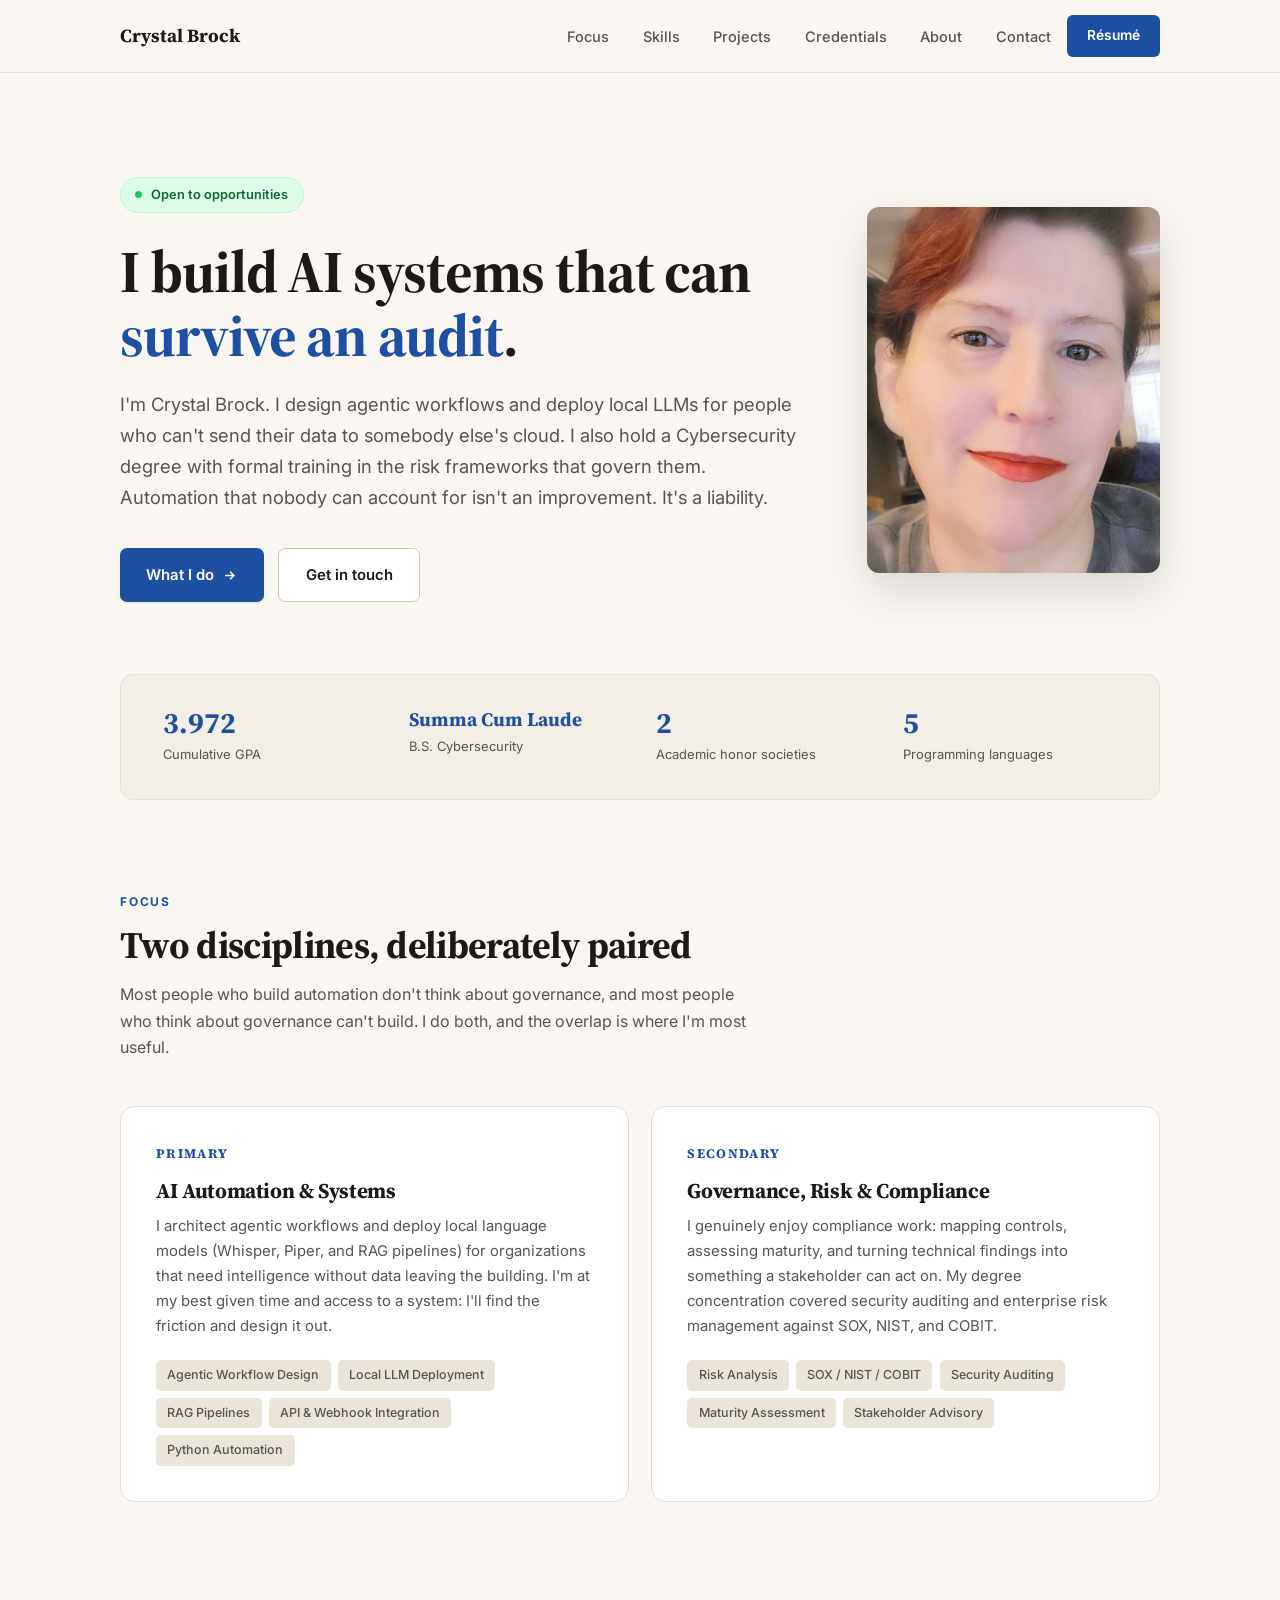
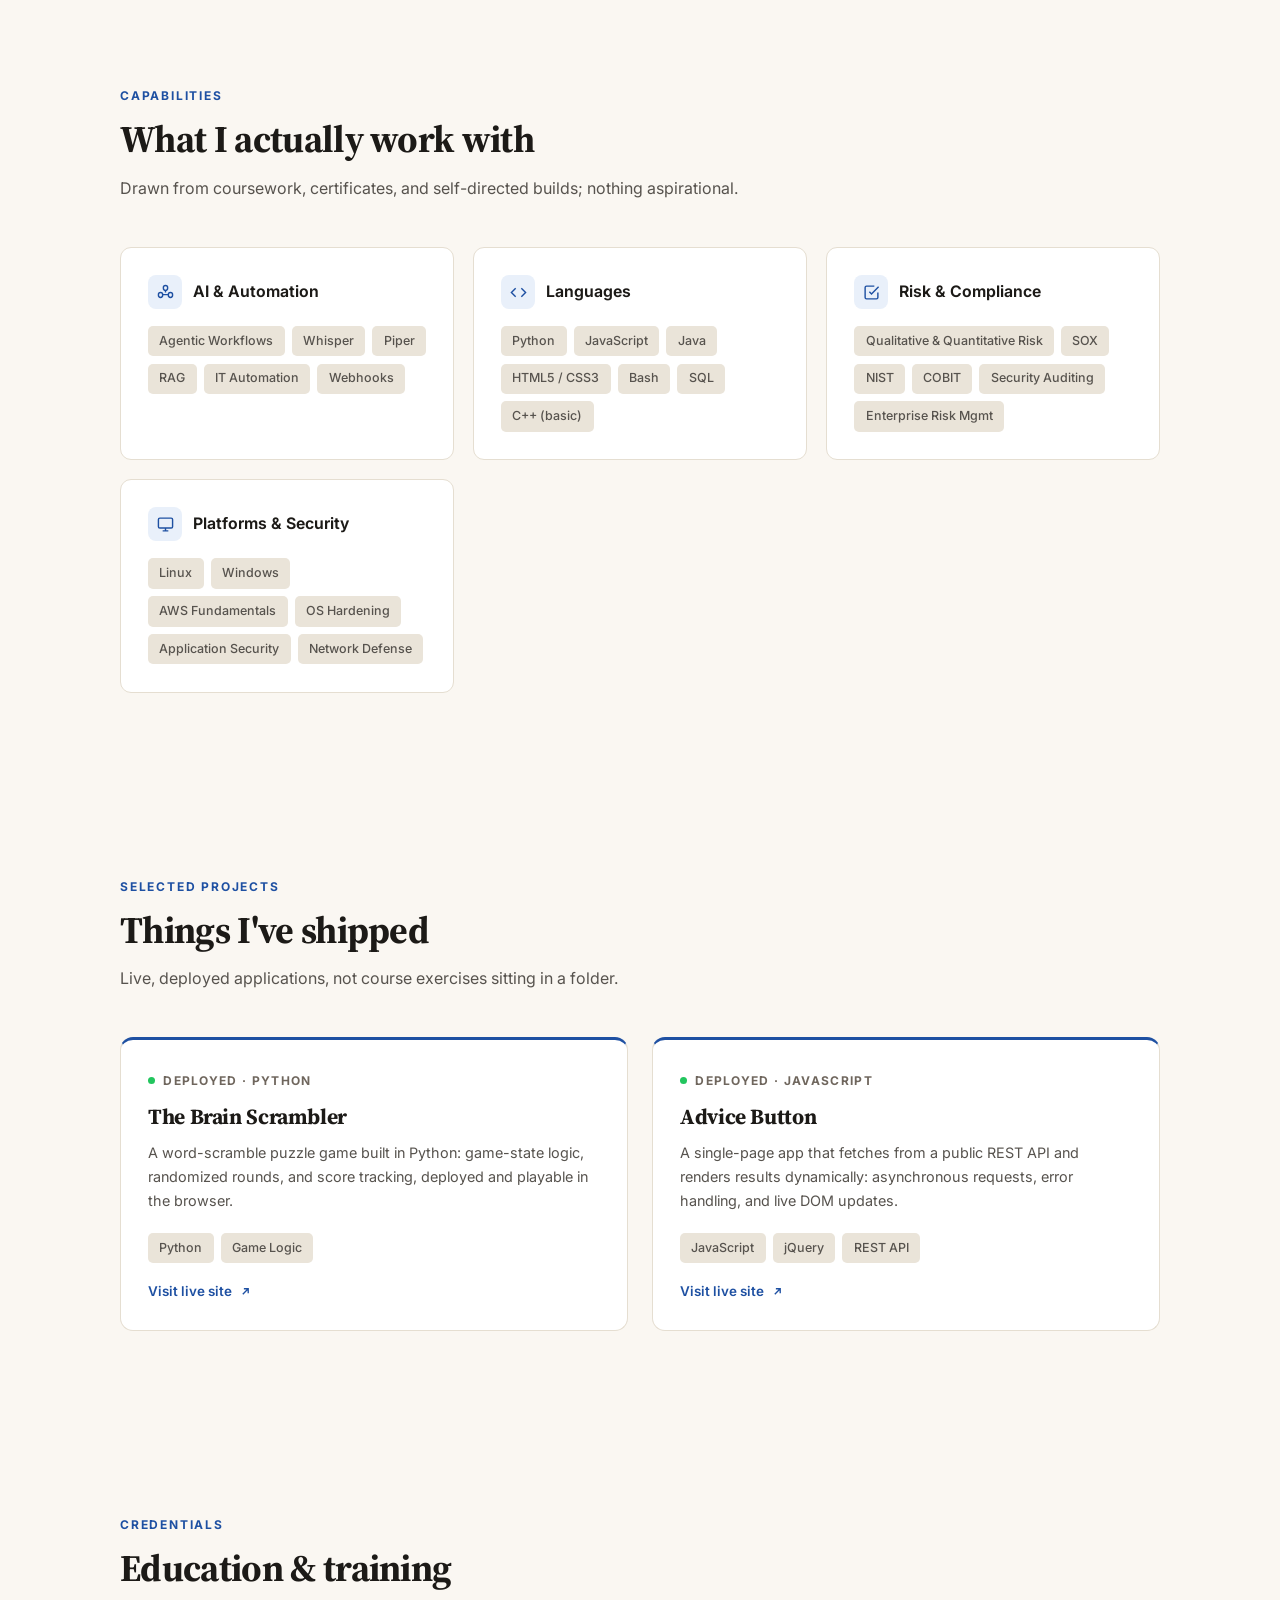
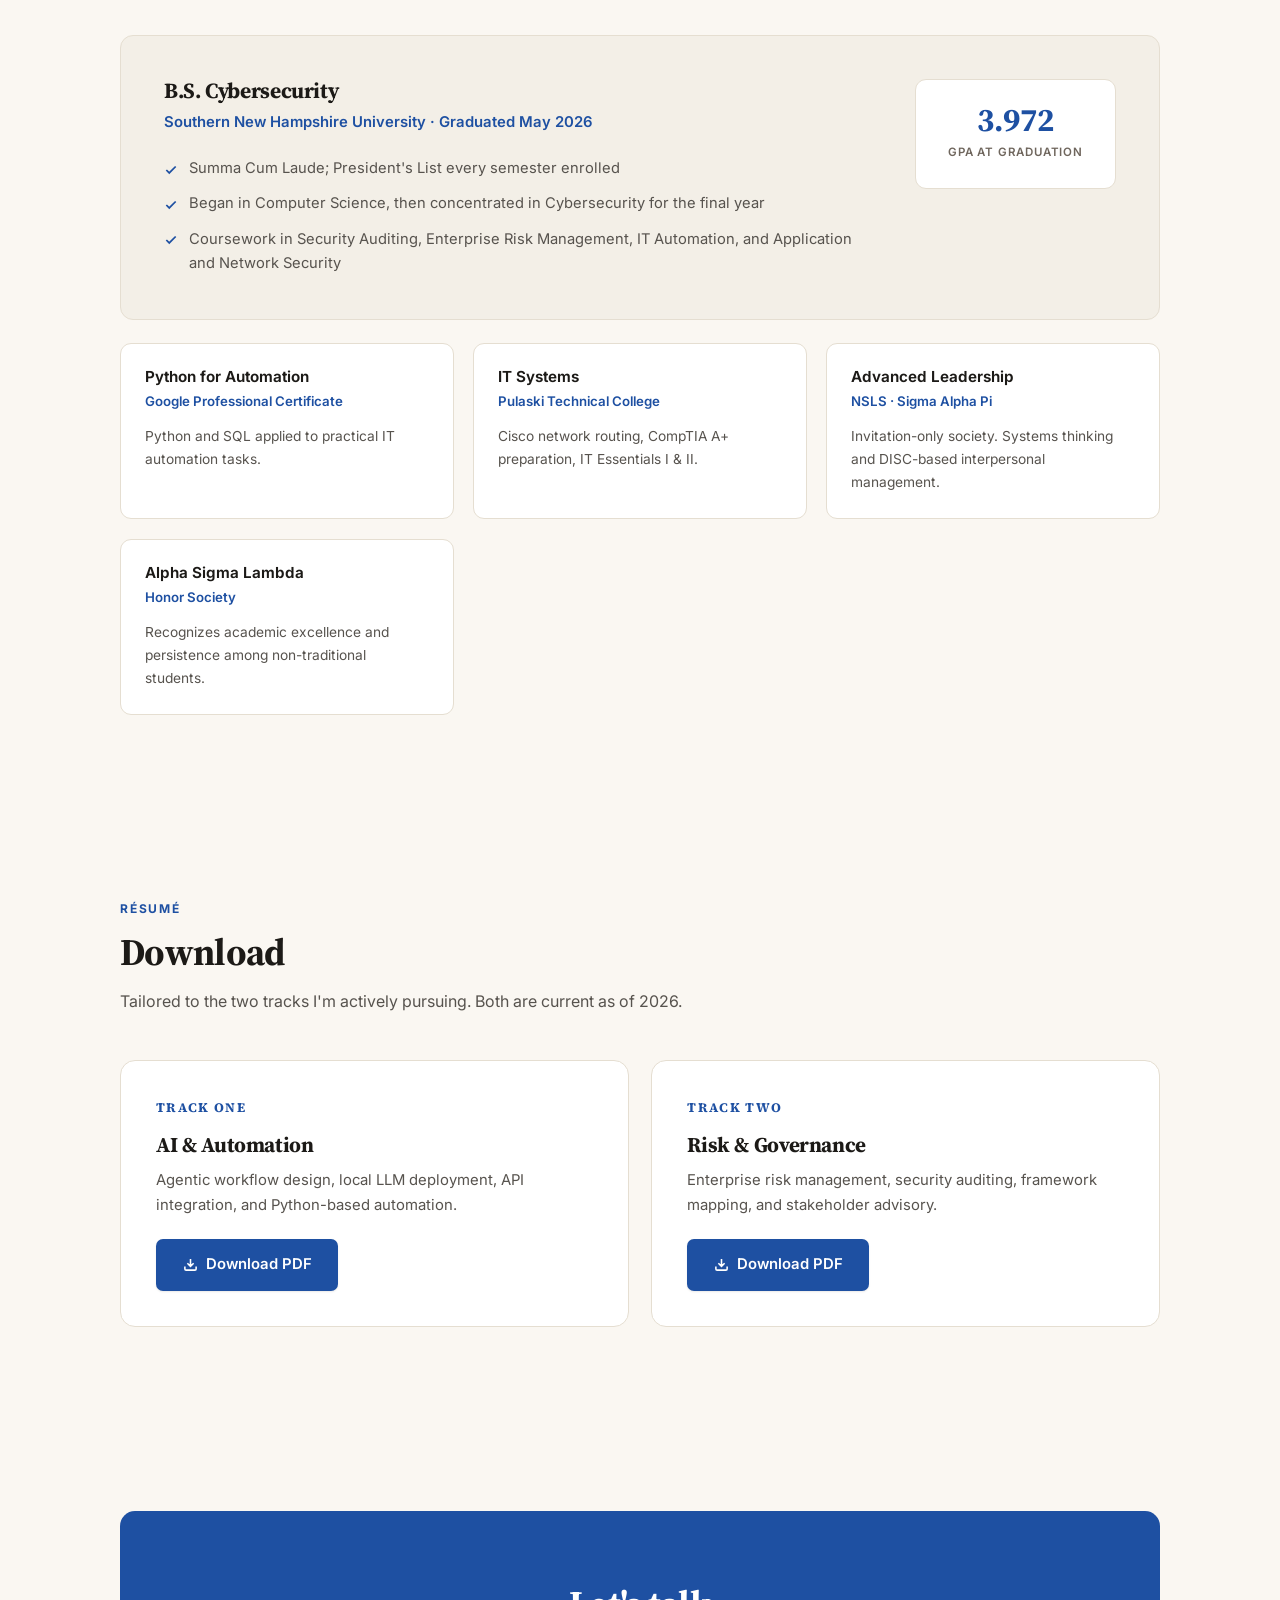
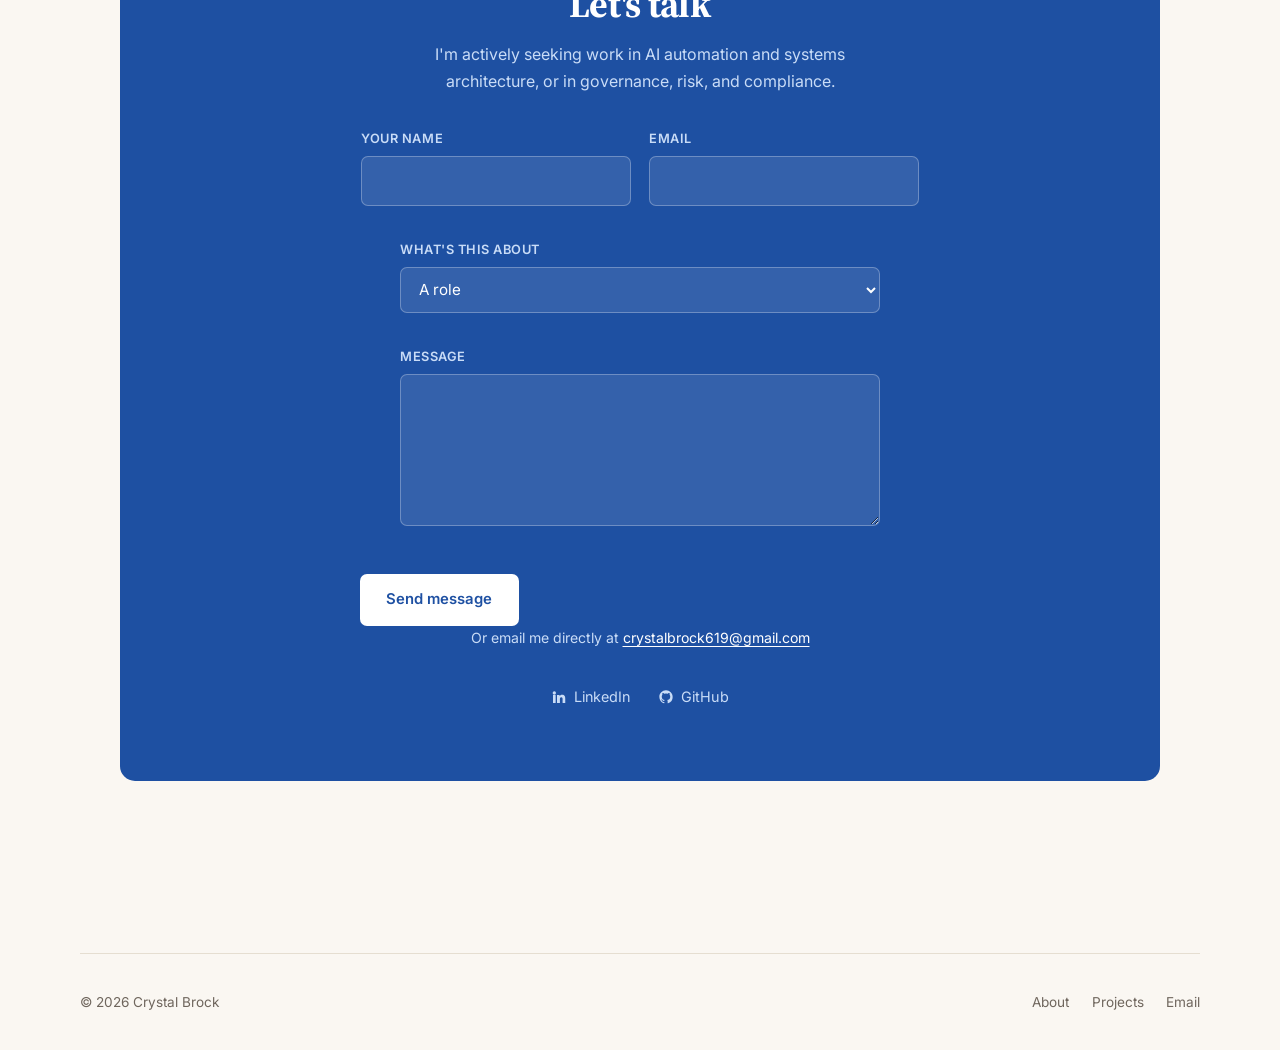
==== index.html @ 44d13ccb "Rename the topic field to avoid hijacking the email subject line Netlify treats a form field named '" ====
<!DOCTYPE html>
<html lang="en">
<head>
<meta charset="UTF-8">
<meta name="viewport" content="width=device-width, initial-scale=1.0">
<title>Crystal Brock: AI Automation and Cybersecurity Governance</title>
<meta name="description" content="Crystal Brock designs agentic AI workflows and deploys local LLMs, backed by a Cybersecurity degree and formal risk and compliance training. Summa Cum Laude, 3.972 GPA.">
<link rel="canonical" href="https://www.crystalbrock.org/">

<meta property="og:type" content="website">
<meta property="og:url" content="https://www.crystalbrock.org/">
<meta property="og:title" content="Crystal Brock: AI Automation and Cybersecurity Governance">
<meta property="og:description" content="I build AI systems that can survive an audit. Agentic workflows, local LLM deployment, and the risk frameworks to govern them.">
<meta property="og:image" content="https://www.crystalbrock.org/assets/crystal-brock.jpg">
<meta name="twitter:card" content="summary_large_image">

<link rel="icon" href="data:image/svg+xml,<svg xmlns='http://www.w3.org/2000/svg' viewBox='0 0 100 100'><rect width='100' height='100' rx='20' fill='%231e50a2'/><text y='72' x='50' text-anchor='middle' font-size='62' font-family='Georgia,serif' font-weight='bold' fill='white'>C</text></svg>">

<link rel="preconnect" href="https://fonts.googleapis.com">
<link rel="preconnect" href="https://fonts.gstatic.com" crossorigin>
<link href="https://fonts.googleapis.com/css2?family=Source+Serif+4:opsz,wght@8..60,600;8..60,700&family=Inter:wght@400;500;600;700&display=swap" rel="stylesheet">
<link rel="stylesheet" href="style.css">
</head>
<body>

<a href="#main" class="skip">Skip to content</a>

<header class="site-header">
  <div class="wrap nav">
    <a href="/" class="brand">Crystal Brock</a>
    <button class="nav-toggle" id="navToggle" aria-label="Toggle navigation" aria-expanded="false" aria-controls="navLinks">
      <svg width="20" height="20" viewBox="0 0 24 24" fill="none" stroke="currentColor" stroke-width="2"><path d="M3 6h18M3 12h18M3 18h18"/></svg>
    </button>
    <ul class="nav-links" id="navLinks">
      <li><a href="#focus">Focus</a></li>
      <li><a href="#skills">Skills</a></li>
      <li><a href="#work">Projects</a></li>
      <li><a href="#credentials">Credentials</a></li>
      <li><a href="/about">About</a></li>
      <li><a href="#contact">Contact</a></li>
    </ul>
    <a href="#resume" class="nav-cta">Résumé</a>
  </div>
</header>

<main id="main">

<!-- ============================== HERO ============================== -->
<div class="wrap">
  <section class="hero">
    <div class="hero-grid">
      <div>
        <span class="badge-avail"><span class="pulse"></span>Open to opportunities</span>
        <h1>I build AI systems that can <em>survive an audit</em>.</h1>
        <p class="lede">I'm Crystal Brock. I design agentic workflows and deploy local LLMs for people who can't send their data to somebody else's cloud. I also hold a Cybersecurity degree with formal training in the risk frameworks that govern them. Automation that nobody can account for isn't an improvement. It's a liability.</p>
        <div class="btn-row">
          <a href="#focus" class="btn btn-primary">What I do
            <svg width="15" height="15" viewBox="0 0 24 24" fill="none" stroke="currentColor" stroke-width="2.5"><path d="M5 12h14M13 6l6 6-6 6"/></svg>
          </a>
          <a href="#contact" class="btn btn-secondary">Get in touch</a>
        </div>
      </div>
      <div class="portrait"><img src="assets/crystal-brock.jpg" alt="Crystal Brock" width="682" height="852"></div>
    </div>
  </section>
</div>

<!-- ============================== STATS ============================== -->
<div class="wrap">
  <div class="stats">
    <div class="stat"><b>3.972</b><span>Cumulative GPA</span></div>
    <div class="stat"><b class="stat-text">Summa Cum Laude</b><span>B.S. Cybersecurity</span></div>
    <div class="stat"><b>2</b><span>Academic honor societies</span></div>
    <div class="stat"><b>5</b><span>Programming languages</span></div>
  </div>
</div>

<div class="wrap">

<!-- ============================== FOCUS ============================== -->
<section class="section" id="focus">
  <div class="section-head">
    <span class="section-tag">Focus</span>
    <h2>Two disciplines, deliberately paired</h2>
    <p>Most people who build automation don't think about governance, and most people who think about governance can't build. I do both, and the overlap is where I'm most useful.</p>
  </div>
  <div class="tracks">
    <article class="track">
      <span class="track-num">Primary</span>
      <h3>AI Automation &amp; Systems</h3>
      <p>I architect agentic workflows and deploy local language models (Whisper, Piper, and RAG pipelines) for organizations that need intelligence without data leaving the building. I'm at my best given time and access to a system: I'll find the friction and design it out.</p>
      <div class="tags">
        <span class="tag">Agentic Workflow Design</span><span class="tag">Local LLM Deployment</span><span class="tag">RAG Pipelines</span><span class="tag">API &amp; Webhook Integration</span><span class="tag">Python Automation</span>
      </div>
    </article>
    <article class="track">
      <span class="track-num">Secondary</span>
      <h3>Governance, Risk &amp; Compliance</h3>
      <p>I genuinely enjoy compliance work: mapping controls, assessing maturity, and turning technical findings into something a stakeholder can act on. My degree concentration covered security auditing and enterprise risk management against SOX, NIST, and COBIT.</p>
      <div class="tags">
        <span class="tag">Risk Analysis</span><span class="tag">SOX / NIST / COBIT</span><span class="tag">Security Auditing</span><span class="tag">Maturity Assessment</span><span class="tag">Stakeholder Advisory</span>
      </div>
    </article>
  </div>
</section>

<!-- ============================== SKILLS ============================== -->
<section class="section" id="skills">
  <div class="section-head">
    <span class="section-tag">Capabilities</span>
    <h2>What I actually work with</h2>
    <p>Drawn from coursework, certificates, and self-directed builds; nothing aspirational.</p>
  </div>
  <div class="skill-grid">

    <div class="skill">
      <h3><span class="icon"><svg width="17" height="17" viewBox="0 0 24 24" fill="none" stroke="currentColor" stroke-width="2"><path d="M12 2a3 3 0 013 3v1a3 3 0 01-3 3 3 3 0 01-3-3V5a3 3 0 013-3zM5 12a3 3 0 013 3v1a3 3 0 01-6 0v-1a3 3 0 013-3zM19 12a3 3 0 013 3v1a3 3 0 01-6 0v-1a3 3 0 013-3zM12 9v3M8 15h8"/></svg></span>AI &amp; Automation</h3>
      <div class="tags"><span class="tag">Agentic Workflows</span><span class="tag">Whisper</span><span class="tag">Piper</span><span class="tag">RAG</span><span class="tag">IT Automation</span><span class="tag">Webhooks</span></div>
    </div>

    <div class="skill">
      <h3><span class="icon"><svg width="17" height="17" viewBox="0 0 24 24" fill="none" stroke="currentColor" stroke-width="2"><path d="M16 18l6-6-6-6M8 6l-6 6 6 6"/></svg></span>Languages</h3>
      <div class="tags"><span class="tag">Python</span><span class="tag">JavaScript</span><span class="tag">Java</span><span class="tag">HTML5 / CSS3</span><span class="tag">Bash</span><span class="tag">SQL</span><span class="tag">C++ (basic)</span></div>
    </div>

    <div class="skill">
      <h3><span class="icon"><svg width="17" height="17" viewBox="0 0 24 24" fill="none" stroke="currentColor" stroke-width="2"><path d="M9 11l3 3L22 4M21 12v7a2 2 0 01-2 2H5a2 2 0 01-2-2V5a2 2 0 012-2h11"/></svg></span>Risk &amp; Compliance</h3>
      <div class="tags"><span class="tag">Qualitative &amp; Quantitative Risk</span><span class="tag">SOX</span><span class="tag">NIST</span><span class="tag">COBIT</span><span class="tag">Security Auditing</span><span class="tag">Enterprise Risk Mgmt</span></div>
    </div>

    <div class="skill">
      <h3><span class="icon"><svg width="17" height="17" viewBox="0 0 24 24" fill="none" stroke="currentColor" stroke-width="2"><rect x="2" y="3" width="20" height="14" rx="2"/><path d="M8 21h8M12 17v4"/></svg></span>Platforms &amp; Security</h3>
      <div class="tags"><span class="tag">Linux</span><span class="tag">Windows</span><span class="tag">AWS Fundamentals</span><span class="tag">OS Hardening</span><span class="tag">Application Security</span><span class="tag">Network Defense</span></div>
    </div>

  </div>
</section>

<!-- ============================== PROJECTS ============================== -->
<section class="section" id="work">
  <div class="section-head">
    <span class="section-tag">Selected Projects</span>
    <h2>Things I've shipped</h2>
    <p>Live, deployed applications, not course exercises sitting in a folder.</p>
  </div>
  <div class="project-grid">

    <a class="card card-text" href="https://thebrainscrambler.netlify.app/" target="_blank" rel="noopener">
      <div class="card-body">
        <span class="card-kicker"><span class="pulse"></span>Deployed &middot; Python</span>
        <h3>The Brain Scrambler</h3>
        <p>A word-scramble puzzle game built in Python: game-state logic, randomized rounds, and score tracking, deployed and playable in the browser.</p>
        <div class="tags"><span class="tag">Python</span><span class="tag">Game Logic</span></div>
        <span class="card-link">Visit live site
          <svg width="13" height="13" viewBox="0 0 24 24" fill="none" stroke="currentColor" stroke-width="2.5"><path d="M7 17L17 7M9 7h8v8"/></svg>
        </span>
      </div>
    </a>

    <a class="card card-text" href="https://advicebutton.netlify.app/" target="_blank" rel="noopener">
      <div class="card-body">
        <span class="card-kicker"><span class="pulse"></span>Deployed &middot; JavaScript</span>
        <h3>Advice Button</h3>
        <p>A single-page app that fetches from a public REST API and renders results dynamically: asynchronous requests, error handling, and live DOM updates.</p>
        <div class="tags"><span class="tag">JavaScript</span><span class="tag">jQuery</span><span class="tag">REST API</span></div>
        <span class="card-link">Visit live site
          <svg width="13" height="13" viewBox="0 0 24 24" fill="none" stroke="currentColor" stroke-width="2.5"><path d="M7 17L17 7M9 7h8v8"/></svg>
        </span>
      </div>
    </a>

  </div>
</section>

<!-- ============================== CREDENTIALS ============================== -->
<section class="section" id="credentials">
  <div class="section-head">
    <span class="section-tag">Credentials</span>
    <h2>Education &amp; training</h2>
  </div>

  <div class="edu">
    <div>
      <h3>B.S. Cybersecurity</h3>
      <div class="edu-school">Southern New Hampshire University &middot; Graduated May 2026</div>
      <ul class="checklist">
        <li><svg width="14" height="14" viewBox="0 0 24 24" fill="none" stroke="currentColor" stroke-width="3"><path d="M20 6L9 17l-5-5"/></svg>Summa Cum Laude; President's List every semester enrolled</li>
        <li><svg width="14" height="14" viewBox="0 0 24 24" fill="none" stroke="currentColor" stroke-width="3"><path d="M20 6L9 17l-5-5"/></svg>Began in Computer Science, then concentrated in Cybersecurity for the final year</li>
        <li><svg width="14" height="14" viewBox="0 0 24 24" fill="none" stroke="currentColor" stroke-width="3"><path d="M20 6L9 17l-5-5"/></svg>Coursework in Security Auditing, Enterprise Risk Management, IT Automation, and Application and Network Security</li>
      </ul>
    </div>
    <div class="gpa"><b>3.972</b><span>GPA at graduation</span></div>
  </div>

  <div class="cred-grid">
    <div class="cred">
      <h4>Python for Automation</h4>
      <div class="where">Google Professional Certificate</div>
      <p>Python and SQL applied to practical IT automation tasks.</p>
    </div>
    <div class="cred">
      <h4>IT Systems</h4>
      <div class="where">Pulaski Technical College</div>
      <p>Cisco network routing, CompTIA A+ preparation, IT Essentials I &amp; II.</p>
    </div>
    <div class="cred">
      <h4>Advanced Leadership</h4>
      <div class="where">NSLS &middot; Sigma Alpha Pi</div>
      <p>Invitation-only society. Systems thinking and DISC-based interpersonal management.</p>
    </div>
    <div class="cred">
      <h4>Alpha Sigma Lambda</h4>
      <div class="where">Honor Society</div>
      <p>Recognizes academic excellence and persistence among non-traditional students.</p>
    </div>
  </div>
</section>

<!-- ============================== RESUME ============================== -->
<section class="section" id="resume">
  <div class="section-head">
    <span class="section-tag">Résumé</span>
    <h2>Download</h2>
    <p>Tailored to the two tracks I'm actively pursuing. Both are current as of 2026.</p>
  </div>
  <div class="tracks">
    <article class="track">
      <span class="track-num">Track One</span>
      <h3>AI &amp; Automation</h3>
      <p>Agentic workflow design, local LLM deployment, API integration, and Python-based automation.</p>
      <a href="assets/CBrock-AI-Automation-Resume.pdf" class="btn btn-primary" download>
        <svg width="15" height="15" viewBox="0 0 24 24" fill="none" stroke="currentColor" stroke-width="2.5"><path d="M21 15v4a2 2 0 01-2 2H5a2 2 0 01-2-2v-4M7 10l5 5 5-5M12 15V3"/></svg>
        Download PDF
      </a>
    </article>
    <article class="track">
      <span class="track-num">Track Two</span>
      <h3>Risk &amp; Governance</h3>
      <p>Enterprise risk management, security auditing, framework mapping, and stakeholder advisory.</p>
      <a href="assets/CBrock-RMP-Resume.pdf" class="btn btn-primary" download>
        <svg width="15" height="15" viewBox="0 0 24 24" fill="none" stroke="currentColor" stroke-width="2.5"><path d="M21 15v4a2 2 0 01-2 2H5a2 2 0 01-2-2v-4M7 10l5 5 5-5M12 15V3"/></svg>
        Download PDF
      </a>
    </article>
  </div>
</section>

<!-- ============================== CONTACT ============================== -->
<section class="section" id="contact">
  <div class="contact">
    <h2>Let's talk</h2>
    <p>I'm actively seeking work in AI automation and systems architecture, or in governance, risk, and compliance.</p>

    <!-- Netlify Forms: data-netlify builds the handler at deploy time.
         netlify-honeypot names a decoy field bots fill in and humans never see. -->
    <form name="contact" method="POST" action="/thanks"
          data-netlify="true" netlify-honeypot="bot-field" class="contact-form">
      <input type="hidden" name="form-name" value="contact">
      <p class="hp"><label>Leave this empty <input name="bot-field" tabindex="-1" autocomplete="off"></label></p>

      <div class="field-row">
        <p class="field">
          <label for="cf-name">Your name</label>
          <input id="cf-name" name="name" type="text" required autocomplete="name">
        </p>
        <p class="field">
          <label for="cf-email">Email</label>
          <input id="cf-email" name="email" type="email" required autocomplete="email">
        </p>
      </div>

      <p class="field">
        <label for="cf-topic">What's this about</label>
        <select id="cf-topic" name="topic">
          <option>A role</option>
          <option>Contract or freelance work</option>
          <option>Something else</option>
        </select>
      </p>

      <p class="field">
        <label for="cf-message">Message</label>
        <textarea id="cf-message" name="message" rows="5" required></textarea>
      </p>

      <button type="submit" class="btn btn-white">Send message</button>
    </form>

    <p class="contact-alt">Or email me directly at
      <a href="mailto:crystalbrock619@gmail.com">crystalbrock619@gmail.com</a></p>

    <div class="social">
      <a href="https://www.linkedin.com/in/crystalbrock619/" target="_blank" rel="noopener">
        <svg width="16" height="16" viewBox="0 0 24 24" fill="currentColor"><path d="M4.98 3.5a2.5 2.5 0 11-.02 5 2.5 2.5 0 01.02-5zM3 8.98h4v12H3v-12zM9 8.98h3.8v1.64h.06c.53-1 1.83-2.06 3.76-2.06 4.02 0 4.76 2.65 4.76 6.09v6.33h-4v-5.61c0-1.34-.02-3.06-1.87-3.06-1.87 0-2.16 1.46-2.16 2.96v5.71H9v-12z"/></svg>
        LinkedIn</a>
      <a href="https://github.com/crystalbrock619" target="_blank" rel="noopener">
        <svg width="16" height="16" viewBox="0 0 24 24" fill="currentColor"><path d="M12 2C6.48 2 2 6.48 2 12c0 4.42 2.87 8.17 6.84 9.5.5.09.68-.22.68-.48v-1.7c-2.78.6-3.37-1.34-3.37-1.34-.45-1.16-1.11-1.47-1.11-1.47-.91-.62.07-.6.07-.6 1 .07 1.53 1.03 1.53 1.03.89 1.53 2.34 1.09 2.91.83.09-.65.35-1.09.63-1.34-2.22-.25-4.56-1.11-4.56-4.94 0-1.09.39-1.98 1.03-2.68-.1-.25-.45-1.27.1-2.65 0 0 .84-.27 2.75 1.02a9.6 9.6 0 015 0c1.91-1.29 2.75-1.02 2.75-1.02.55 1.38.2 2.4.1 2.65.64.7 1.03 1.59 1.03 2.68 0 3.84-2.34 4.69-4.57 4.94.36.31.68.92.68 1.85v2.74c0 .27.18.58.69.48A10 10 0 0022 12c0-5.52-4.48-10-10-10z"/></svg>
        GitHub</a>
    </div>
  </div>
</section>

</div>
</main>

<footer class="site-footer wrap">
  <span>&copy; 2026 Crystal Brock</span>
  <nav>
    <a href="/about">About</a>
    <a href="#work">Projects</a>
    <a href="mailto:crystalbrock619@gmail.com">Email</a>
  </nav>
</footer>

<script src="index.js"></script>
</body>
</html>
---- style.css ----
/* ==========================================================================
   Crystal Brock : crystalbrock.org
   Design system: light / professional
   ========================================================================== */

/* ---------- reset ---------- */
*,*::before,*::after{box-sizing:border-box;margin:0;padding:0}
img,svg,video{display:block;max-width:100%}
/* height:auto so a CSS width can never fight the HTML height attribute */
img{height:auto}
button{font:inherit;color:inherit;background:none;border:none;cursor:pointer}

/* ---------- tokens ---------- */
:root{
  /* warm cream page, white cards for contrast */
  --bg:#faf7f2;
  --bg-2:#f3efe7;
  --bg-3:#eae4d9;
  --card:#ffffff;

  --line:#e5ded1;
  --line-2:#cec4b2;

  --tx:#1c1a17;
  --tx-2:#57534e;
  --tx-3:#6f665d;   /* clears WCAG AA on both the cream page and the panel fill */

  --ac:#1e50a2;
  --ac-2:#17407f;
  --ac-soft:#e9f0fa;

  /* warm-toned shadow so depth reads against cream, not grey */
  --sh:rgba(61,52,40,.10);
  --sh-2:rgba(61,52,40,.16);

  --ok:#166534;
  --ok-bg:#dcfce7;
  --ok-line:#bbf7d0;

  --max:1120px;
  --pad:clamp(1.25rem,4vw,2.5rem);
  --r:11px;
  --r-lg:15px;

  --serif:'Source Serif 4',Georgia,'Times New Roman',serif;
  --sans:Inter,system-ui,-apple-system,'Segoe UI',sans-serif;
}

/* ---------- base ---------- */
html{scroll-behavior:smooth;scroll-padding-top:84px;-webkit-text-size-adjust:100%}
body{
  background:var(--bg);
  color:var(--tx);
  font-family:var(--sans);
  font-size:1rem;
  line-height:1.68;
  -webkit-font-smoothing:antialiased;
  text-rendering:optimizeLegibility;
}
a{color:inherit}
h1,h2,h3,h4{font-family:var(--serif);letter-spacing:-.018em;line-height:1.15}

.wrap{max-width:var(--max);margin-inline:auto;padding-inline:var(--pad)}

:focus-visible{outline:3px solid var(--ac);outline-offset:3px;border-radius:4px}

.skip{
  position:absolute;left:-9999px;top:0;z-index:200;
  background:var(--ac);color:#fff;padding:.8rem 1.3rem;border-radius:0 0 8px 0;
  font-weight:600;text-decoration:none;
}
.skip:focus{left:0}

.sr-only{
  position:absolute;width:1px;height:1px;padding:0;margin:-1px;
  overflow:hidden;clip:rect(0,0,0,0);white-space:nowrap;border:0;
}

/* ==========================================================================
   Header / navigation
   ========================================================================== */
.site-header{
  position:sticky;top:0;z-index:100;
  background:rgba(250,247,242,.9);
  backdrop-filter:blur(12px);
  border-bottom:1px solid var(--line);
}
.nav{display:flex;align-items:center;justify-content:space-between;height:72px;gap:1rem}
.brand{font-family:var(--serif);font-weight:700;font-size:1.16rem;text-decoration:none;white-space:nowrap}
.nav-links{display:flex;gap:2.1rem;list-style:none;margin-left:auto}
.nav-links a{
  text-decoration:none;color:var(--tx-2);font-size:.91rem;font-weight:500;
  transition:color .2s,border-color .2s;padding-bottom:2px;border-bottom:2px solid transparent;
}
.nav-links a:hover,.nav-links a[aria-current="page"]{color:var(--ac);border-color:var(--ac)}
.nav-cta{
  background:var(--ac);color:#fff;padding:.58rem 1.25rem;border-radius:6px;
  font-size:.86rem;font-weight:600;text-decoration:none;transition:background .2s;white-space:nowrap;
}
.nav-cta:hover{background:var(--ac-2)}

.nav-toggle{display:none;width:42px;height:42px;border-radius:8px;border:1px solid var(--line-2);place-items:center}
.nav-toggle:hover{border-color:var(--ac);color:var(--ac)}

@media(max-width:900px){
  .nav-toggle{display:grid}
  .nav-links{
    position:absolute;top:72px;left:0;right:0;
    flex-direction:column;gap:0;
    background:var(--bg);border-bottom:1px solid var(--line);
    padding:.5rem var(--pad) 1.25rem;
    box-shadow:0 14px 30px var(--sh);
    display:none;
  }
  .nav-links.open{display:flex}
  .nav-links a{padding:.85rem 0;border-bottom:1px solid var(--line);width:100%;font-size:1rem}
  .nav-links a:hover,.nav-links a[aria-current="page"]{border-color:var(--line)}
  .nav-cta{display:none}
}

/* ==========================================================================
   Buttons
   ========================================================================== */
.btn{
  padding:.85rem 1.65rem;border-radius:7px;font-weight:600;font-size:.93rem;
  text-decoration:none;transition:.2s;display:inline-flex;align-items:center;gap:.5rem;
}
.btn-primary{background:var(--ac);color:#fff;box-shadow:0 1px 2px var(--sh)}
.btn-primary:hover{background:var(--ac-2);transform:translateY(-1px);box-shadow:0 6px 18px rgba(30,80,162,.24)}
.btn-secondary{border:1px solid var(--line-2);color:var(--tx);background:var(--card)}
.btn-secondary:hover{border-color:var(--ac);color:var(--ac)}
.btn-white{background:var(--card);color:var(--ac)}
.btn-white:hover{background:var(--ac-soft);transform:translateY(-1px)}

/* ==========================================================================
   Hero
   ========================================================================== */
.hero{padding:clamp(3.5rem,9vw,6.5rem) 0 clamp(3rem,6vw,4.5rem)}
.hero-grid{display:grid;grid-template-columns:1.4fr .6fr;gap:clamp(2rem,5vw,4.5rem);align-items:center}
@media(max-width:880px){.hero-grid{grid-template-columns:1fr;gap:2.5rem}}

.badge-avail{
  display:inline-flex;align-items:center;gap:.55rem;
  font-size:.8rem;font-weight:600;color:var(--ok);
  background:var(--ok-bg);border:1px solid var(--ok-line);
  padding:.38rem .9rem;border-radius:100px;margin-bottom:1.7rem;
}
.pulse{width:7px;height:7px;border-radius:50%;background:#22c55e;flex-shrink:0}

.hero h1{font-size:clamp(2.2rem,5.4vw,3.7rem);line-height:1.08;font-weight:700;margin-bottom:1.35rem}
.hero h1 em{font-style:normal;color:var(--ac)}
.lede{font-size:clamp(1.02rem,1.55vw,1.15rem);color:var(--tx-2);max-width:58ch;margin-bottom:2.2rem}
.btn-row{display:flex;gap:.9rem;flex-wrap:wrap}

.portrait img{
  width:100%;aspect-ratio:4/5;object-fit:cover;object-position:50% 30%;border-radius:12px;
  box-shadow:0 18px 44px var(--sh-2);
}

/* ==========================================================================
   Stat band
   ========================================================================== */
.stats{
  display:grid;grid-template-columns:repeat(4,1fr);gap:2rem;
  background:var(--bg-2);border:1px solid var(--line);border-radius:13px;
  padding:2rem clamp(1.4rem,4vw,2.6rem);
}
@media(max-width:760px){.stats{grid-template-columns:repeat(2,1fr);gap:1.5rem}}
.stat b{display:block;font-family:var(--serif);font-size:1.85rem;font-weight:700;color:var(--ac);line-height:1.1}
.stat b.stat-text{font-size:1.2rem;line-height:1.3;text-wrap:balance}
.stat span{font-size:.81rem;color:var(--tx-2)}

/* ==========================================================================
   Section scaffolding
   ========================================================================== */
.section{padding:clamp(3.5rem,8vw,5.75rem) 0}
.section-head{margin-bottom:2.8rem;max-width:64ch}
.section-tag{
  font-size:.75rem;letter-spacing:.15em;text-transform:uppercase;
  color:var(--ac);font-weight:700;margin-bottom:.75rem;display:block;
}
.section h2{font-size:clamp(1.7rem,3.4vw,2.35rem);font-weight:700;margin-bottom:.85rem}
.section-head p{color:var(--tx-2)}

/* ==========================================================================
   Focus areas (two-track positioning)
   ========================================================================== */
.tracks{display:grid;grid-template-columns:1fr 1fr;gap:1.4rem}
@media(max-width:820px){.tracks{grid-template-columns:1fr}}
.track{
  border:1px solid var(--line);border-radius:var(--r-lg);
  padding:clamp(1.6rem,3.5vw,2.2rem);background:var(--card);transition:.25s;
}
.track:hover{box-shadow:0 14px 36px var(--sh);border-color:var(--line-2);transform:translateY(-3px)}
.track-num{
  font-family:var(--serif);font-size:.82rem;font-weight:700;color:var(--ac);
  letter-spacing:.1em;text-transform:uppercase;margin-bottom:.9rem;display:block;
}
.track h3{font-size:1.32rem;margin-bottom:.7rem}
.track p{font-size:.93rem;color:var(--tx-2);margin-bottom:1.3rem}

/* ==========================================================================
   Skills
   ========================================================================== */
.skill-grid{display:grid;grid-template-columns:repeat(auto-fit,minmax(250px,1fr));gap:1.2rem}
.skill{background:var(--card);border:1px solid var(--line);border-radius:var(--r);padding:1.7rem;transition:.25s}
.skill:hover{box-shadow:0 10px 30px var(--sh);border-color:var(--line-2);transform:translateY(-3px)}
.skill h3{
  font-family:var(--sans);font-size:.99rem;font-weight:650;letter-spacing:0;
  margin-bottom:1.05rem;display:flex;align-items:center;gap:.65rem;
}
.icon{
  width:34px;height:34px;border-radius:8px;background:var(--ac-soft);
  display:grid;place-items:center;color:var(--ac);flex-shrink:0;
}
.tags{display:flex;flex-wrap:wrap;gap:.45rem}
.tag{font-size:.78rem;padding:.3rem .7rem;border-radius:5px;background:var(--bg-3);color:var(--tx-2);font-weight:500}

/* ==========================================================================
   Projects
   ========================================================================== */
.project-grid{display:grid;grid-template-columns:repeat(auto-fit,minmax(320px,1fr));gap:1.5rem}
.card{
  background:var(--card);border:1px solid var(--line);border-radius:13px;overflow:hidden;
  display:flex;flex-direction:column;text-decoration:none;transition:.25s;
}
.card:hover{box-shadow:0 16px 40px var(--sh-2);transform:translateY(-4px);border-color:var(--line-2)}
.card-media{aspect-ratio:16/9;overflow:hidden;background:var(--bg-3);border-bottom:1px solid var(--line)}
.card-media img{width:100%;height:100%;object-fit:cover;transition:transform .4s}

/* Live site previews: the real page rendered at desktop width and scaled down.
   pointer-events:none keeps the entire card behaving as a single link.
   The ::before label shows through if a project is ever offline. */
.card-media.live{position:relative;background:var(--bg-2)}
.card-media.live::before{
  content:attr(data-label);
  position:absolute;inset:0;display:grid;place-items:center;
  font-size:.85rem;color:var(--tx-3);font-weight:600;
}
.live-frame{
  position:absolute;top:0;left:0;
  width:1280px;height:720px;border:0;
  transform-origin:0 0;transform:scale(.4);
  pointer-events:none;background:#fff;
}
.card:hover .card-media img{transform:scale(1.04)}
.card-body{padding:1.6rem;flex:1;display:flex;flex-direction:column}
.card h3{font-size:1.2rem;font-weight:700;margin-bottom:.55rem}
.card p{font-size:.9rem;color:var(--tx-2);margin-bottom:1.2rem;flex:1}
.card .tags{margin-bottom:1.05rem}
.card-link{font-size:.84rem;color:var(--ac);font-weight:600;display:flex;align-items:center;gap:.4rem}

/* Text-only project card, used while the linked projects are being redesigned.
   The accent rule and status kicker give the card a visual anchor so the
   missing image area reads as deliberate rather than absent. */
.card-text{border-top:3px solid var(--ac)}
.card-text .card-body{padding:1.9rem 1.7rem 1.7rem}
.card-text h3{font-size:1.35rem;margin-bottom:.7rem}
.card-kicker{
  display:inline-flex;align-items:center;gap:.5rem;
  font-size:.75rem;font-weight:700;letter-spacing:.11em;text-transform:uppercase;
  color:var(--tx-3);margin-bottom:.9rem;
}

/* ==========================================================================
   Education / credentials
   ========================================================================== */
.edu{
  background:var(--bg-2);border:1px solid var(--line);border-radius:13px;
  padding:clamp(1.7rem,4vw,2.7rem);
  display:grid;grid-template-columns:1fr auto;gap:2.2rem;align-items:start;
}
@media(max-width:720px){.edu{grid-template-columns:1fr}}
.edu h3{font-size:1.35rem;margin-bottom:.35rem}
.edu-school{color:var(--ac);font-size:.93rem;font-weight:600;margin-bottom:1.35rem}
.checklist{list-style:none;display:grid;gap:.65rem}
.checklist li{display:flex;gap:.7rem;font-size:.92rem;color:var(--tx-2);align-items:flex-start}
.checklist li svg{color:var(--ac);flex-shrink:0;margin-top:.4rem}
.gpa{
  text-align:center;background:var(--card);border:1px solid var(--line);
  border-radius:var(--r);padding:1.5rem 2rem;min-width:150px;
}
.gpa b{display:block;font-family:var(--serif);font-size:2.05rem;font-weight:700;color:var(--ac);line-height:1}
.gpa span{font-size:.72rem;color:var(--tx-3);letter-spacing:.07em;text-transform:uppercase;font-weight:600}

.cred-grid{display:grid;grid-template-columns:repeat(auto-fit,minmax(255px,1fr));gap:1.2rem;margin-top:1.4rem}
.cred{background:var(--card);border:1px solid var(--line);border-radius:var(--r);padding:1.5rem}
.cred h4{font-family:var(--sans);font-size:.95rem;font-weight:650;letter-spacing:0;margin-bottom:.3rem}
.cred .where{font-size:.83rem;color:var(--ac);font-weight:600;margin-bottom:.8rem}
.cred p{font-size:.86rem;color:var(--tx-2)}

/* ==========================================================================
   Contact
   ========================================================================== */
.contact{
  text-align:center;background:var(--ac);color:#fff;
  border-radius:var(--r-lg);padding:clamp(2.6rem,7vw,4.5rem) 1.5rem;
}
.contact h2{color:#fff;margin-bottom:.9rem}
.contact p{color:#c9dcf7;max-width:48ch;margin:0 auto 2.1rem}
/* ---------- confirmation page ---------- */
.thanks{text-align:center;max-width:52ch;margin-inline:auto;padding-block:clamp(4rem,12vw,8rem)}
.thanks-mark{
  display:grid;place-items:center;width:64px;height:64px;margin:0 auto 1.6rem;
  border-radius:50%;background:var(--ok-bg);border:1px solid var(--ok-line);color:var(--ok);
}
.thanks h1{font-size:clamp(1.9rem,4.5vw,2.7rem);font-weight:700;margin-bottom:.9rem}
.thanks p{color:var(--tx-2);margin-bottom:2rem}

/* ---------- contact form (sits on the navy panel) ---------- */
.contact-form{max-width:560px;margin:0 auto;text-align:left}
.field-row{display:grid;grid-template-columns:1fr 1fr;gap:1rem}
@media(max-width:560px){.field-row{grid-template-columns:1fr}}
.field{margin-bottom:1.05rem}
.field label{
  display:block;font-size:.8rem;font-weight:600;letter-spacing:.04em;
  text-transform:uppercase;color:#c9dcf7;margin-bottom:.4rem;
}
.field input,.field select,.field textarea{
  width:100%;font:inherit;font-size:.95rem;color:#fff;
  background:rgba(255,255,255,.10);
  border:1px solid rgba(255,255,255,.28);
  border-radius:7px;padding:.7rem .85rem;
  transition:border-color .2s,background .2s;
}
.field textarea{resize:vertical;min-height:120px}
.field select option{color:var(--tx);background:#fff}
.field input::placeholder,.field textarea::placeholder{color:rgba(255,255,255,.5)}
.field input:hover,.field select:hover,.field textarea:hover{border-color:rgba(255,255,255,.45)}
.field input:focus,.field select:focus,.field textarea:focus{
  outline:none;background:rgba(255,255,255,.16);border-color:#fff;
}
.field input:focus-visible,.field select:focus-visible,.field textarea:focus-visible{
  outline:2px solid #fff;outline-offset:2px;
}
.contact-form button{margin-top:.4rem;cursor:pointer;border:0}

/* honeypot: off-screen rather than display:none, which some bots detect */
.hp{position:absolute;left:-9999px;width:1px;height:1px;overflow:hidden}

.contact-alt{font-size:.88rem;color:#c9dcf7;margin-top:1.6rem}
.contact-alt a{color:#fff;text-underline-offset:3px}

.social{display:flex;gap:1.7rem;justify-content:center;flex-wrap:wrap;margin-top:2.2rem;font-size:.9rem}
.social a{color:#c9dcf7;text-decoration:none;transition:color .2s;display:flex;align-items:center;gap:.45rem}
.social a:hover{color:#fff}

/* ==========================================================================
   About page
   ========================================================================== */
.page-head{padding:clamp(3rem,7vw,4.5rem) 0 clamp(1.5rem,4vw,2.5rem);border-bottom:1px solid var(--line)}
.prose{max-width:68ch}
.prose p{margin-bottom:1.35rem;color:var(--tx-2)}
.prose p:last-child{margin-bottom:0}
.prose a{color:var(--ac);font-weight:500;text-underline-offset:3px}
.prose strong{color:var(--tx);font-weight:650}

.pullquote{
  border-left:3px solid var(--ac);padding:.4rem 0 .4rem 1.6rem;margin:2.2rem 0;
  font-family:var(--serif);font-size:clamp(1.15rem,2.2vw,1.42rem);
  line-height:1.4;color:var(--tx);font-weight:600;
}

.split{display:grid;grid-template-columns:1fr 1fr;gap:clamp(1.5rem,4vw,3rem)}
@media(max-width:820px){.split{grid-template-columns:1fr}}

.panel{background:var(--bg-2);border:1px solid var(--line);border-radius:var(--r);padding:clamp(1.5rem,3.5vw,2rem)}
.panel h3{font-size:1.15rem;margin-bottom:1rem}
.panel ul{list-style:none;display:grid;gap:.55rem}
.panel li{display:flex;gap:.65rem;font-size:.92rem;color:var(--tx-2);align-items:flex-start}
.panel li svg{color:var(--ac);flex-shrink:0;margin-top:.4rem}

/* Graduation story: prose beside the lead photo, strip below. */
.story{display:grid;grid-template-columns:1.15fr .85fr;gap:clamp(1.6rem,4vw,3rem);align-items:start}
@media(max-width:860px){.story{grid-template-columns:1fr}}
.story-figure{position:sticky;top:96px;margin:0}
@media(max-width:860px){.story-figure{position:static}}
.story-figure img{width:100%;border-radius:var(--r);border:1px solid var(--line);box-shadow:0 14px 34px var(--sh)}
.story-figure figcaption{font-size:.84rem;color:var(--tx-3);margin-top:.7rem;line-height:1.5}
.story-text{max-width:72ch}
.story-text p{margin-bottom:1.3rem;color:var(--tx-2)}
.story-text p:last-child{margin-bottom:0}
.story-text strong{color:var(--tx);font-weight:650}
.photo-strip figcaption{font-size:.79rem;color:var(--tx-3);line-height:1.5;padding:.75rem 1rem .75rem 0}

.photo-strip{
  display:grid;grid-template-columns:repeat(4,1fr);gap:0;
  margin-top:clamp(2rem,5vw,3rem);
}
@media(max-width:860px){.photo-strip{grid-template-columns:repeat(2,1fr)}}
.photo-strip figure{margin:0;min-width:0}
.photo-strip img{
  width:100%;height:auto;display:block;
  border-top:1px solid var(--line);border-bottom:1px solid var(--line);
}
.photo-strip figure:first-child img{border-left:1px solid var(--line);border-radius:var(--r) 0 0 0}
.photo-strip figure:last-child  img{border-right:1px solid var(--line);border-radius:0 var(--r) 0 0}
@media(max-width:860px){
  .photo-strip figure:first-child img{border-radius:var(--r) 0 0 0}
  .photo-strip figure:nth-child(2) img{border-right:1px solid var(--line);border-radius:0 var(--r) 0 0}
  .photo-strip figure:nth-child(3) img{border-left:1px solid var(--line);border-radius:0}
  .photo-strip figure:last-child img{border-radius:0}
}
.photo-strip figcaption{
  font-size:.79rem;color:var(--tx-3);line-height:1.5;
  padding:.75rem 1rem .75rem 0;
}

figure.media{margin-top:1.5rem}
figure.media video,figure.media img{width:100%;border-radius:var(--r);border:1px solid var(--line)}
figure.media figcaption{font-size:.85rem;color:var(--tx-3);margin-top:.7rem;text-align:center}

/* pet gallery */
.gallery{position:relative;border-radius:var(--r);overflow:hidden;border:1px solid var(--line);background:var(--bg-3)}
.gallery img{width:100%;aspect-ratio:4/3;object-fit:cover}
.gallery button{
  position:absolute;top:50%;transform:translateY(-50%);
  width:40px;height:40px;border-radius:50%;
  background:rgba(255,255,255,.94);border:1px solid var(--line-2);
  display:grid;place-items:center;color:var(--tx);
  transition:.2s;box-shadow:0 3px 10px var(--sh-2);
}
.gallery button:hover{background:#fff;color:var(--ac);border-color:var(--ac)}
.gallery .prev{left:12px}
.gallery .next{right:12px}
.gallery-count{
  position:absolute;bottom:12px;right:12px;
  background:rgba(15,23,42,.72);color:#fff;font-size:.76rem;font-weight:600;
  padding:.25rem .65rem;border-radius:100px;
}
.pet-name{font-size:1.15rem;margin-bottom:.2rem}
.pet-meta{font-size:.86rem;color:var(--tx-3);margin-bottom:1rem}

/* ==========================================================================
   Footer
   ========================================================================== */
.site-footer{
  border-top:1px solid var(--line);padding:2.3rem 0;
  margin-top:clamp(3rem,7vw,5rem);
  display:flex;justify-content:space-between;align-items:center;gap:1rem;flex-wrap:wrap;
  color:var(--tx-3);font-size:.85rem;
}
.site-footer nav{display:flex;gap:1.4rem}
.site-footer a{text-decoration:none;transition:color .2s}
.site-footer a:hover{color:var(--ac)}

/* ==========================================================================
   Motion preferences
   ========================================================================== */
@media(prefers-reduced-motion:reduce){
  html{scroll-behavior:auto}
  *,*::before,*::after{animation-duration:.01ms!important;transition-duration:.01ms!important}
  .card:hover,.skill:hover,.track:hover,.btn:hover{transform:none}
}

/* ==========================================================================
   Print
   ========================================================================== */
@media print{
  .site-header,.nav-toggle,.contact,.btn-row,.gallery button{display:none}
  body{color:#000}
  .card,.skill,.edu,.panel,.track,.cred{border:1px solid #999;box-shadow:none}
}
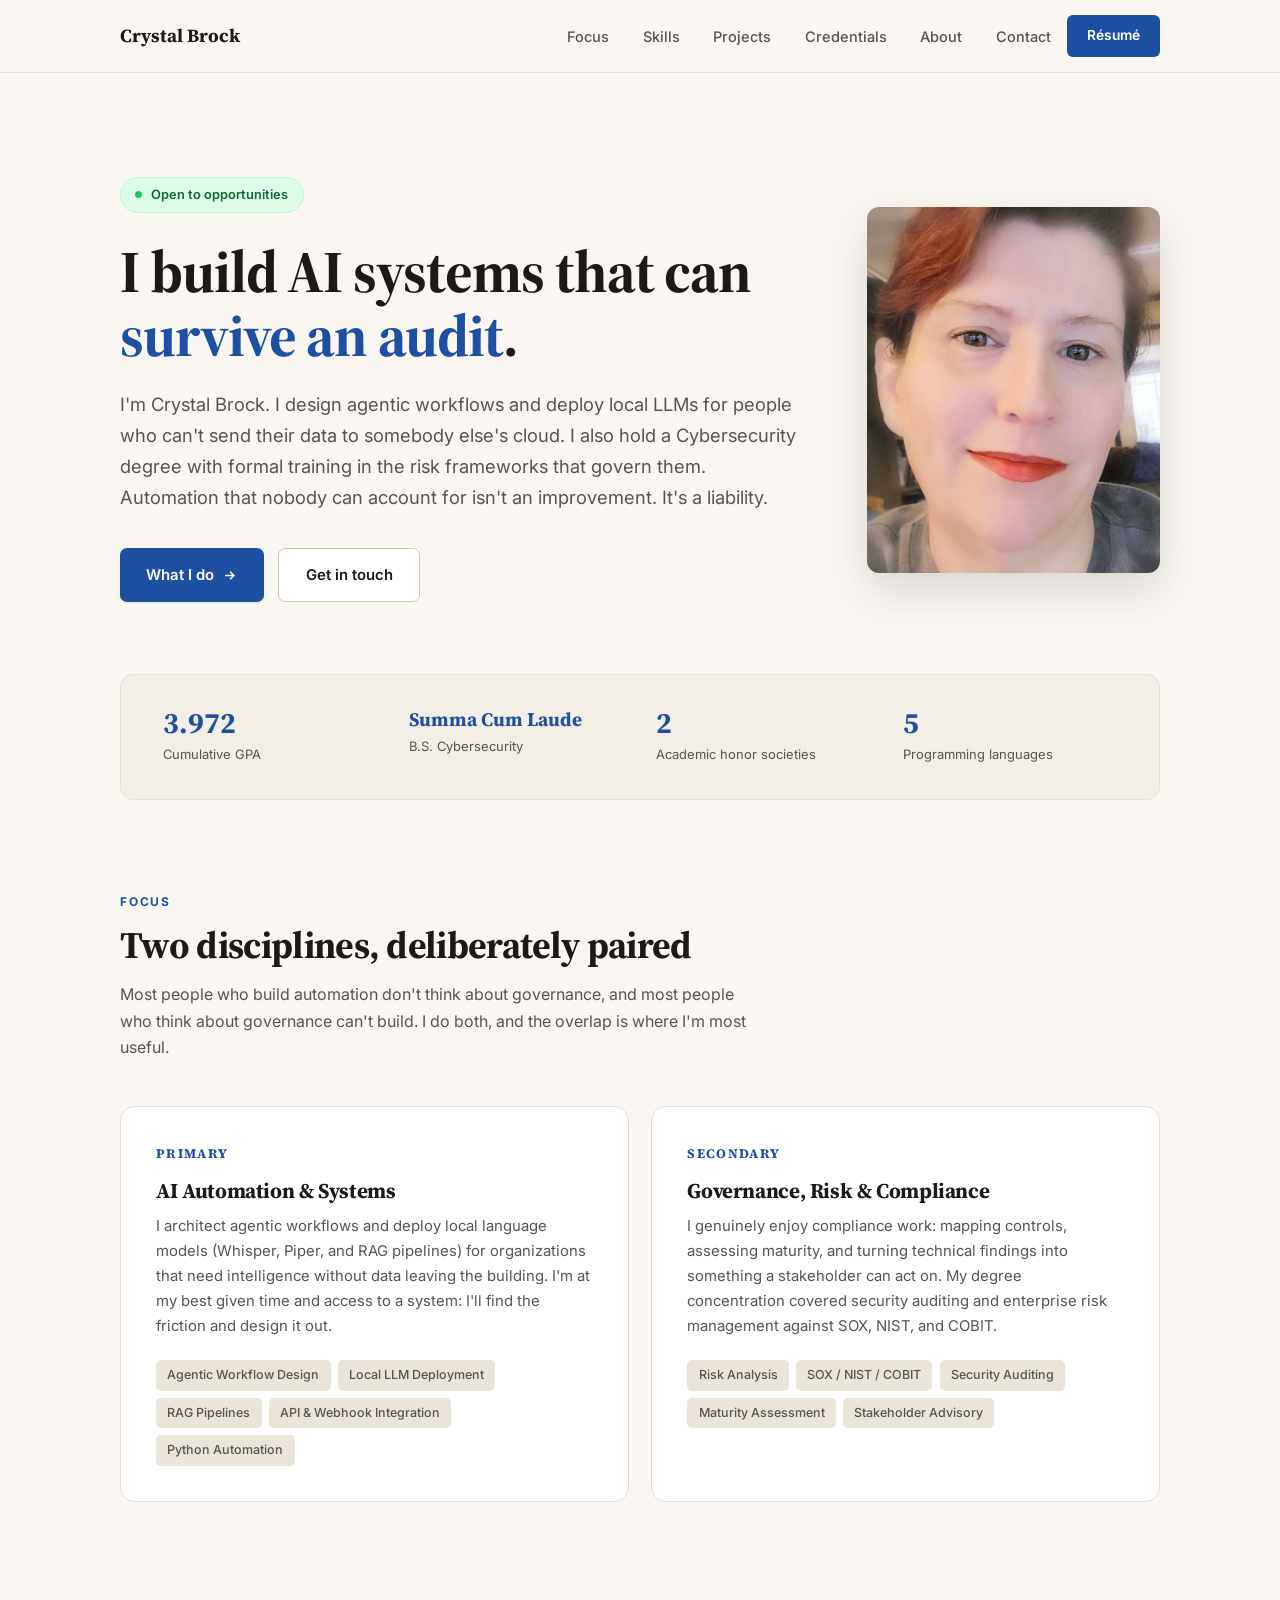
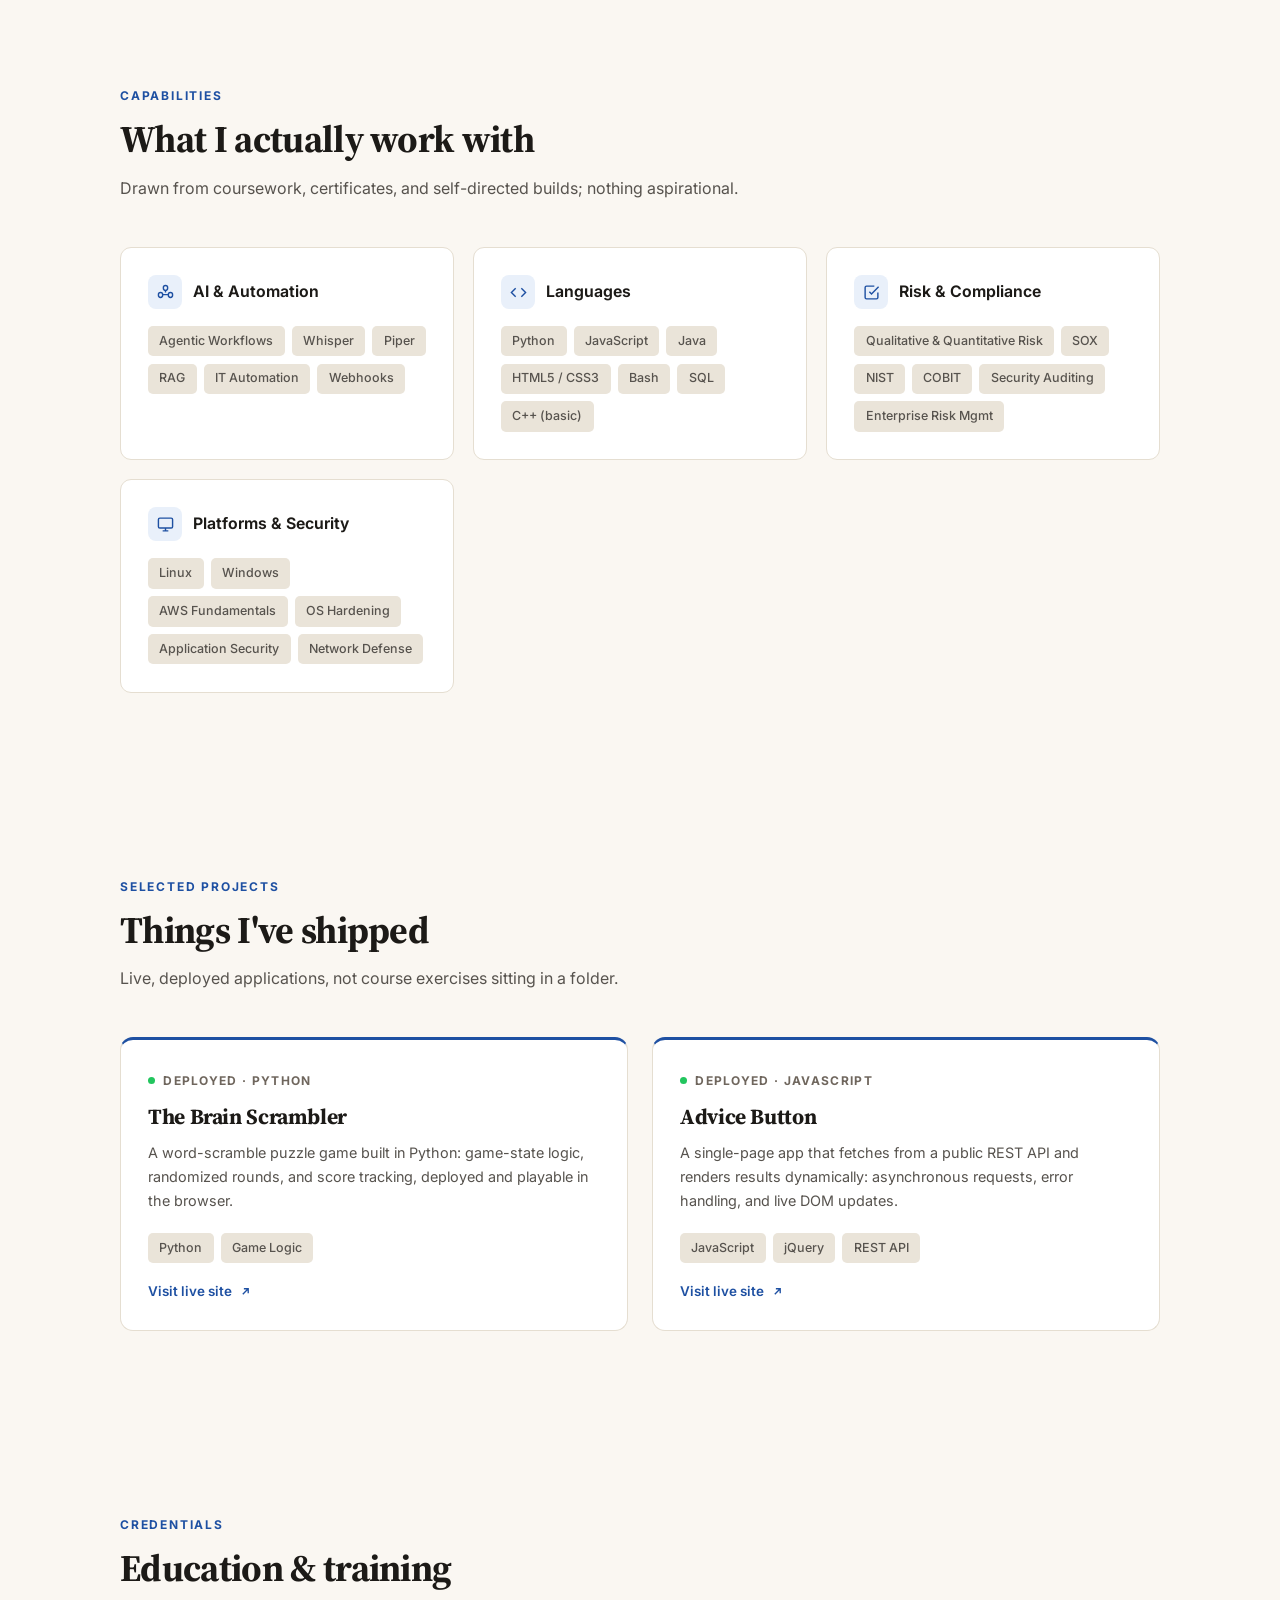
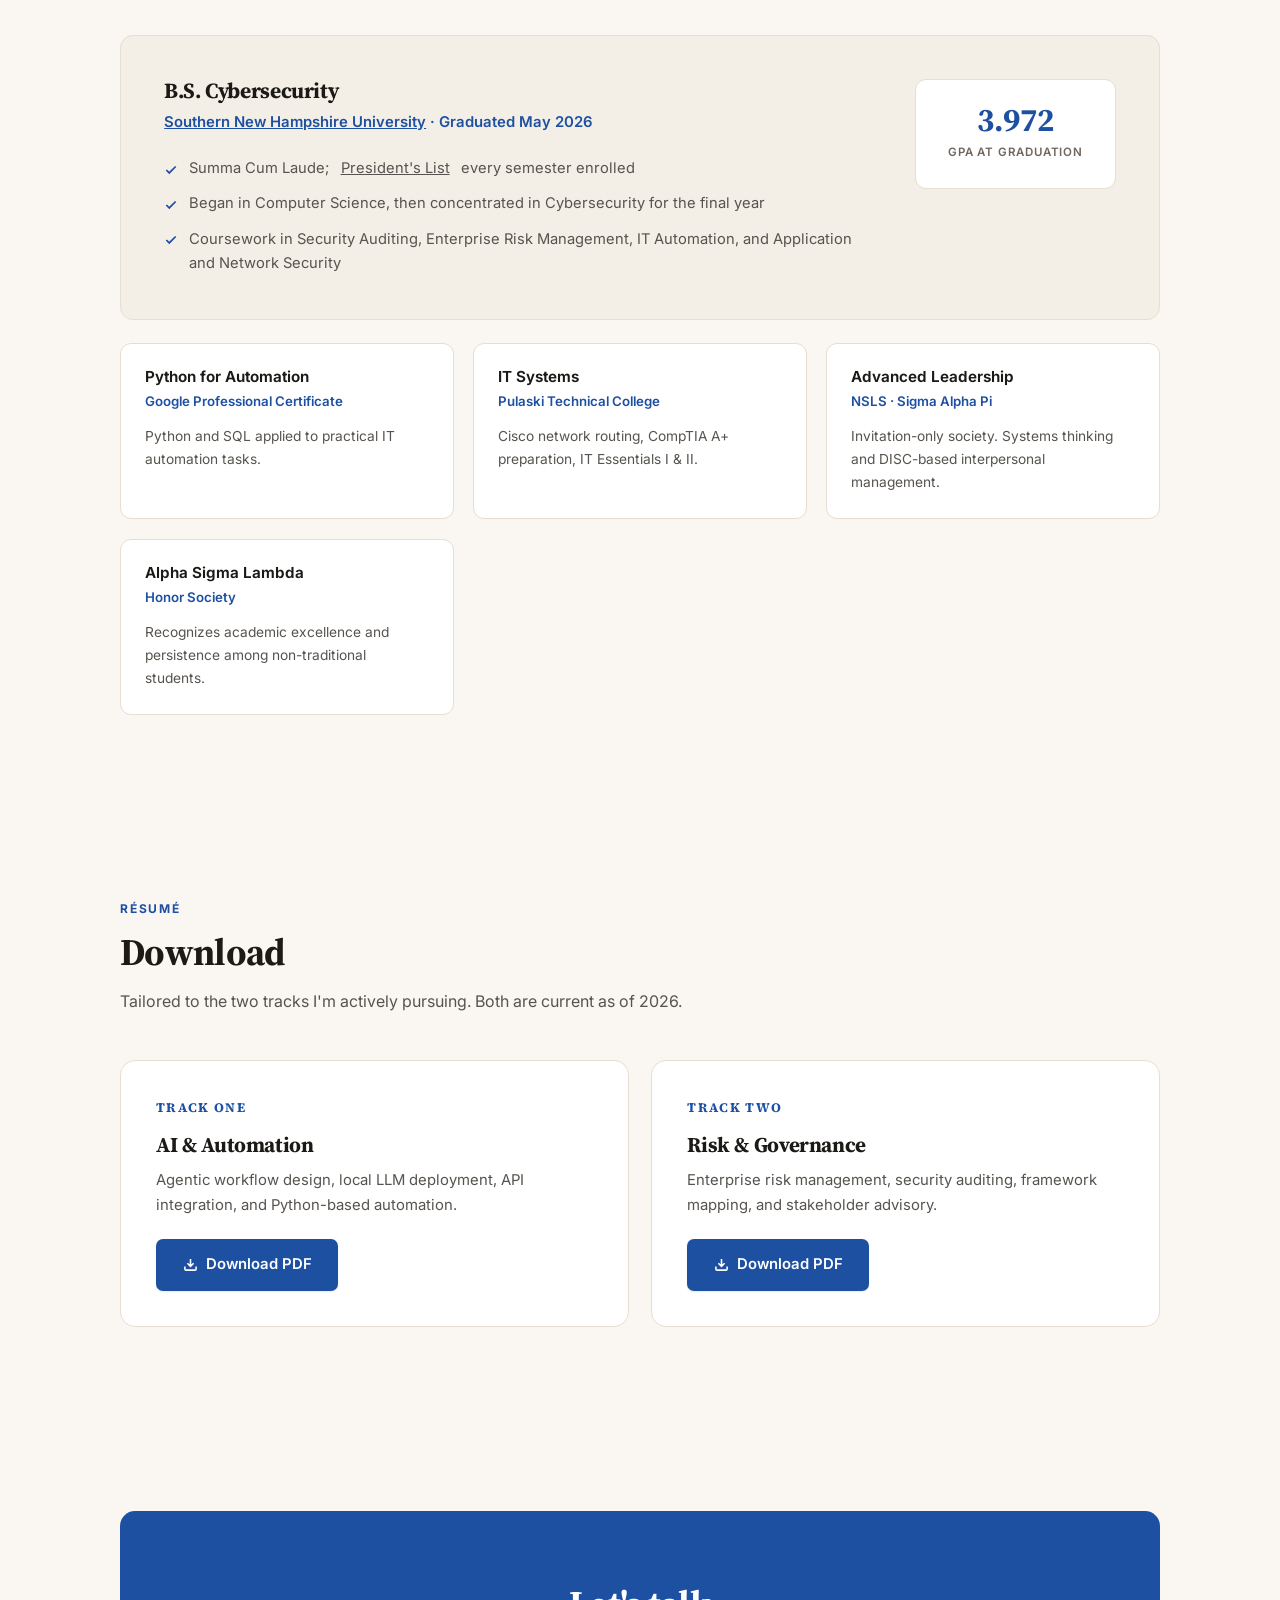
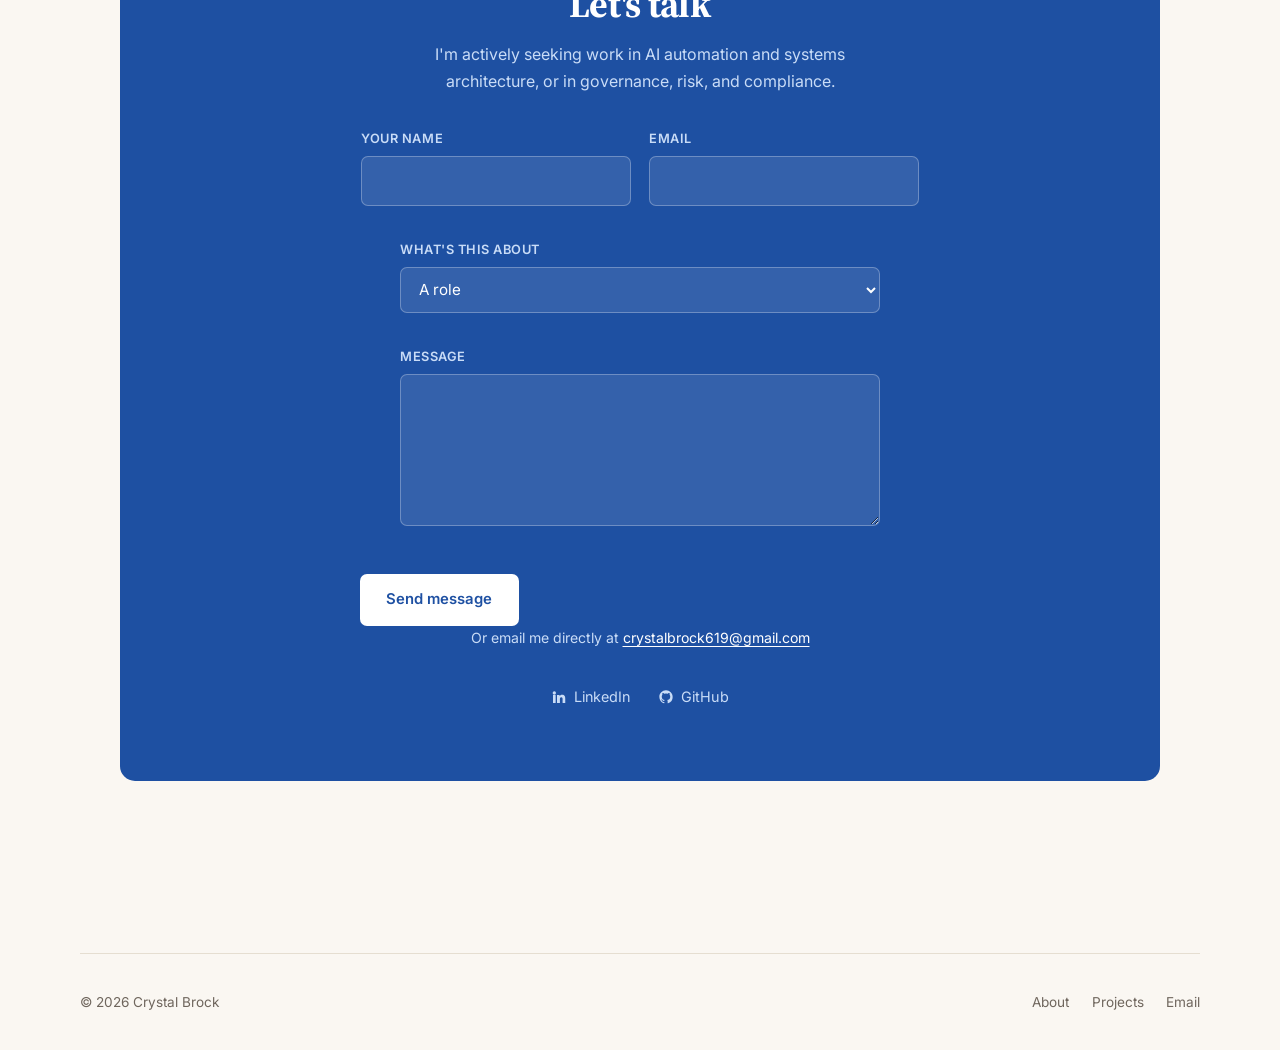
==== commit 02c6e305: "Tighten the About page and restore verification links The page told the same story twice. Summa Cum " ====
--- a/index.html
+++ b/index.html
@@ -182,9 +182,9 @@
   <div class="edu">
     <div>
       <h3>B.S. Cybersecurity</h3>
-      <div class="edu-school">Southern New Hampshire University &middot; Graduated May 2026</div>
+      <div class="edu-school"><a href="https://www.snhu.edu/" target="_blank" rel="noopener">Southern New Hampshire University</a> &middot; Graduated May 2026</div>
       <ul class="checklist">
-        <li><svg width="14" height="14" viewBox="0 0 24 24" fill="none" stroke="currentColor" stroke-width="3"><path d="M20 6L9 17l-5-5"/></svg>Summa Cum Laude; President's List every semester enrolled</li>
+        <li><svg width="14" height="14" viewBox="0 0 24 24" fill="none" stroke="currentColor" stroke-width="3"><path d="M20 6L9 17l-5-5"/></svg>Summa Cum Laude; <a href="https://meritpages.com/crystalbrock" target="_blank" rel="noopener">President's List</a> every semester enrolled</li>
         <li><svg width="14" height="14" viewBox="0 0 24 24" fill="none" stroke="currentColor" stroke-width="3"><path d="M20 6L9 17l-5-5"/></svg>Began in Computer Science, then concentrated in Cybersecurity for the final year</li>
         <li><svg width="14" height="14" viewBox="0 0 24 24" fill="none" stroke="currentColor" stroke-width="3"><path d="M20 6L9 17l-5-5"/></svg>Coursework in Security Auditing, Enterprise Risk Management, IT Automation, and Application and Network Security</li>
       </ul>
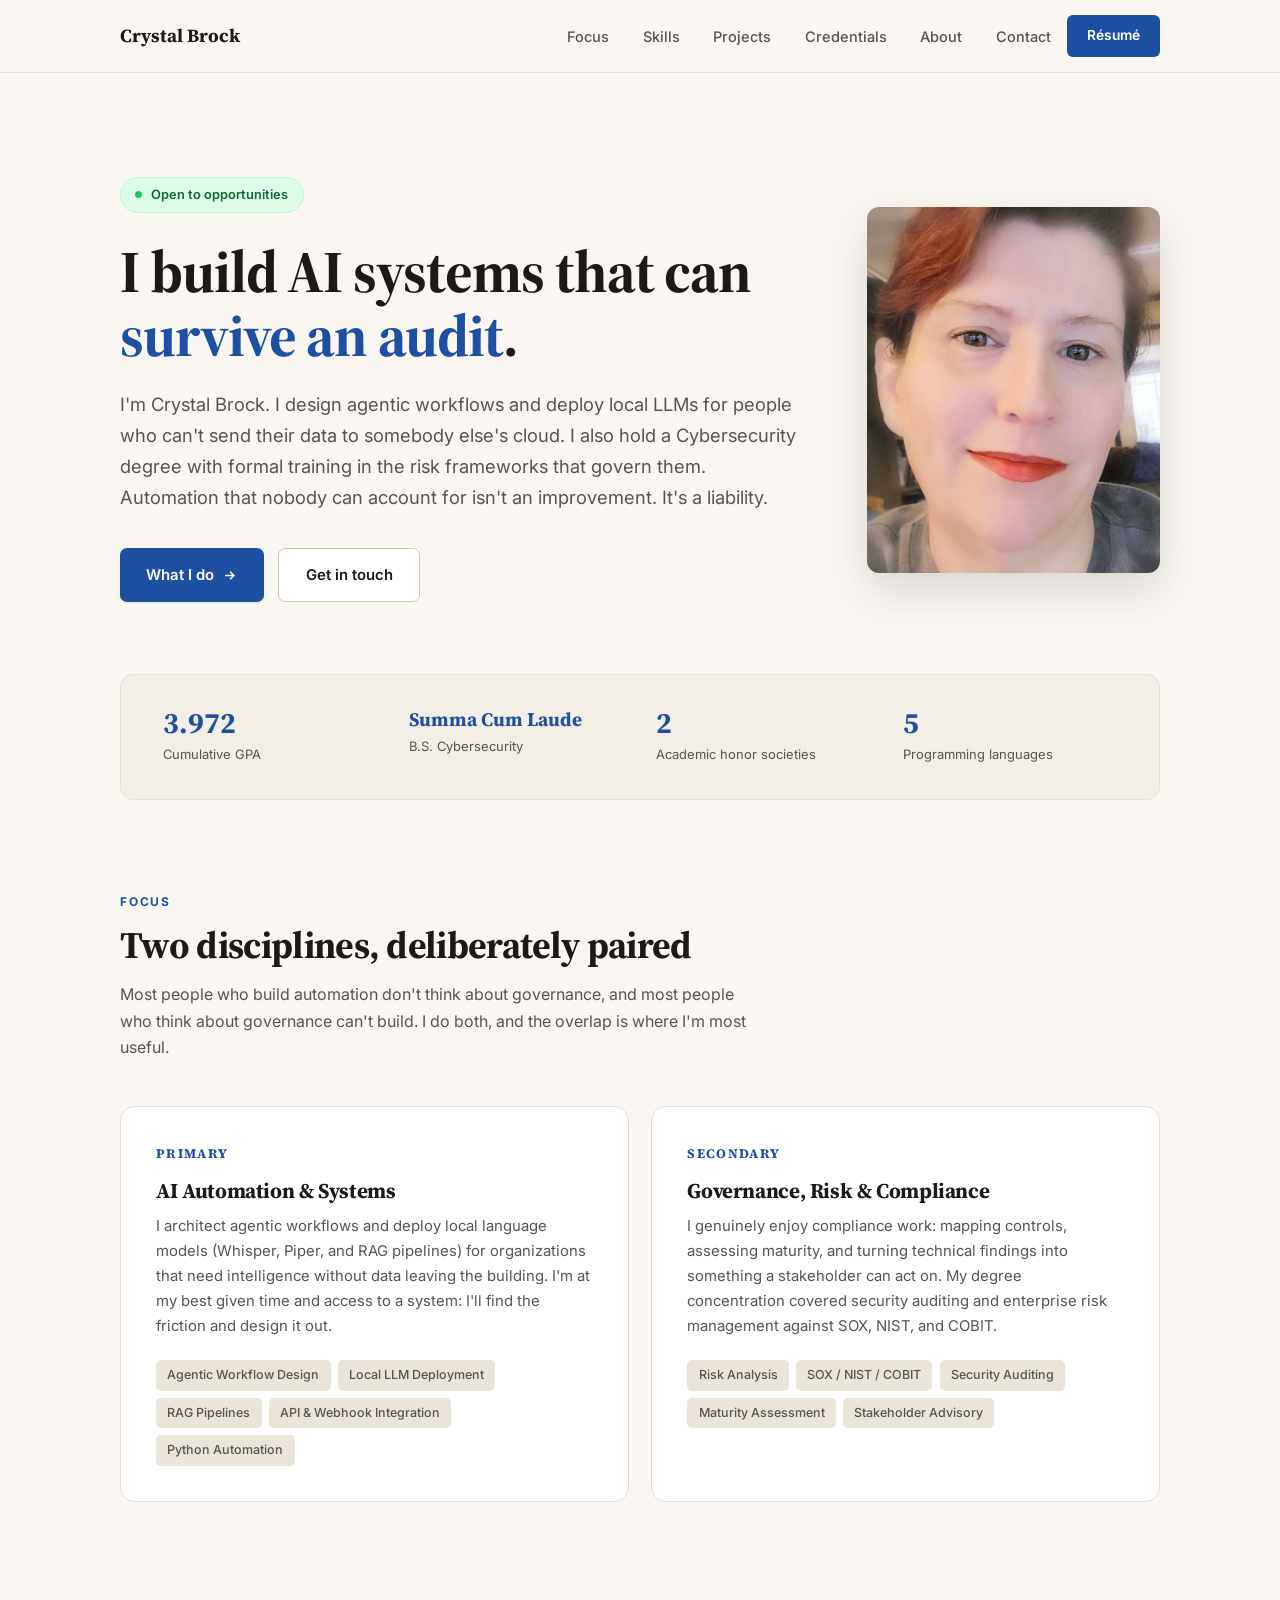
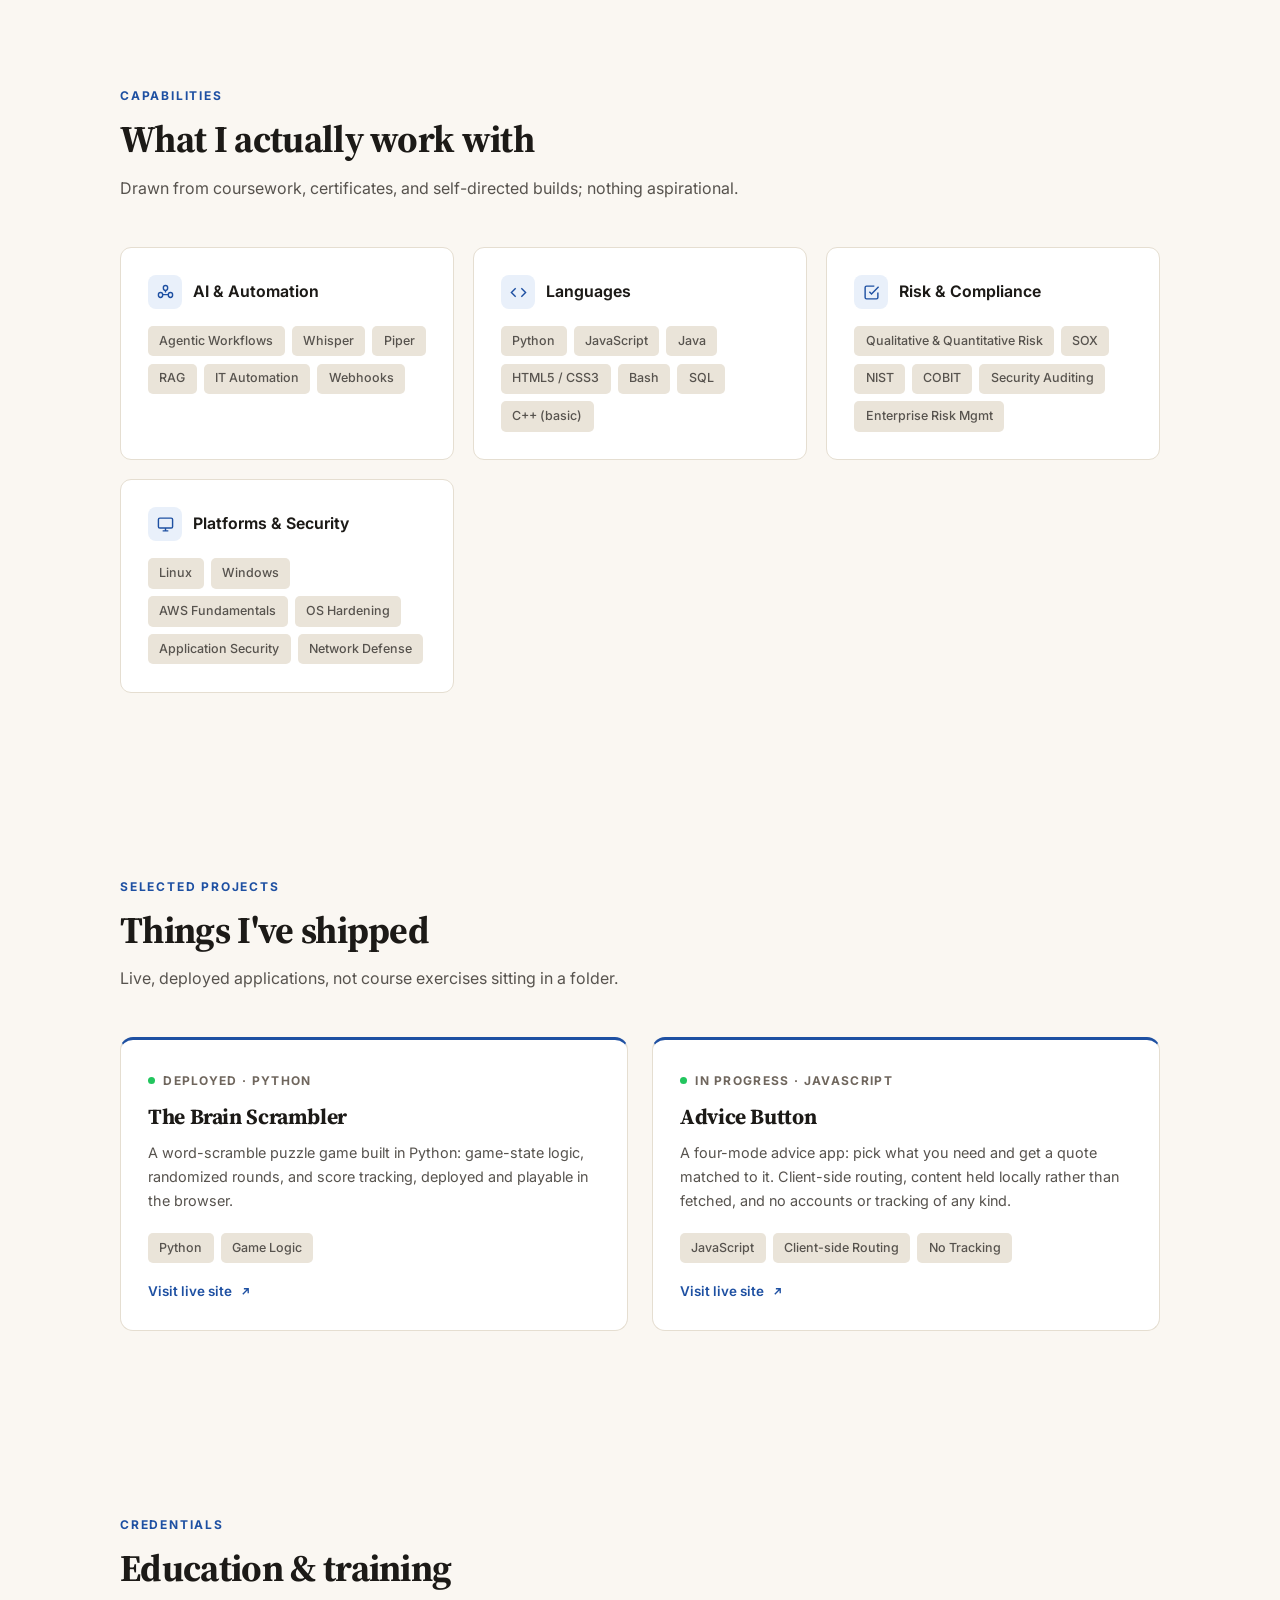
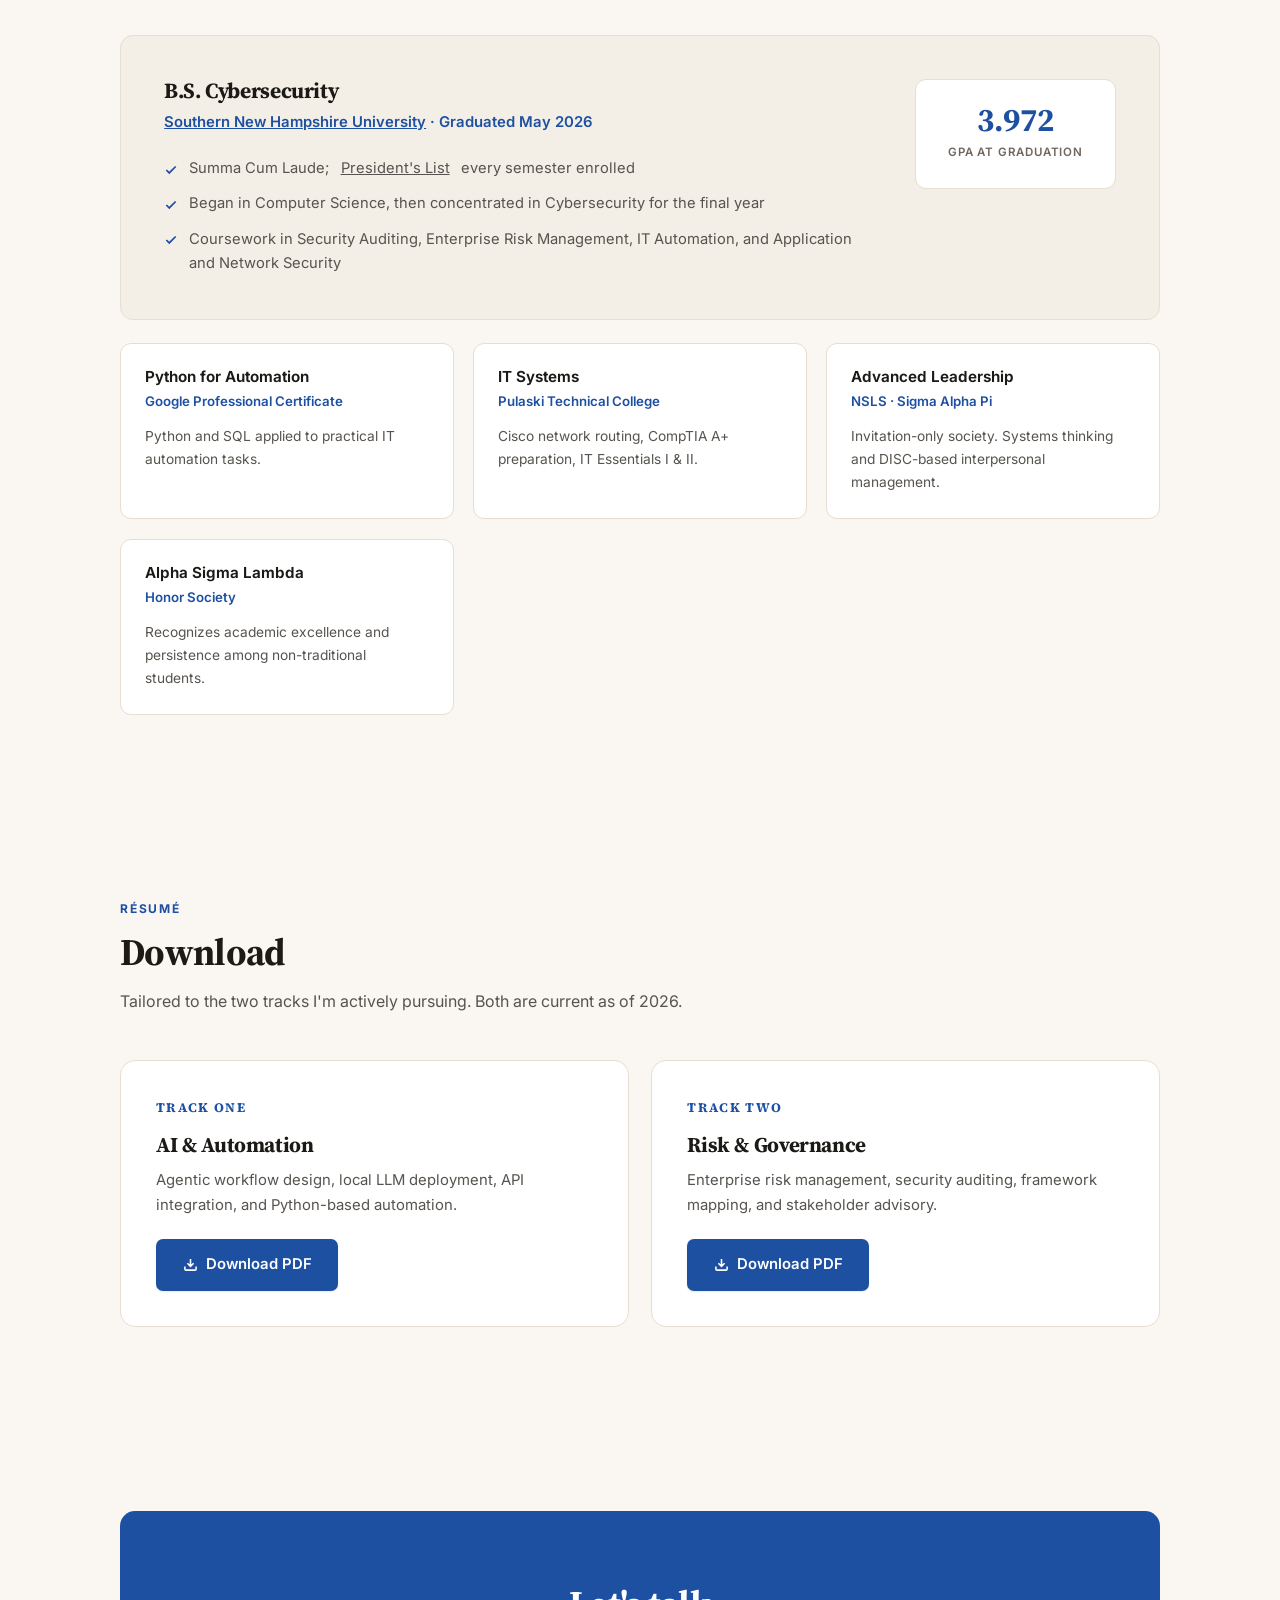
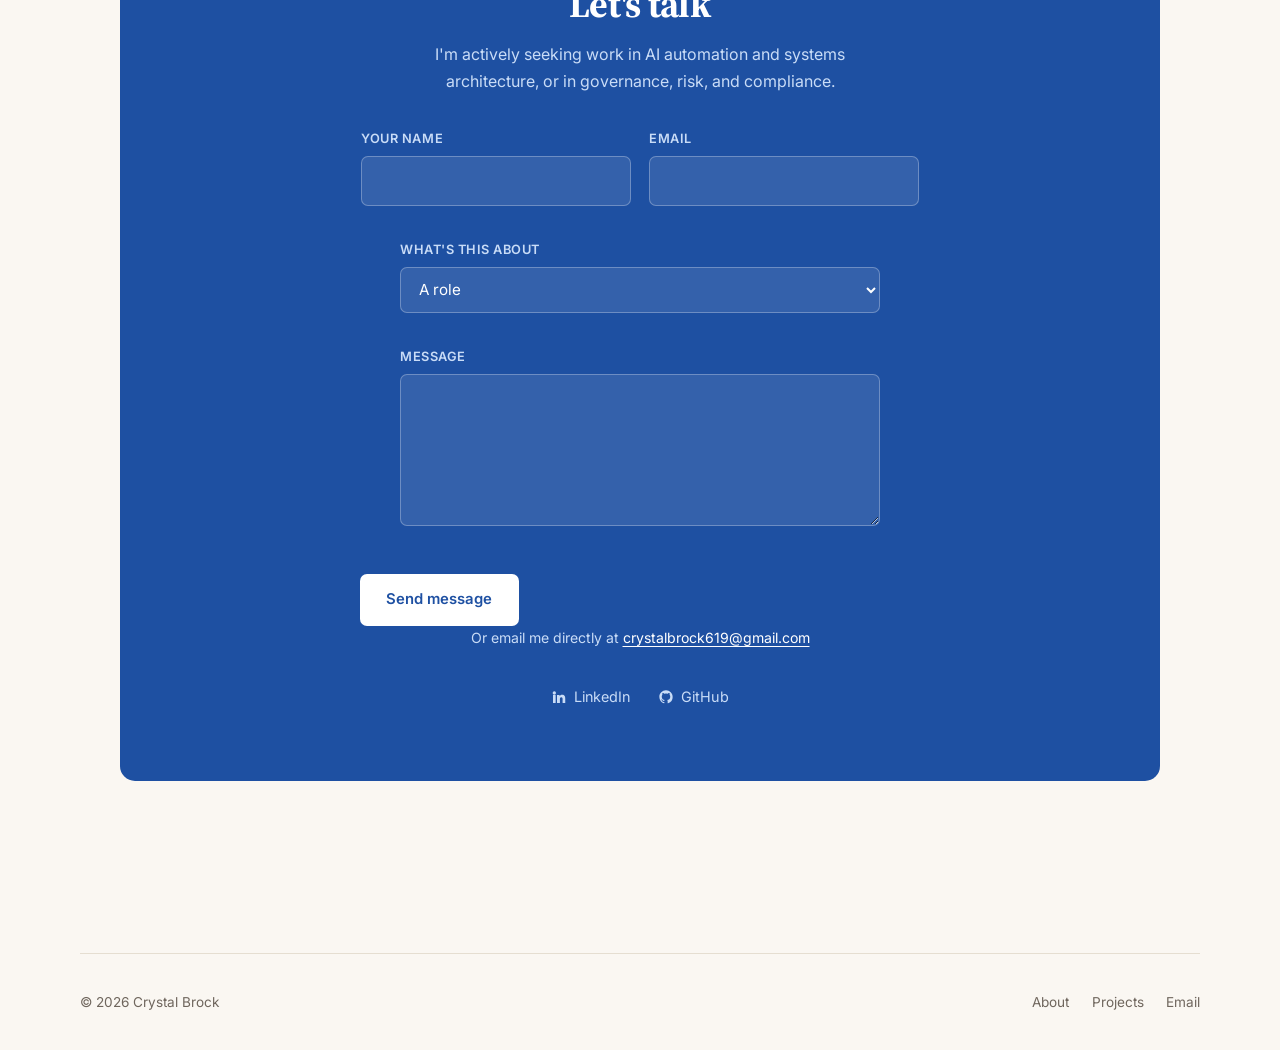
==== commit 25408a35: "Correct the Advice Button card after its redesign The card claimed the app fetches from a public RES" ====
--- a/index.html
+++ b/index.html
@@ -159,10 +159,10 @@
 
     <a class="card card-text" href="https://advicebutton.netlify.app/" target="_blank" rel="noopener">
       <div class="card-body">
-        <span class="card-kicker"><span class="pulse"></span>Deployed &middot; JavaScript</span>
+        <span class="card-kicker"><span class="pulse"></span>In progress &middot; JavaScript</span>
         <h3>Advice Button</h3>
-        <p>A single-page app that fetches from a public REST API and renders results dynamically: asynchronous requests, error handling, and live DOM updates.</p>
-        <div class="tags"><span class="tag">JavaScript</span><span class="tag">jQuery</span><span class="tag">REST API</span></div>
+        <p>A four-mode advice app: pick what you need and get a quote matched to it. Client-side routing, content held locally rather than fetched, and no accounts or tracking of any kind.</p>
+        <div class="tags"><span class="tag">JavaScript</span><span class="tag">Client-side Routing</span><span class="tag">No Tracking</span></div>
         <span class="card-link">Visit live site
           <svg width="13" height="13" viewBox="0 0 24 24" fill="none" stroke="currentColor" stroke-width="2.5"><path d="M7 17L17 7M9 7h8v8"/></svg>
         </span>
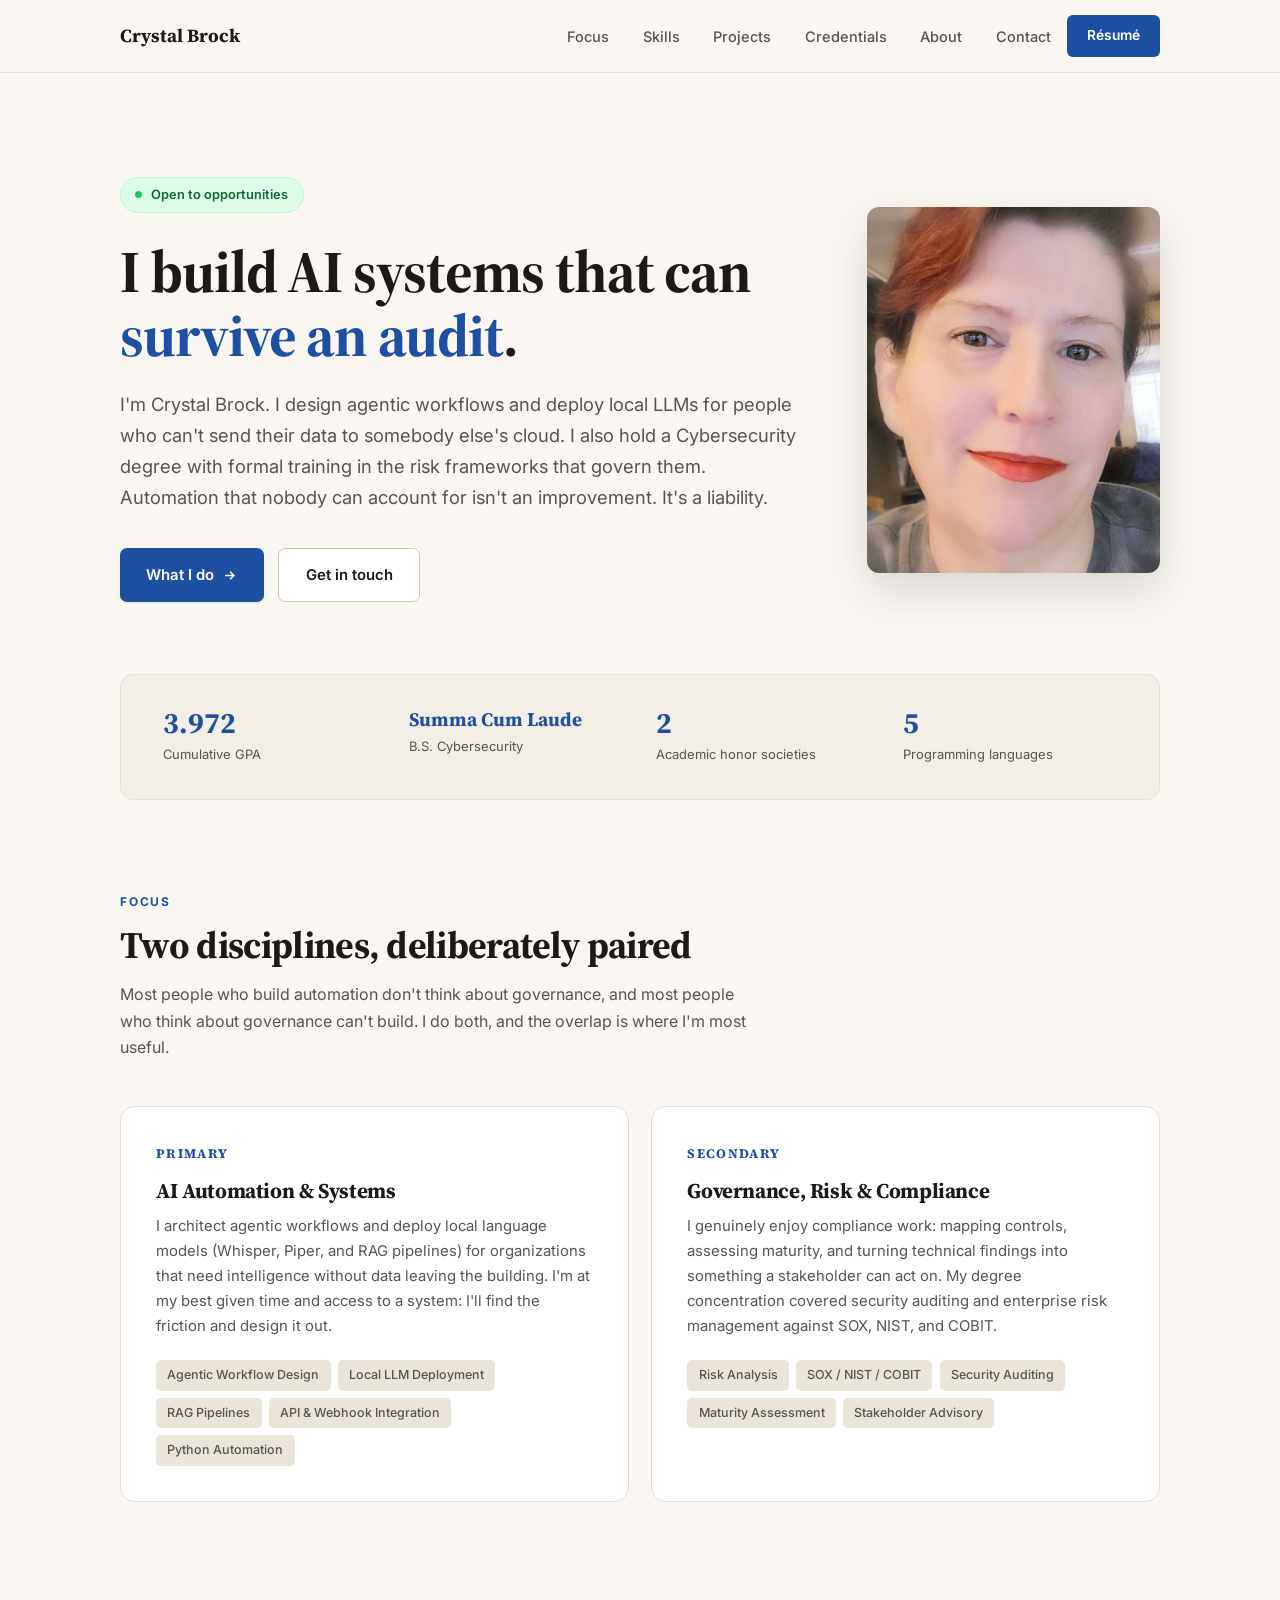
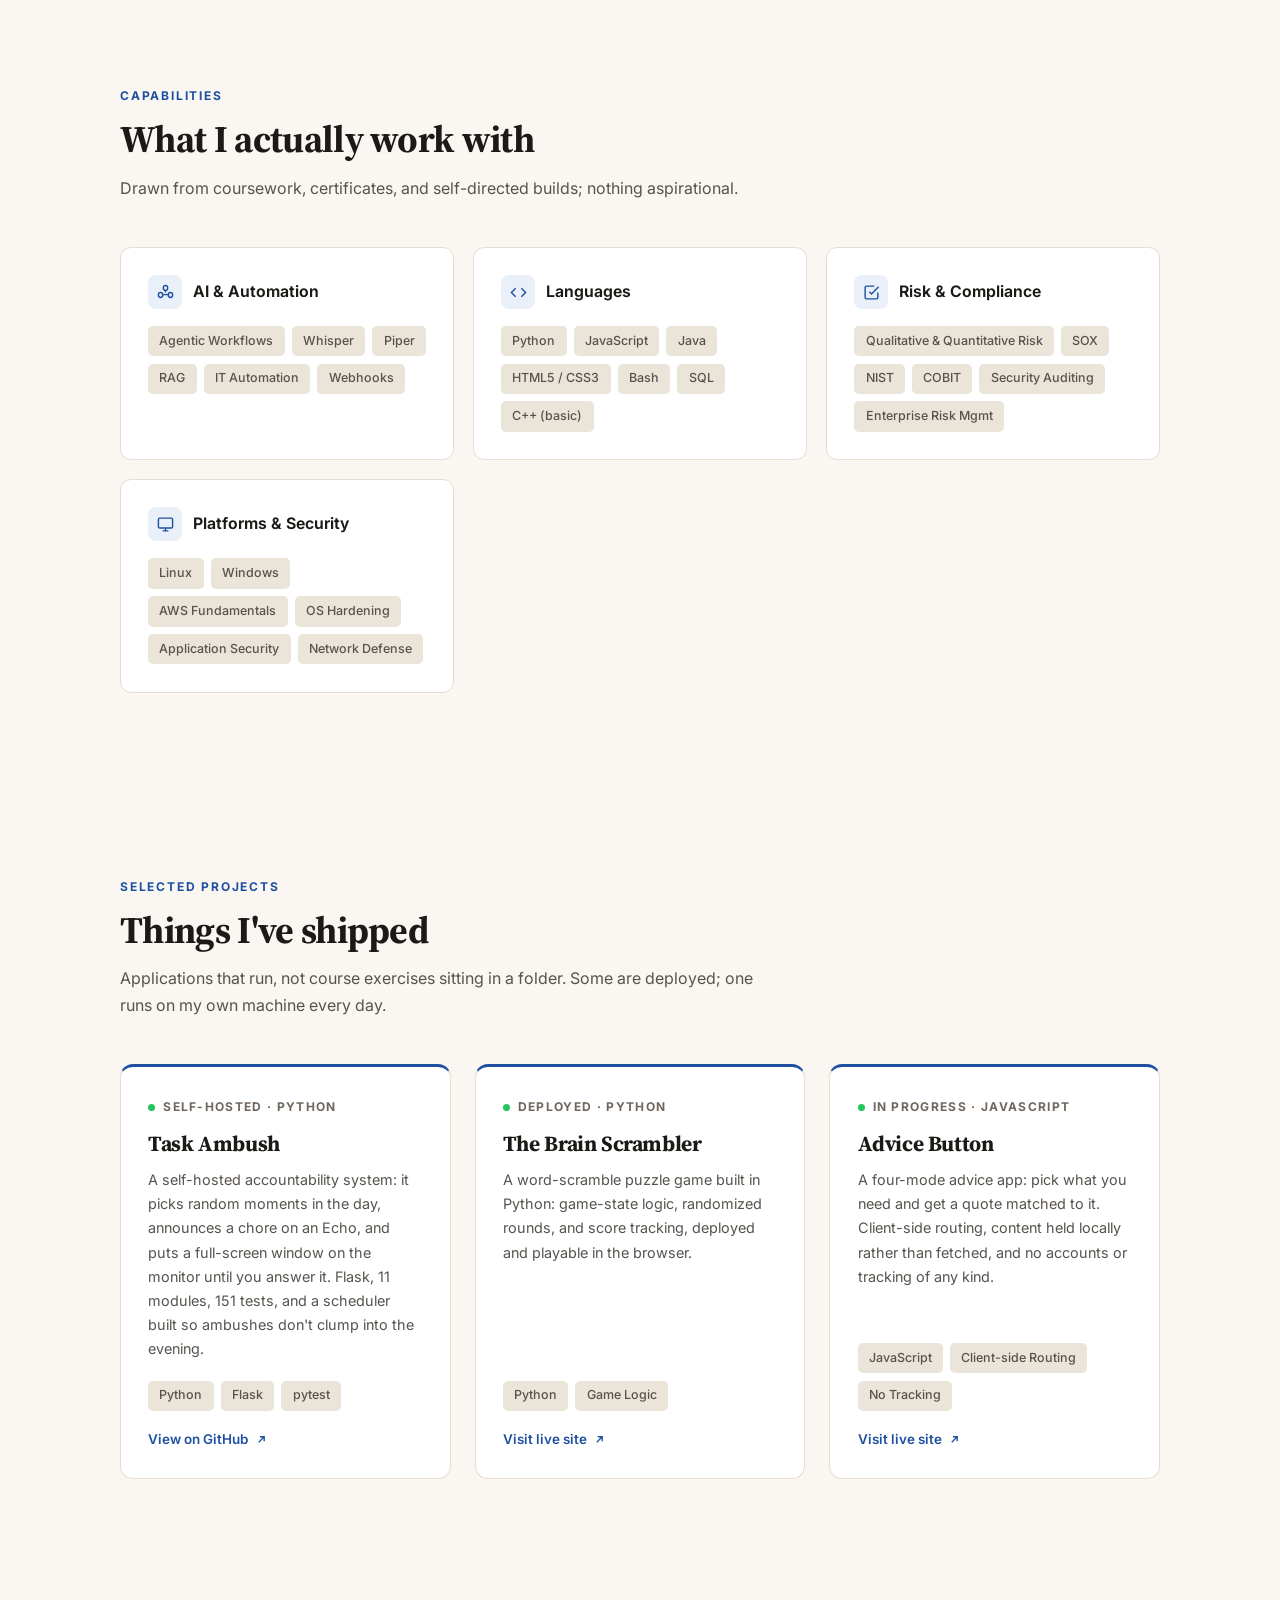
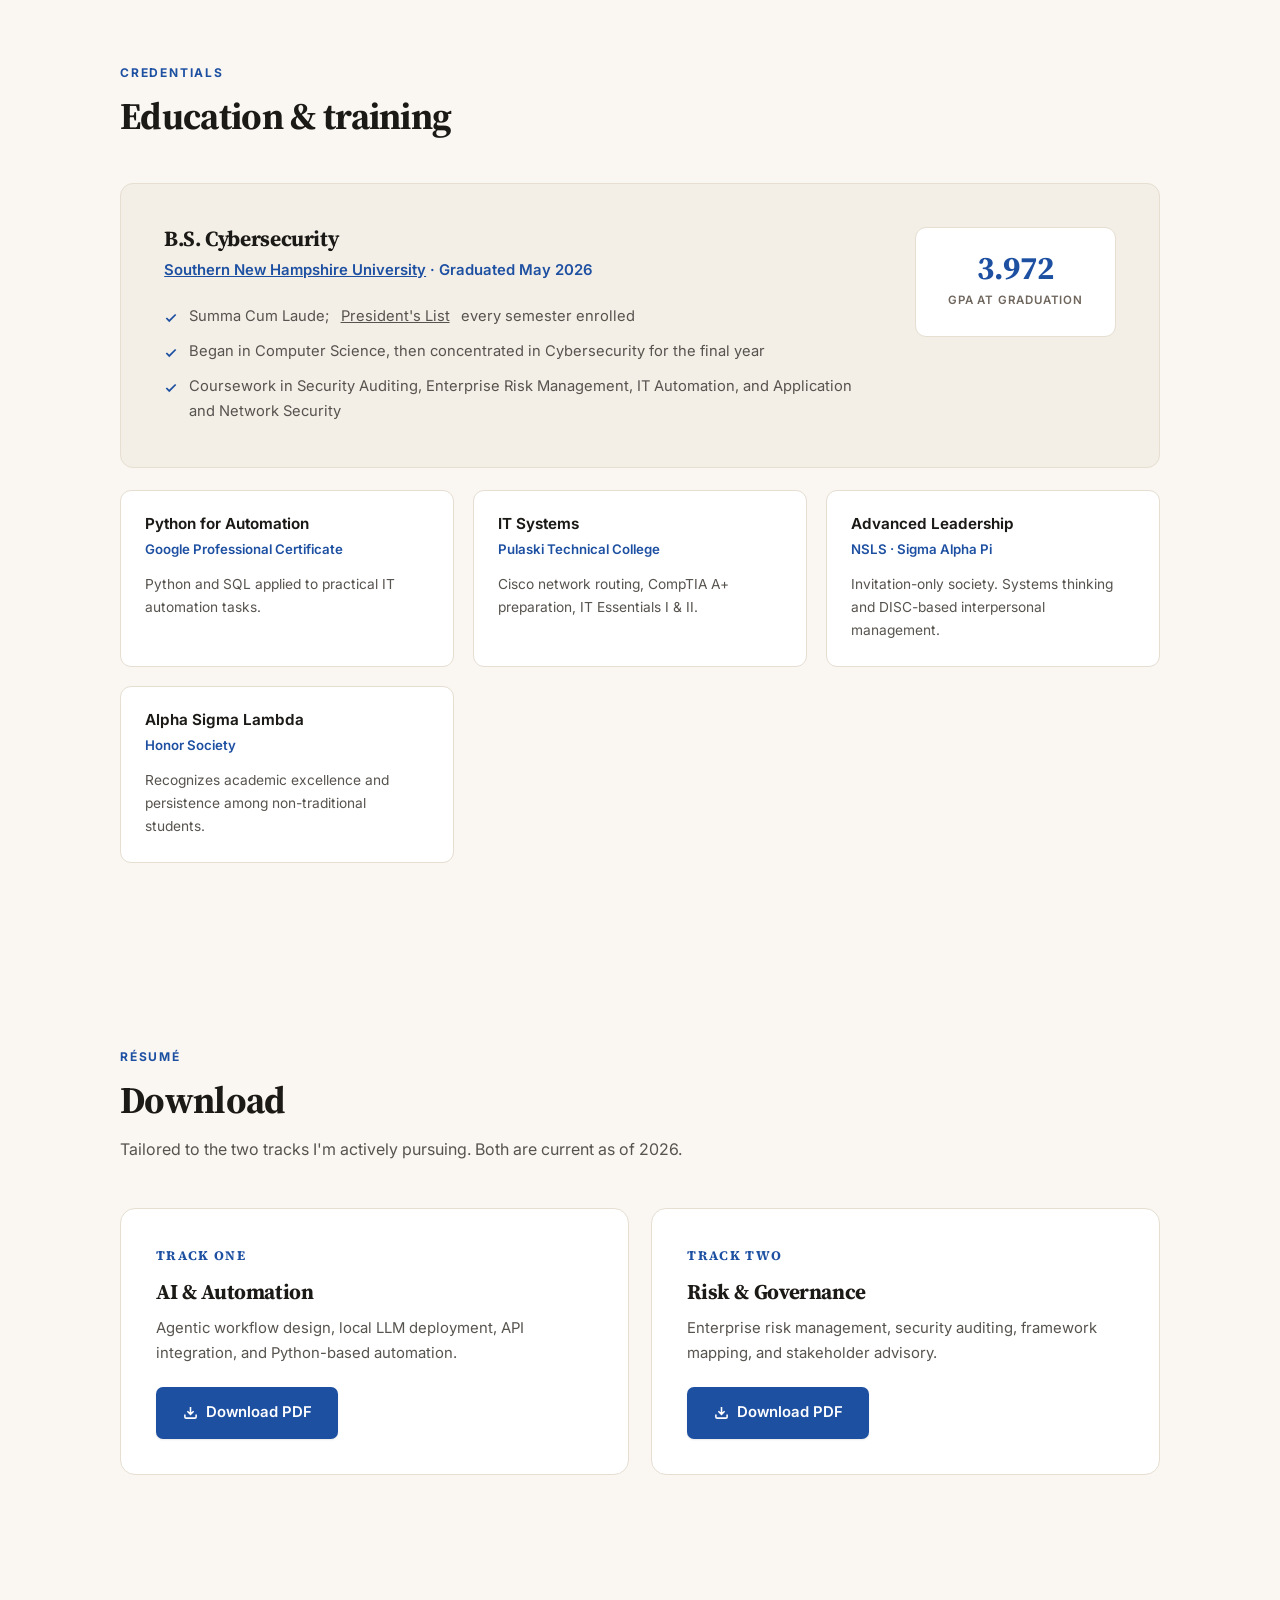
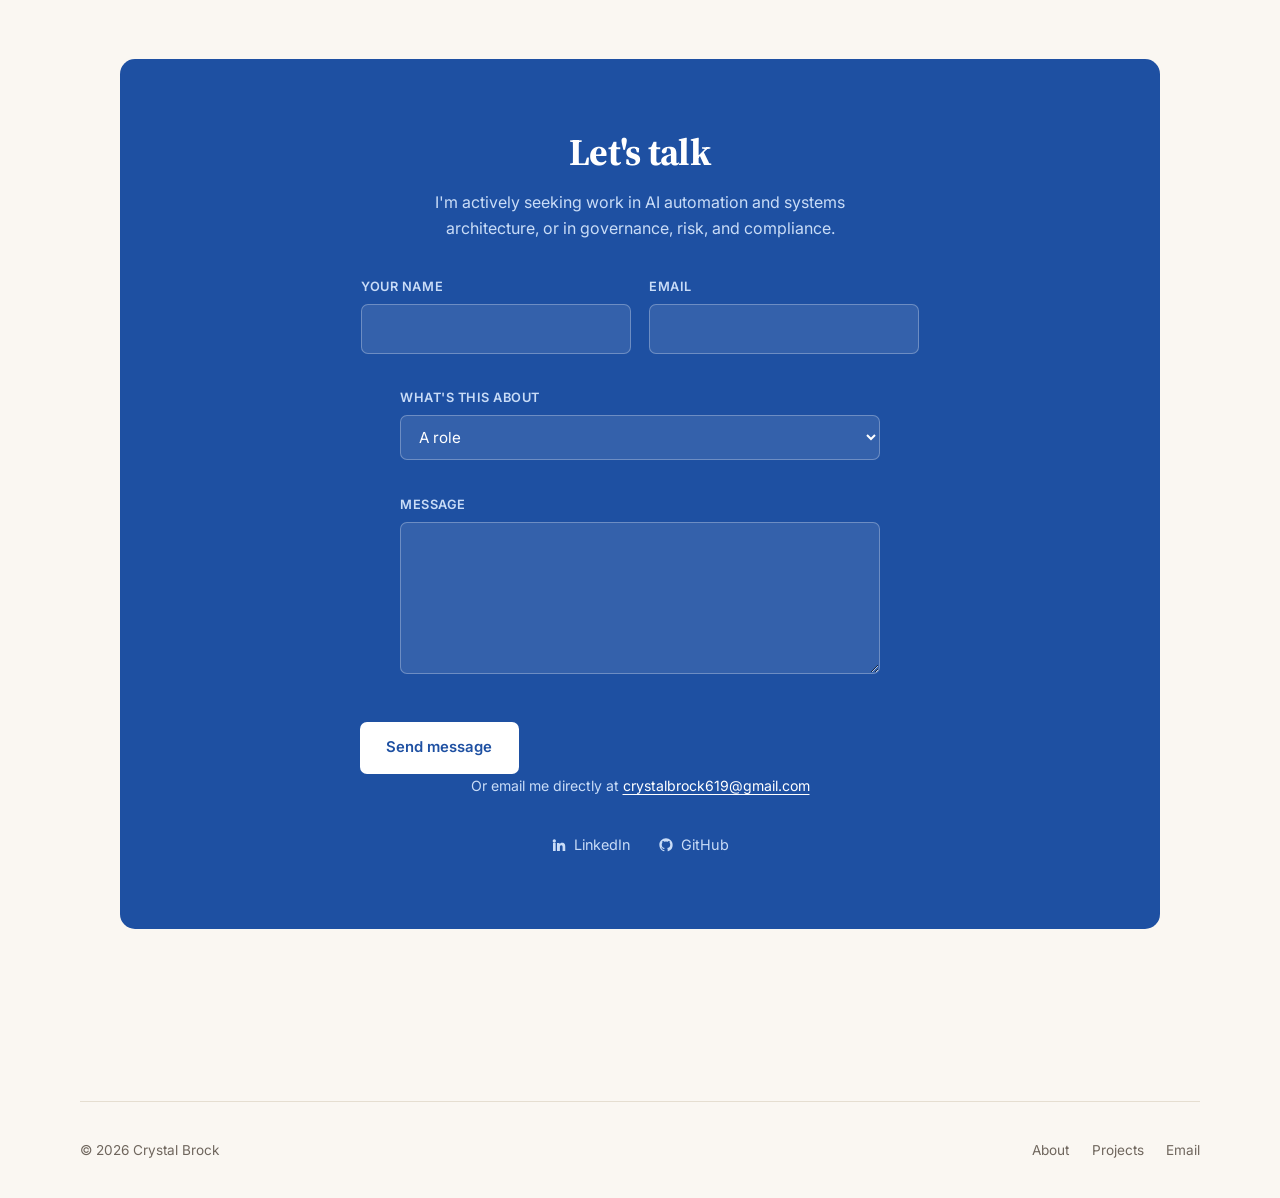
==== commit 8807b303: "Add the Task Ambush project card" ====
--- a/index.html
+++ b/index.html
@@ -141,9 +141,21 @@
   <div class="section-head">
     <span class="section-tag">Selected Projects</span>
     <h2>Things I've shipped</h2>
-    <p>Live, deployed applications, not course exercises sitting in a folder.</p>
+    <p>Applications that run, not course exercises sitting in a folder. Some are deployed; one runs on my own machine every day.</p>
   </div>
   <div class="project-grid">
+
+    <a class="card card-text" href="https://github.com/crystalbrock619/Task-Ambush" target="_blank" rel="noopener">
+      <div class="card-body">
+        <span class="card-kicker"><span class="pulse"></span>Self-hosted &middot; Python</span>
+        <h3>Task Ambush</h3>
+        <p>A self-hosted accountability system: it picks random moments in the day, announces a chore on an Echo, and puts a full-screen window on the monitor until you answer it. Flask, 11 modules, 151 tests, and a scheduler built so ambushes don't clump into the evening.</p>
+        <div class="tags"><span class="tag">Python</span><span class="tag">Flask</span><span class="tag">pytest</span></div>
+        <span class="card-link">View on GitHub
+          <svg width="13" height="13" viewBox="0 0 24 24" fill="none" stroke="currentColor" stroke-width="2.5"><path d="M7 17L17 7M9 7h8v8"/></svg>
+        </span>
+      </div>
+    </a>
 
     <a class="card card-text" href="https://thebrainscrambler.netlify.app/" target="_blank" rel="noopener">
       <div class="card-body">
--- a/style.css
+++ b/style.css
@@ -1,463 +1,442 @@
-/* ==========================================================================
-   Crystal Brock : crystalbrock.org
-   Design system: light / professional
-   ========================================================================== */
-
-/* ---------- reset ---------- */
-*,*::before,*::after{box-sizing:border-box;margin:0;padding:0}
-img,svg,video{display:block;max-width:100%}
-/* height:auto so a CSS width can never fight the HTML height attribute */
-img{height:auto}
-button{font:inherit;color:inherit;background:none;border:none;cursor:pointer}
-
-/* ---------- tokens ---------- */
-:root{
-  /* warm cream page, white cards for contrast */
-  --bg:#faf7f2;
-  --bg-2:#f3efe7;
-  --bg-3:#eae4d9;
-  --card:#ffffff;
-
-  --line:#e5ded1;
-  --line-2:#cec4b2;
-
-  --tx:#1c1a17;
-  --tx-2:#57534e;
-  --tx-3:#6f665d;   /* clears WCAG AA on both the cream page and the panel fill */
-
-  --ac:#1e50a2;
-  --ac-2:#17407f;
-  --ac-soft:#e9f0fa;
-
-  /* warm-toned shadow so depth reads against cream, not grey */
-  --sh:rgba(61,52,40,.10);
-  --sh-2:rgba(61,52,40,.16);
-
-  --ok:#166534;
-  --ok-bg:#dcfce7;
-  --ok-line:#bbf7d0;
-
-  --max:1120px;
-  --pad:clamp(1.25rem,4vw,2.5rem);
-  --r:11px;
-  --r-lg:15px;
-
-  --serif:'Source Serif 4',Georgia,'Times New Roman',serif;
-  --sans:Inter,system-ui,-apple-system,'Segoe UI',sans-serif;
-}
-
-/* ---------- base ---------- */
-html{scroll-behavior:smooth;scroll-padding-top:84px;-webkit-text-size-adjust:100%}
-body{
-  background:var(--bg);
-  color:var(--tx);
-  font-family:var(--sans);
-  font-size:1rem;
-  line-height:1.68;
-  -webkit-font-smoothing:antialiased;
-  text-rendering:optimizeLegibility;
-}
-a{color:inherit}
-h1,h2,h3,h4{font-family:var(--serif);letter-spacing:-.018em;line-height:1.15}
-
-.wrap{max-width:var(--max);margin-inline:auto;padding-inline:var(--pad)}
-
-:focus-visible{outline:3px solid var(--ac);outline-offset:3px;border-radius:4px}
-
-.skip{
-  position:absolute;left:-9999px;top:0;z-index:200;
-  background:var(--ac);color:#fff;padding:.8rem 1.3rem;border-radius:0 0 8px 0;
-  font-weight:600;text-decoration:none;
-}
-.skip:focus{left:0}
-
-.sr-only{
-  position:absolute;width:1px;height:1px;padding:0;margin:-1px;
-  overflow:hidden;clip:rect(0,0,0,0);white-space:nowrap;border:0;
-}
-
-/* ==========================================================================
-   Header / navigation
-   ========================================================================== */
-.site-header{
-  position:sticky;top:0;z-index:100;
-  background:rgba(250,247,242,.9);
-  backdrop-filter:blur(12px);
-  border-bottom:1px solid var(--line);
-}
-.nav{display:flex;align-items:center;justify-content:space-between;height:72px;gap:1rem}
-.brand{font-family:var(--serif);font-weight:700;font-size:1.16rem;text-decoration:none;white-space:nowrap}
-.nav-links{display:flex;gap:2.1rem;list-style:none;margin-left:auto}
-.nav-links a{
-  text-decoration:none;color:var(--tx-2);font-size:.91rem;font-weight:500;
-  transition:color .2s,border-color .2s;padding-bottom:2px;border-bottom:2px solid transparent;
-}
-.nav-links a:hover,.nav-links a[aria-current="page"]{color:var(--ac);border-color:var(--ac)}
-.nav-cta{
-  background:var(--ac);color:#fff;padding:.58rem 1.25rem;border-radius:6px;
-  font-size:.86rem;font-weight:600;text-decoration:none;transition:background .2s;white-space:nowrap;
-}
-.nav-cta:hover{background:var(--ac-2)}
-
-.nav-toggle{display:none;width:42px;height:42px;border-radius:8px;border:1px solid var(--line-2);place-items:center}
-.nav-toggle:hover{border-color:var(--ac);color:var(--ac)}
-
-@media(max-width:900px){
-  .nav-toggle{display:grid}
-  .nav-links{
-    position:absolute;top:72px;left:0;right:0;
-    flex-direction:column;gap:0;
-    background:var(--bg);border-bottom:1px solid var(--line);
-    padding:.5rem var(--pad) 1.25rem;
-    box-shadow:0 14px 30px var(--sh);
-    display:none;
-  }
-  .nav-links.open{display:flex}
-  .nav-links a{padding:.85rem 0;border-bottom:1px solid var(--line);width:100%;font-size:1rem}
-  .nav-links a:hover,.nav-links a[aria-current="page"]{border-color:var(--line)}
-  .nav-cta{display:none}
-}
-
-/* ==========================================================================
-   Buttons
-   ========================================================================== */
-.btn{
-  padding:.85rem 1.65rem;border-radius:7px;font-weight:600;font-size:.93rem;
-  text-decoration:none;transition:.2s;display:inline-flex;align-items:center;gap:.5rem;
-}
-.btn-primary{background:var(--ac);color:#fff;box-shadow:0 1px 2px var(--sh)}
-.btn-primary:hover{background:var(--ac-2);transform:translateY(-1px);box-shadow:0 6px 18px rgba(30,80,162,.24)}
-.btn-secondary{border:1px solid var(--line-2);color:var(--tx);background:var(--card)}
-.btn-secondary:hover{border-color:var(--ac);color:var(--ac)}
-.btn-white{background:var(--card);color:var(--ac)}
-.btn-white:hover{background:var(--ac-soft);transform:translateY(-1px)}
-
-/* ==========================================================================
-   Hero
-   ========================================================================== */
-.hero{padding:clamp(3.5rem,9vw,6.5rem) 0 clamp(3rem,6vw,4.5rem)}
-.hero-grid{display:grid;grid-template-columns:1.4fr .6fr;gap:clamp(2rem,5vw,4.5rem);align-items:center}
-@media(max-width:880px){.hero-grid{grid-template-columns:1fr;gap:2.5rem}}
-
-.badge-avail{
-  display:inline-flex;align-items:center;gap:.55rem;
-  font-size:.8rem;font-weight:600;color:var(--ok);
-  background:var(--ok-bg);border:1px solid var(--ok-line);
-  padding:.38rem .9rem;border-radius:100px;margin-bottom:1.7rem;
-}
-.pulse{width:7px;height:7px;border-radius:50%;background:#22c55e;flex-shrink:0}
-
-.hero h1{font-size:clamp(2.2rem,5.4vw,3.7rem);line-height:1.08;font-weight:700;margin-bottom:1.35rem}
-.hero h1 em{font-style:normal;color:var(--ac)}
-.lede{font-size:clamp(1.02rem,1.55vw,1.15rem);color:var(--tx-2);max-width:58ch;margin-bottom:2.2rem}
-.btn-row{display:flex;gap:.9rem;flex-wrap:wrap}
-
-.portrait img{
-  width:100%;aspect-ratio:4/5;object-fit:cover;object-position:50% 30%;border-radius:12px;
-  box-shadow:0 18px 44px var(--sh-2);
-}
-
-/* ==========================================================================
-   Stat band
-   ========================================================================== */
-.stats{
-  display:grid;grid-template-columns:repeat(4,1fr);gap:2rem;
-  background:var(--bg-2);border:1px solid var(--line);border-radius:13px;
-  padding:2rem clamp(1.4rem,4vw,2.6rem);
-}
-@media(max-width:760px){.stats{grid-template-columns:repeat(2,1fr);gap:1.5rem}}
-.stat b{display:block;font-family:var(--serif);font-size:1.85rem;font-weight:700;color:var(--ac);line-height:1.1}
-.stat b.stat-text{font-size:1.2rem;line-height:1.3;text-wrap:balance}
-.stat span{font-size:.81rem;color:var(--tx-2)}
-
-/* ==========================================================================
-   Section scaffolding
-   ========================================================================== */
-.section{padding:clamp(3.5rem,8vw,5.75rem) 0}
-.section-head{margin-bottom:2.8rem;max-width:64ch}
-.section-tag{
-  font-size:.75rem;letter-spacing:.15em;text-transform:uppercase;
-  color:var(--ac);font-weight:700;margin-bottom:.75rem;display:block;
-}
-.section h2{font-size:clamp(1.7rem,3.4vw,2.35rem);font-weight:700;margin-bottom:.85rem}
-.section-head p{color:var(--tx-2)}
-
-/* ==========================================================================
-   Focus areas (two-track positioning)
-   ========================================================================== */
-.tracks{display:grid;grid-template-columns:1fr 1fr;gap:1.4rem}
-@media(max-width:820px){.tracks{grid-template-columns:1fr}}
-.track{
-  border:1px solid var(--line);border-radius:var(--r-lg);
-  padding:clamp(1.6rem,3.5vw,2.2rem);background:var(--card);transition:.25s;
-}
-.track:hover{box-shadow:0 14px 36px var(--sh);border-color:var(--line-2);transform:translateY(-3px)}
-.track-num{
-  font-family:var(--serif);font-size:.82rem;font-weight:700;color:var(--ac);
-  letter-spacing:.1em;text-transform:uppercase;margin-bottom:.9rem;display:block;
-}
-.track h3{font-size:1.32rem;margin-bottom:.7rem}
-.track p{font-size:.93rem;color:var(--tx-2);margin-bottom:1.3rem}
-
-/* ==========================================================================
-   Skills
-   ========================================================================== */
-.skill-grid{display:grid;grid-template-columns:repeat(auto-fit,minmax(250px,1fr));gap:1.2rem}
-.skill{background:var(--card);border:1px solid var(--line);border-radius:var(--r);padding:1.7rem;transition:.25s}
-.skill:hover{box-shadow:0 10px 30px var(--sh);border-color:var(--line-2);transform:translateY(-3px)}
-.skill h3{
-  font-family:var(--sans);font-size:.99rem;font-weight:650;letter-spacing:0;
-  margin-bottom:1.05rem;display:flex;align-items:center;gap:.65rem;
-}
-.icon{
-  width:34px;height:34px;border-radius:8px;background:var(--ac-soft);
-  display:grid;place-items:center;color:var(--ac);flex-shrink:0;
-}
-.tags{display:flex;flex-wrap:wrap;gap:.45rem}
-.tag{font-size:.78rem;padding:.3rem .7rem;border-radius:5px;background:var(--bg-3);color:var(--tx-2);font-weight:500}
-
-/* ==========================================================================
-   Projects
-   ========================================================================== */
-.project-grid{display:grid;grid-template-columns:repeat(auto-fit,minmax(320px,1fr));gap:1.5rem}
-.card{
-  background:var(--card);border:1px solid var(--line);border-radius:13px;overflow:hidden;
-  display:flex;flex-direction:column;text-decoration:none;transition:.25s;
-}
-.card:hover{box-shadow:0 16px 40px var(--sh-2);transform:translateY(-4px);border-color:var(--line-2)}
-.card-media{aspect-ratio:16/9;overflow:hidden;background:var(--bg-3);border-bottom:1px solid var(--line)}
-.card-media img{width:100%;height:100%;object-fit:cover;transition:transform .4s}
-
-/* Live site previews: the real page rendered at desktop width and scaled down.
-   pointer-events:none keeps the entire card behaving as a single link.
-   The ::before label shows through if a project is ever offline. */
-.card-media.live{position:relative;background:var(--bg-2)}
-.card-media.live::before{
-  content:attr(data-label);
-  position:absolute;inset:0;display:grid;place-items:center;
-  font-size:.85rem;color:var(--tx-3);font-weight:600;
-}
-.live-frame{
-  position:absolute;top:0;left:0;
-  width:1280px;height:720px;border:0;
-  transform-origin:0 0;transform:scale(.4);
-  pointer-events:none;background:#fff;
-}
-.card:hover .card-media img{transform:scale(1.04)}
-.card-body{padding:1.6rem;flex:1;display:flex;flex-direction:column}
-.card h3{font-size:1.2rem;font-weight:700;margin-bottom:.55rem}
-.card p{font-size:.9rem;color:var(--tx-2);margin-bottom:1.2rem;flex:1}
-.card .tags{margin-bottom:1.05rem}
-.card-link{font-size:.84rem;color:var(--ac);font-weight:600;display:flex;align-items:center;gap:.4rem}
-
-/* Text-only project card, used while the linked projects are being redesigned.
-   The accent rule and status kicker give the card a visual anchor so the
-   missing image area reads as deliberate rather than absent. */
-.card-text{border-top:3px solid var(--ac)}
-.card-text .card-body{padding:1.9rem 1.7rem 1.7rem}
-.card-text h3{font-size:1.35rem;margin-bottom:.7rem}
-.card-kicker{
-  display:inline-flex;align-items:center;gap:.5rem;
-  font-size:.75rem;font-weight:700;letter-spacing:.11em;text-transform:uppercase;
-  color:var(--tx-3);margin-bottom:.9rem;
-}
-
-/* ==========================================================================
-   Education / credentials
-   ========================================================================== */
-.edu{
-  background:var(--bg-2);border:1px solid var(--line);border-radius:13px;
-  padding:clamp(1.7rem,4vw,2.7rem);
-  display:grid;grid-template-columns:1fr auto;gap:2.2rem;align-items:start;
-}
-@media(max-width:720px){.edu{grid-template-columns:1fr}}
-.edu h3{font-size:1.35rem;margin-bottom:.35rem}
-.edu-school{color:var(--ac);font-size:.93rem;font-weight:600;margin-bottom:1.35rem}
-.checklist{list-style:none;display:grid;gap:.65rem}
-.checklist li{display:flex;gap:.7rem;font-size:.92rem;color:var(--tx-2);align-items:flex-start}
-.checklist li svg{color:var(--ac);flex-shrink:0;margin-top:.4rem}
-.gpa{
-  text-align:center;background:var(--card);border:1px solid var(--line);
-  border-radius:var(--r);padding:1.5rem 2rem;min-width:150px;
-}
-.gpa b{display:block;font-family:var(--serif);font-size:2.05rem;font-weight:700;color:var(--ac);line-height:1}
-.gpa span{font-size:.72rem;color:var(--tx-3);letter-spacing:.07em;text-transform:uppercase;font-weight:600}
-
-.cred-grid{display:grid;grid-template-columns:repeat(auto-fit,minmax(255px,1fr));gap:1.2rem;margin-top:1.4rem}
-.cred{background:var(--card);border:1px solid var(--line);border-radius:var(--r);padding:1.5rem}
-.cred h4{font-family:var(--sans);font-size:.95rem;font-weight:650;letter-spacing:0;margin-bottom:.3rem}
-.cred .where{font-size:.83rem;color:var(--ac);font-weight:600;margin-bottom:.8rem}
-.cred p{font-size:.86rem;color:var(--tx-2)}
-
-/* ==========================================================================
-   Contact
-   ========================================================================== */
-.contact{
-  text-align:center;background:var(--ac);color:#fff;
-  border-radius:var(--r-lg);padding:clamp(2.6rem,7vw,4.5rem) 1.5rem;
-}
-.contact h2{color:#fff;margin-bottom:.9rem}
-.contact p{color:#c9dcf7;max-width:48ch;margin:0 auto 2.1rem}
-/* ---------- confirmation page ---------- */
-.thanks{text-align:center;max-width:52ch;margin-inline:auto;padding-block:clamp(4rem,12vw,8rem)}
-.thanks-mark{
-  display:grid;place-items:center;width:64px;height:64px;margin:0 auto 1.6rem;
-  border-radius:50%;background:var(--ok-bg);border:1px solid var(--ok-line);color:var(--ok);
-}
-.thanks h1{font-size:clamp(1.9rem,4.5vw,2.7rem);font-weight:700;margin-bottom:.9rem}
-.thanks p{color:var(--tx-2);margin-bottom:2rem}
-
-/* ---------- contact form (sits on the navy panel) ---------- */
-.contact-form{max-width:560px;margin:0 auto;text-align:left}
-.field-row{display:grid;grid-template-columns:1fr 1fr;gap:1rem}
-@media(max-width:560px){.field-row{grid-template-columns:1fr}}
-.field{margin-bottom:1.05rem}
-.field label{
-  display:block;font-size:.8rem;font-weight:600;letter-spacing:.04em;
-  text-transform:uppercase;color:#c9dcf7;margin-bottom:.4rem;
-}
-.field input,.field select,.field textarea{
-  width:100%;font:inherit;font-size:.95rem;color:#fff;
-  background:rgba(255,255,255,.10);
-  border:1px solid rgba(255,255,255,.28);
-  border-radius:7px;padding:.7rem .85rem;
-  transition:border-color .2s,background .2s;
-}
-.field textarea{resize:vertical;min-height:120px}
-.field select option{color:var(--tx);background:#fff}
-.field input::placeholder,.field textarea::placeholder{color:rgba(255,255,255,.5)}
-.field input:hover,.field select:hover,.field textarea:hover{border-color:rgba(255,255,255,.45)}
-.field input:focus,.field select:focus,.field textarea:focus{
-  outline:none;background:rgba(255,255,255,.16);border-color:#fff;
-}
-.field input:focus-visible,.field select:focus-visible,.field textarea:focus-visible{
-  outline:2px solid #fff;outline-offset:2px;
-}
-.contact-form button{margin-top:.4rem;cursor:pointer;border:0}
-
-/* honeypot: off-screen rather than display:none, which some bots detect */
-.hp{position:absolute;left:-9999px;width:1px;height:1px;overflow:hidden}
-
-.contact-alt{font-size:.88rem;color:#c9dcf7;margin-top:1.6rem}
-.contact-alt a{color:#fff;text-underline-offset:3px}
-
-.social{display:flex;gap:1.7rem;justify-content:center;flex-wrap:wrap;margin-top:2.2rem;font-size:.9rem}
-.social a{color:#c9dcf7;text-decoration:none;transition:color .2s;display:flex;align-items:center;gap:.45rem}
-.social a:hover{color:#fff}
-
-/* ==========================================================================
-   About page
-   ========================================================================== */
-.page-head{padding:clamp(3rem,7vw,4.5rem) 0 clamp(1.5rem,4vw,2.5rem);border-bottom:1px solid var(--line)}
-.prose{max-width:68ch}
-.prose p{margin-bottom:1.35rem;color:var(--tx-2)}
-.prose p:last-child{margin-bottom:0}
-.prose a{color:var(--ac);font-weight:500;text-underline-offset:3px}
-.prose strong{color:var(--tx);font-weight:650}
-
-.pullquote{
-  border-left:3px solid var(--ac);padding:.4rem 0 .4rem 1.6rem;margin:2.2rem 0;
-  font-family:var(--serif);font-size:clamp(1.15rem,2.2vw,1.42rem);
-  line-height:1.4;color:var(--tx);font-weight:600;
-}
-
-.split{display:grid;grid-template-columns:1fr 1fr;gap:clamp(1.5rem,4vw,3rem)}
-@media(max-width:820px){.split{grid-template-columns:1fr}}
-
-.panel{background:var(--bg-2);border:1px solid var(--line);border-radius:var(--r);padding:clamp(1.5rem,3.5vw,2rem)}
-.panel h3{font-size:1.15rem;margin-bottom:1rem}
-.panel ul{list-style:none;display:grid;gap:.55rem}
-.panel li{display:flex;gap:.65rem;font-size:.92rem;color:var(--tx-2);align-items:flex-start}
-.panel li svg{color:var(--ac);flex-shrink:0;margin-top:.4rem}
-
-/* Graduation story: prose beside the lead photo, strip below. */
-.story{display:grid;grid-template-columns:1.15fr .85fr;gap:clamp(1.6rem,4vw,3rem);align-items:start}
-@media(max-width:860px){.story{grid-template-columns:1fr}}
-.story-figure{position:sticky;top:96px;margin:0}
-@media(max-width:860px){.story-figure{position:static}}
-.story-figure img{width:100%;border-radius:var(--r);border:1px solid var(--line);box-shadow:0 14px 34px var(--sh)}
-.story-figure figcaption{font-size:.84rem;color:var(--tx-3);margin-top:.7rem;line-height:1.5}
-.story-text{max-width:72ch}
-.story-text p{margin-bottom:1.3rem;color:var(--tx-2)}
-.story-text p:last-child{margin-bottom:0}
-.story-text strong{color:var(--tx);font-weight:650}
-.photo-strip figcaption{font-size:.79rem;color:var(--tx-3);line-height:1.5;padding:.75rem 1rem .75rem 0}
-
-.photo-strip{
-  display:grid;grid-template-columns:repeat(4,1fr);gap:0;
-  margin-top:clamp(2rem,5vw,3rem);
-}
-@media(max-width:860px){.photo-strip{grid-template-columns:repeat(2,1fr)}}
-.photo-strip figure{margin:0;min-width:0}
-.photo-strip img{
-  width:100%;height:auto;display:block;
-  border-top:1px solid var(--line);border-bottom:1px solid var(--line);
-}
-.photo-strip figure:first-child img{border-left:1px solid var(--line);border-radius:var(--r) 0 0 0}
-.photo-strip figure:last-child  img{border-right:1px solid var(--line);border-radius:0 var(--r) 0 0}
-@media(max-width:860px){
-  .photo-strip figure:first-child img{border-radius:var(--r) 0 0 0}
-  .photo-strip figure:nth-child(2) img{border-right:1px solid var(--line);border-radius:0 var(--r) 0 0}
-  .photo-strip figure:nth-child(3) img{border-left:1px solid var(--line);border-radius:0}
-  .photo-strip figure:last-child img{border-radius:0}
-}
-.photo-strip figcaption{
-  font-size:.79rem;color:var(--tx-3);line-height:1.5;
-  padding:.75rem 1rem .75rem 0;
-}
-
-figure.media{margin-top:1.5rem}
-figure.media video,figure.media img{width:100%;border-radius:var(--r);border:1px solid var(--line)}
-figure.media figcaption{font-size:.85rem;color:var(--tx-3);margin-top:.7rem;text-align:center}
-
-/* pet gallery */
-.gallery{position:relative;border-radius:var(--r);overflow:hidden;border:1px solid var(--line);background:var(--bg-3)}
-.gallery img{width:100%;aspect-ratio:4/3;object-fit:cover}
-.gallery button{
-  position:absolute;top:50%;transform:translateY(-50%);
-  width:40px;height:40px;border-radius:50%;
-  background:rgba(255,255,255,.94);border:1px solid var(--line-2);
-  display:grid;place-items:center;color:var(--tx);
-  transition:.2s;box-shadow:0 3px 10px var(--sh-2);
-}
-.gallery button:hover{background:#fff;color:var(--ac);border-color:var(--ac)}
-.gallery .prev{left:12px}
-.gallery .next{right:12px}
-.gallery-count{
-  position:absolute;bottom:12px;right:12px;
-  background:rgba(15,23,42,.72);color:#fff;font-size:.76rem;font-weight:600;
-  padding:.25rem .65rem;border-radius:100px;
-}
-.pet-name{font-size:1.15rem;margin-bottom:.2rem}
-.pet-meta{font-size:.86rem;color:var(--tx-3);margin-bottom:1rem}
-
-/* ==========================================================================
-   Footer
-   ========================================================================== */
-.site-footer{
-  border-top:1px solid var(--line);padding:2.3rem 0;
-  margin-top:clamp(3rem,7vw,5rem);
-  display:flex;justify-content:space-between;align-items:center;gap:1rem;flex-wrap:wrap;
-  color:var(--tx-3);font-size:.85rem;
-}
-.site-footer nav{display:flex;gap:1.4rem}
-.site-footer a{text-decoration:none;transition:color .2s}
-.site-footer a:hover{color:var(--ac)}
-
-/* ==========================================================================
-   Motion preferences
-   ========================================================================== */
-@media(prefers-reduced-motion:reduce){
-  html{scroll-behavior:auto}
-  *,*::before,*::after{animation-duration:.01ms!important;transition-duration:.01ms!important}
-  .card:hover,.skill:hover,.track:hover,.btn:hover{transform:none}
-}
-
-/* ==========================================================================
-   Print
-   ========================================================================== */
-@media print{
-  .site-header,.nav-toggle,.contact,.btn-row,.gallery button{display:none}
-  body{color:#000}
-  .card,.skill,.edu,.panel,.track,.cred{border:1px solid #999;box-shadow:none}
-}
+/* ==========================================================================
+   Crystal Brock : crystalbrock.org
+   Design system: light / professional
+   ========================================================================== */
+
+/* ---------- reset ---------- */
+*,*::before,*::after{box-sizing:border-box;margin:0;padding:0}
+img,svg,video{display:block;max-width:100%}
+/* height:auto so a CSS width can never fight the HTML height attribute */
+img{height:auto}
+button{font:inherit;color:inherit;background:none;border:none;cursor:pointer}
+
+/* ---------- tokens ---------- */
+:root{
+  /* warm cream page, white cards for contrast */
+  --bg:#faf7f2;
+  --bg-2:#f3efe7;
+  --bg-3:#eae4d9;
+  --card:#ffffff;
+
+  --line:#e5ded1;
+  --line-2:#cec4b2;
+
+  --tx:#1c1a17;
+  --tx-2:#57534e;
+  --tx-3:#6f665d;   /* clears WCAG AA on both the cream page and the panel fill */
+
+  --ac:#1e50a2;
+  --ac-2:#17407f;
+  --ac-soft:#e9f0fa;
+
+  /* warm-toned shadow so depth reads against cream, not grey */
+  --sh:rgba(61,52,40,.10);
+  --sh-2:rgba(61,52,40,.16);
+
+  --ok:#166534;
+  --ok-bg:#dcfce7;
+  --ok-line:#bbf7d0;
+
+  --max:1120px;
+  --pad:clamp(1.25rem,4vw,2.5rem);
+  --r:11px;
+  --r-lg:15px;
+
+  --serif:'Source Serif 4',Georgia,'Times New Roman',serif;
+  --sans:Inter,system-ui,-apple-system,'Segoe UI',sans-serif;
+}
+
+/* ---------- base ---------- */
+html{scroll-behavior:smooth;scroll-padding-top:84px;-webkit-text-size-adjust:100%}
+body{
+  background:var(--bg);
+  color:var(--tx);
+  font-family:var(--sans);
+  font-size:1rem;
+  line-height:1.68;
+  -webkit-font-smoothing:antialiased;
+  text-rendering:optimizeLegibility;
+}
+a{color:inherit}
+h1,h2,h3,h4{font-family:var(--serif);letter-spacing:-.018em;line-height:1.15}
+
+.wrap{max-width:var(--max);margin-inline:auto;padding-inline:var(--pad)}
+
+:focus-visible{outline:3px solid var(--ac);outline-offset:3px;border-radius:4px}
+
+.skip{
+  position:absolute;left:-9999px;top:0;z-index:200;
+  background:var(--ac);color:#fff;padding:.8rem 1.3rem;border-radius:0 0 8px 0;
+  font-weight:600;text-decoration:none;
+}
+.skip:focus{left:0}
+
+.sr-only{
+  position:absolute;width:1px;height:1px;padding:0;margin:-1px;
+  overflow:hidden;clip:rect(0,0,0,0);white-space:nowrap;border:0;
+}
+
+/* ==========================================================================
+   Header / navigation
+   ========================================================================== */
+.site-header{
+  position:sticky;top:0;z-index:100;
+  background:rgba(250,247,242,.9);
+  backdrop-filter:blur(12px);
+  border-bottom:1px solid var(--line);
+}
+.nav{display:flex;align-items:center;justify-content:space-between;height:72px;gap:1rem}
+.brand{font-family:var(--serif);font-weight:700;font-size:1.16rem;text-decoration:none;white-space:nowrap}
+.nav-links{display:flex;gap:2.1rem;list-style:none;margin-left:auto}
+.nav-links a{
+  text-decoration:none;color:var(--tx-2);font-size:.91rem;font-weight:500;
+  transition:color .2s,border-color .2s;padding-bottom:2px;border-bottom:2px solid transparent;
+}
+.nav-links a:hover,.nav-links a[aria-current="page"]{color:var(--ac);border-color:var(--ac)}
+.nav-cta{
+  background:var(--ac);color:#fff;padding:.58rem 1.25rem;border-radius:6px;
+  font-size:.86rem;font-weight:600;text-decoration:none;transition:background .2s;white-space:nowrap;
+}
+.nav-cta:hover{background:var(--ac-2)}
+
+.nav-toggle{display:none;width:42px;height:42px;border-radius:8px;border:1px solid var(--line-2);place-items:center}
+.nav-toggle:hover{border-color:var(--ac);color:var(--ac)}
+
+@media(max-width:900px){
+  .nav-toggle{display:grid}
+  .nav-links{
+    position:absolute;top:72px;left:0;right:0;
+    flex-direction:column;gap:0;
+    background:var(--bg);border-bottom:1px solid var(--line);
+    padding:.5rem var(--pad) 1.25rem;
+    box-shadow:0 14px 30px var(--sh);
+    display:none;
+  }
+  .nav-links.open{display:flex}
+  .nav-links a{padding:.85rem 0;border-bottom:1px solid var(--line);width:100%;font-size:1rem}
+  .nav-links a:hover,.nav-links a[aria-current="page"]{border-color:var(--line)}
+  .nav-cta{display:none}
+}
+
+/* ==========================================================================
+   Buttons
+   ========================================================================== */
+.btn{
+  padding:.85rem 1.65rem;border-radius:7px;font-weight:600;font-size:.93rem;
+  text-decoration:none;transition:.2s;display:inline-flex;align-items:center;gap:.5rem;
+}
+.btn-primary{background:var(--ac);color:#fff;box-shadow:0 1px 2px var(--sh)}
+.btn-primary:hover{background:var(--ac-2);transform:translateY(-1px);box-shadow:0 6px 18px rgba(30,80,162,.24)}
+.btn-secondary{border:1px solid var(--line-2);color:var(--tx);background:var(--card)}
+.btn-secondary:hover{border-color:var(--ac);color:var(--ac)}
+.btn-white{background:var(--card);color:var(--ac)}
+.btn-white:hover{background:var(--ac-soft);transform:translateY(-1px)}
+
+/* ==========================================================================
+   Hero
+   ========================================================================== */
+.hero{padding:clamp(3.5rem,9vw,6.5rem) 0 clamp(3rem,6vw,4.5rem)}
+.hero-grid{display:grid;grid-template-columns:1.4fr .6fr;gap:clamp(2rem,5vw,4.5rem);align-items:center}
+@media(max-width:880px){.hero-grid{grid-template-columns:1fr;gap:2.5rem}}
+
+.badge-avail{
+  display:inline-flex;align-items:center;gap:.55rem;
+  font-size:.8rem;font-weight:600;color:var(--ok);
+  background:var(--ok-bg);border:1px solid var(--ok-line);
+  padding:.38rem .9rem;border-radius:100px;margin-bottom:1.7rem;
+}
+.pulse{width:7px;height:7px;border-radius:50%;background:#22c55e;flex-shrink:0}
+
+.hero h1{font-size:clamp(2.2rem,5.4vw,3.7rem);line-height:1.08;font-weight:700;margin-bottom:1.35rem}
+.hero h1 em{font-style:normal;color:var(--ac)}
+.lede{font-size:clamp(1.02rem,1.55vw,1.15rem);color:var(--tx-2);max-width:58ch;margin-bottom:2.2rem}
+.btn-row{display:flex;gap:.9rem;flex-wrap:wrap}
+
+.portrait img{
+  width:100%;aspect-ratio:4/5;object-fit:cover;object-position:50% 30%;border-radius:12px;
+  box-shadow:0 18px 44px var(--sh-2);
+}
+
+/* ==========================================================================
+   Stat band
+   ========================================================================== */
+.stats{
+  display:grid;grid-template-columns:repeat(4,1fr);gap:2rem;
+  background:var(--bg-2);border:1px solid var(--line);border-radius:13px;
+  padding:2rem clamp(1.4rem,4vw,2.6rem);
+}
+@media(max-width:760px){.stats{grid-template-columns:repeat(2,1fr);gap:1.5rem}}
+.stat b{display:block;font-family:var(--serif);font-size:1.85rem;font-weight:700;color:var(--ac);line-height:1.1}
+.stat b.stat-text{font-size:1.2rem;line-height:1.3;text-wrap:balance}
+.stat span{font-size:.81rem;color:var(--tx-2)}
+
+/* ==========================================================================
+   Section scaffolding
+   ========================================================================== */
+.section{padding:clamp(3.5rem,8vw,5.75rem) 0}
+.section-head{margin-bottom:2.8rem;max-width:64ch}
+.section-tag{
+  font-size:.75rem;letter-spacing:.15em;text-transform:uppercase;
+  color:var(--ac);font-weight:700;margin-bottom:.75rem;display:block;
+}
+.section h2{font-size:clamp(1.7rem,3.4vw,2.35rem);font-weight:700;margin-bottom:.85rem}
+.section-head p{color:var(--tx-2)}
+
+/* ==========================================================================
+   Focus areas (two-track positioning)
+   ========================================================================== */
+.tracks{display:grid;grid-template-columns:1fr 1fr;gap:1.4rem}
+@media(max-width:820px){.tracks{grid-template-columns:1fr}}
+.track{
+  border:1px solid var(--line);border-radius:var(--r-lg);
+  padding:clamp(1.6rem,3.5vw,2.2rem);background:var(--card);transition:.25s;
+}
+.track:hover{box-shadow:0 14px 36px var(--sh);border-color:var(--line-2);transform:translateY(-3px)}
+.track-num{
+  font-family:var(--serif);font-size:.82rem;font-weight:700;color:var(--ac);
+  letter-spacing:.1em;text-transform:uppercase;margin-bottom:.9rem;display:block;
+}
+.track h3{font-size:1.32rem;margin-bottom:.7rem}
+.track p{font-size:.93rem;color:var(--tx-2);margin-bottom:1.3rem}
+
+/* ==========================================================================
+   Skills
+   ========================================================================== */
+.skill-grid{display:grid;grid-template-columns:repeat(auto-fit,minmax(250px,1fr));gap:1.2rem}
+.skill{background:var(--card);border:1px solid var(--line);border-radius:var(--r);padding:1.7rem;transition:.25s}
+.skill:hover{box-shadow:0 10px 30px var(--sh);border-color:var(--line-2);transform:translateY(-3px)}
+.skill h3{
+  font-family:var(--sans);font-size:.99rem;font-weight:650;letter-spacing:0;
+  margin-bottom:1.05rem;display:flex;align-items:center;gap:.65rem;
+}
+.icon{
+  width:34px;height:34px;border-radius:8px;background:var(--ac-soft);
+  display:grid;place-items:center;color:var(--ac);flex-shrink:0;
+}
+.tags{display:flex;flex-wrap:wrap;gap:.45rem}
+.tag{font-size:.78rem;padding:.3rem .7rem;border-radius:5px;background:var(--bg-3);color:var(--tx-2);font-weight:500}
+
+/* ==========================================================================
+   Projects
+   ========================================================================== */
+.project-grid{display:grid;grid-template-columns:repeat(auto-fit,minmax(320px,1fr));gap:1.5rem}
+.card{
+  background:var(--card);border:1px solid var(--line);border-radius:13px;overflow:hidden;
+  display:flex;flex-direction:column;text-decoration:none;transition:.25s;
+}
+.card:hover{box-shadow:0 16px 40px var(--sh-2);transform:translateY(-4px);border-color:var(--line-2)}
+.card-media{aspect-ratio:16/9;overflow:hidden;background:var(--bg-3);border-bottom:1px solid var(--line)}
+.card-media img{width:100%;height:100%;object-fit:cover;transition:transform .4s}
+
+/* Live site previews: the real page rendered at desktop width and scaled down.
+   pointer-events:none keeps the entire card behaving as a single link.
+   The ::before label shows through if a project is ever offline. */
+.card-media.live{position:relative;background:var(--bg-2)}
+.card-media.live::before{
+  content:attr(data-label);
+  position:absolute;inset:0;display:grid;place-items:center;
+  font-size:.85rem;color:var(--tx-3);font-weight:600;
+}
+.live-frame{
+  position:absolute;top:0;left:0;
+  width:1280px;height:720px;border:0;
+  transform-origin:0 0;transform:scale(.4);
+  pointer-events:none;background:#fff;
+}
+.card:hover .card-media img{transform:scale(1.04)}
+.card-body{padding:1.6rem;flex:1;display:flex;flex-direction:column}
+.card h3{font-size:1.2rem;font-weight:700;margin-bottom:.55rem}
+.card p{font-size:.9rem;color:var(--tx-2);margin-bottom:1.2rem;flex:1}
+.card .tags{margin-bottom:1.05rem}
+.card-link{font-size:.84rem;color:var(--ac);font-weight:600;display:flex;align-items:center;gap:.4rem}
+
+/* Text-only project card, used while the linked projects are being redesigned.
+   The accent rule and status kicker give the card a visual anchor so the
+   missing image area reads as deliberate rather than absent. */
+.card-text{border-top:3px solid var(--ac)}
+.card-text .card-body{padding:1.9rem 1.7rem 1.7rem}
+.card-text h3{font-size:1.35rem;margin-bottom:.7rem}
+.card-kicker{
+  display:inline-flex;align-items:center;gap:.5rem;
+  font-size:.75rem;font-weight:700;letter-spacing:.11em;text-transform:uppercase;
+  color:var(--tx-3);margin-bottom:.9rem;
+}
+
+/* ==========================================================================
+   Education / credentials
+   ========================================================================== */
+.edu{
+  background:var(--bg-2);border:1px solid var(--line);border-radius:13px;
+  padding:clamp(1.7rem,4vw,2.7rem);
+  display:grid;grid-template-columns:1fr auto;gap:2.2rem;align-items:start;
+}
+@media(max-width:720px){.edu{grid-template-columns:1fr}}
+.edu h3{font-size:1.35rem;margin-bottom:.35rem}
+.edu-school{color:var(--ac);font-size:.93rem;font-weight:600;margin-bottom:1.35rem}
+.checklist{list-style:none;display:grid;gap:.65rem}
+.checklist li{display:flex;gap:.7rem;font-size:.92rem;color:var(--tx-2);align-items:flex-start}
+.checklist li svg{color:var(--ac);flex-shrink:0;margin-top:.4rem}
+.gpa{
+  text-align:center;background:var(--card);border:1px solid var(--line);
+  border-radius:var(--r);padding:1.5rem 2rem;min-width:150px;
+}
+.gpa b{display:block;font-family:var(--serif);font-size:2.05rem;font-weight:700;color:var(--ac);line-height:1}
+.gpa span{font-size:.72rem;color:var(--tx-3);letter-spacing:.07em;text-transform:uppercase;font-weight:600}
+
+.cred-grid{display:grid;grid-template-columns:repeat(auto-fit,minmax(255px,1fr));gap:1.2rem;margin-top:1.4rem}
+.cred{background:var(--card);border:1px solid var(--line);border-radius:var(--r);padding:1.5rem}
+.cred h4{font-family:var(--sans);font-size:.95rem;font-weight:650;letter-spacing:0;margin-bottom:.3rem}
+.cred .where{font-size:.83rem;color:var(--ac);font-weight:600;margin-bottom:.8rem}
+.cred p{font-size:.86rem;color:var(--tx-2)}
+
+/* ==========================================================================
+   Contact
+   ========================================================================== */
+.contact{
+  text-align:center;background:var(--ac);color:#fff;
+  border-radius:var(--r-lg);padding:clamp(2.6rem,7vw,4.5rem) 1.5rem;
+}
+.contact h2{color:#fff;margin-bottom:.9rem}
+.contact p{color:#c9dcf7;max-width:48ch;margin:0 auto 2.1rem}
+/* ---------- confirmation page ---------- */
+.thanks{text-align:center;max-width:52ch;margin-inline:auto;padding-block:clamp(4rem,12vw,8rem)}
+.thanks-mark{
+  display:grid;place-items:center;width:64px;height:64px;margin:0 auto 1.6rem;
+  border-radius:50%;background:var(--ok-bg);border:1px solid var(--ok-line);color:var(--ok);
+}
+.thanks h1{font-size:clamp(1.9rem,4.5vw,2.7rem);font-weight:700;margin-bottom:.9rem}
+.thanks p{color:var(--tx-2);margin-bottom:2rem}
+
+/* ---------- contact form (sits on the navy panel) ---------- */
+.contact-form{max-width:560px;margin:0 auto;text-align:left}
+.field-row{display:grid;grid-template-columns:1fr 1fr;gap:1rem}
+@media(max-width:560px){.field-row{grid-template-columns:1fr}}
+.field{margin-bottom:1.05rem}
+.field label{
+  display:block;font-size:.8rem;font-weight:600;letter-spacing:.04em;
+  text-transform:uppercase;color:#c9dcf7;margin-bottom:.4rem;
+}
+.field input,.field select,.field textarea{
+  width:100%;font:inherit;font-size:.95rem;color:#fff;
+  background:rgba(255,255,255,.10);
+  border:1px solid rgba(255,255,255,.28);
+  border-radius:7px;padding:.7rem .85rem;
+  transition:border-color .2s,background .2s;
+}
+.field textarea{resize:vertical;min-height:120px}
+.field select option{color:var(--tx);background:#fff}
+.field input::placeholder,.field textarea::placeholder{color:rgba(255,255,255,.5)}
+.field input:hover,.field select:hover,.field textarea:hover{border-color:rgba(255,255,255,.45)}
+.field input:focus,.field select:focus,.field textarea:focus{
+  outline:none;background:rgba(255,255,255,.16);border-color:#fff;
+}
+.field input:focus-visible,.field select:focus-visible,.field textarea:focus-visible{
+  outline:2px solid #fff;outline-offset:2px;
+}
+.contact-form button{margin-top:.4rem;cursor:pointer;border:0}
+
+/* honeypot: off-screen rather than display:none, which some bots detect */
+.hp{position:absolute;left:-9999px;width:1px;height:1px;overflow:hidden}
+
+.contact-alt{font-size:.88rem;color:#c9dcf7;margin-top:1.6rem}
+.contact-alt a{color:#fff;text-underline-offset:3px}
+
+.social{display:flex;gap:1.7rem;justify-content:center;flex-wrap:wrap;margin-top:2.2rem;font-size:.9rem}
+.social a{color:#c9dcf7;text-decoration:none;transition:color .2s;display:flex;align-items:center;gap:.45rem}
+.social a:hover{color:#fff}
+
+/* ==========================================================================
+   About page
+   ========================================================================== */
+.page-head{padding:clamp(3rem,7vw,4.5rem) 0 clamp(1.5rem,4vw,2.5rem);border-bottom:1px solid var(--line)}
+.prose{max-width:68ch}
+.prose p{margin-bottom:1.35rem;color:var(--tx-2)}
+.prose p:last-child{margin-bottom:0}
+.prose a{color:var(--ac);font-weight:500;text-underline-offset:3px}
+.prose strong{color:var(--tx);font-weight:650}
+
+.pullquote{
+  border-left:3px solid var(--ac);padding:.4rem 0 .4rem 1.6rem;margin:2.2rem 0;
+  font-family:var(--serif);font-size:clamp(1.15rem,2.2vw,1.42rem);
+  line-height:1.4;color:var(--tx);font-weight:600;
+}
+
+.split{display:grid;grid-template-columns:1fr 1fr;gap:clamp(1.5rem,4vw,3rem)}
+@media(max-width:820px){.split{grid-template-columns:1fr}}
+
+.panel{background:var(--bg-2);border:1px solid var(--line);border-radius:var(--r);padding:clamp(1.5rem,3.5vw,2rem)}
+.panel h3{font-size:1.15rem;margin-bottom:1rem}
+.panel ul{list-style:none;display:grid;gap:.55rem}
+.panel li{display:flex;gap:.65rem;font-size:.92rem;color:var(--tx-2);align-items:flex-start}
+.panel li svg{color:var(--ac);flex-shrink:0;margin-top:.4rem}
+
+/* Graduation story: prose beside the lead photo, strip below. */
+.story{display:grid;grid-template-columns:1.15fr .85fr;gap:clamp(1.6rem,4vw,3rem);align-items:start}
+@media(max-width:860px){.story{grid-template-columns:1fr}}
+.story-figure{position:sticky;top:96px;margin:0}
+@media(max-width:860px){.story-figure{position:static}}
+.story-figure img{width:100%;border-radius:var(--r);border:1px solid var(--line);box-shadow:0 14px 34px var(--sh)}
+.story-figure figcaption{font-size:.84rem;color:var(--tx-3);margin-top:.7rem;line-height:1.5}
+.story-text{max-width:72ch}
+.story-text p{margin-bottom:1.3rem;color:var(--tx-2)}
+.story-text p:last-child{margin-bottom:0}
+.story-text strong{color:var(--tx);font-weight:650}
+.photo-strip figcaption{font-size:.79rem;color:var(--tx-3);line-height:1.5;padding:.75rem 1rem .75rem 0}
+
+.photo-strip{
+  display:grid;grid-template-columns:repeat(4,1fr);gap:0;
+  margin-top:clamp(2rem,5vw,3rem);
+}
+@media(max-width:860px){.photo-strip{grid-template-columns:repeat(2,1fr)}}
+.photo-strip figure{margin:0;min-width:0}
+.photo-strip img{
+  width:100%;height:auto;display:block;
+  border-top:1px solid var(--line);border-bottom:1px solid var(--line);
+}
+.photo-strip figure:first-child img{border-left:1px solid var(--line);border-radius:var(--r) 0 0 0}
+.photo-strip figure:last-child  img{border-right:1px solid var(--line);border-radius:0 var(--r) 0 0}
+@media(max-width:860px){
+  .photo-strip figure:first-child img{border-radius:var(--r) 0 0 0}
+  .photo-strip figure:nth-child(2) img{border-right:1px solid var(--line);border-radius:0 var(--r) 0 0}
+  .photo-strip figure:nth-child(3) img{border-left:1px solid var(--line);border-radius:0}
+  .photo-strip figure:last-child img{border-radius:0}
+}
+.photo-strip figcaption{
+  font-size:.79rem;color:var(--tx-3);line-height:1.5;
+  padding:.75rem 1rem .75rem 0;
+}
+
+figure.media{margin-top:1.5rem}
+figure.media video,figure.media img{width:100%;border-radius:var(--r);border:1px solid var(--line)}
+figure.media figcaption{font-size:.85rem;color:var(--tx-3);margin-top:.7rem;text-align:center}
+
+/* ==========================================================================
+   Footer
+   ========================================================================== */
+.site-footer{
+  border-top:1px solid var(--line);padding:2.3rem 0;
+  margin-top:clamp(3rem,7vw,5rem);
+  display:flex;justify-content:space-between;align-items:center;gap:1rem;flex-wrap:wrap;
+  color:var(--tx-3);font-size:.85rem;
+}
+.site-footer nav{display:flex;gap:1.4rem}
+.site-footer a{text-decoration:none;transition:color .2s}
+.site-footer a:hover{color:var(--ac)}
+
+/* ==========================================================================
+   Motion preferences
+   ========================================================================== */
+@media(prefers-reduced-motion:reduce){
+  html{scroll-behavior:auto}
+  *,*::before,*::after{animation-duration:.01ms!important;transition-duration:.01ms!important}
+  .card:hover,.skill:hover,.track:hover,.btn:hover{transform:none}
+}
+
+/* ==========================================================================
+   Print
+   ========================================================================== */
+@media print{
+  .site-header,.nav-toggle,.contact,.btn-row,.gallery button{display:none}
+  body{color:#000}
+  .card,.skill,.edu,.panel,.track,.cred{border:1px solid #999;box-shadow:none}
+}
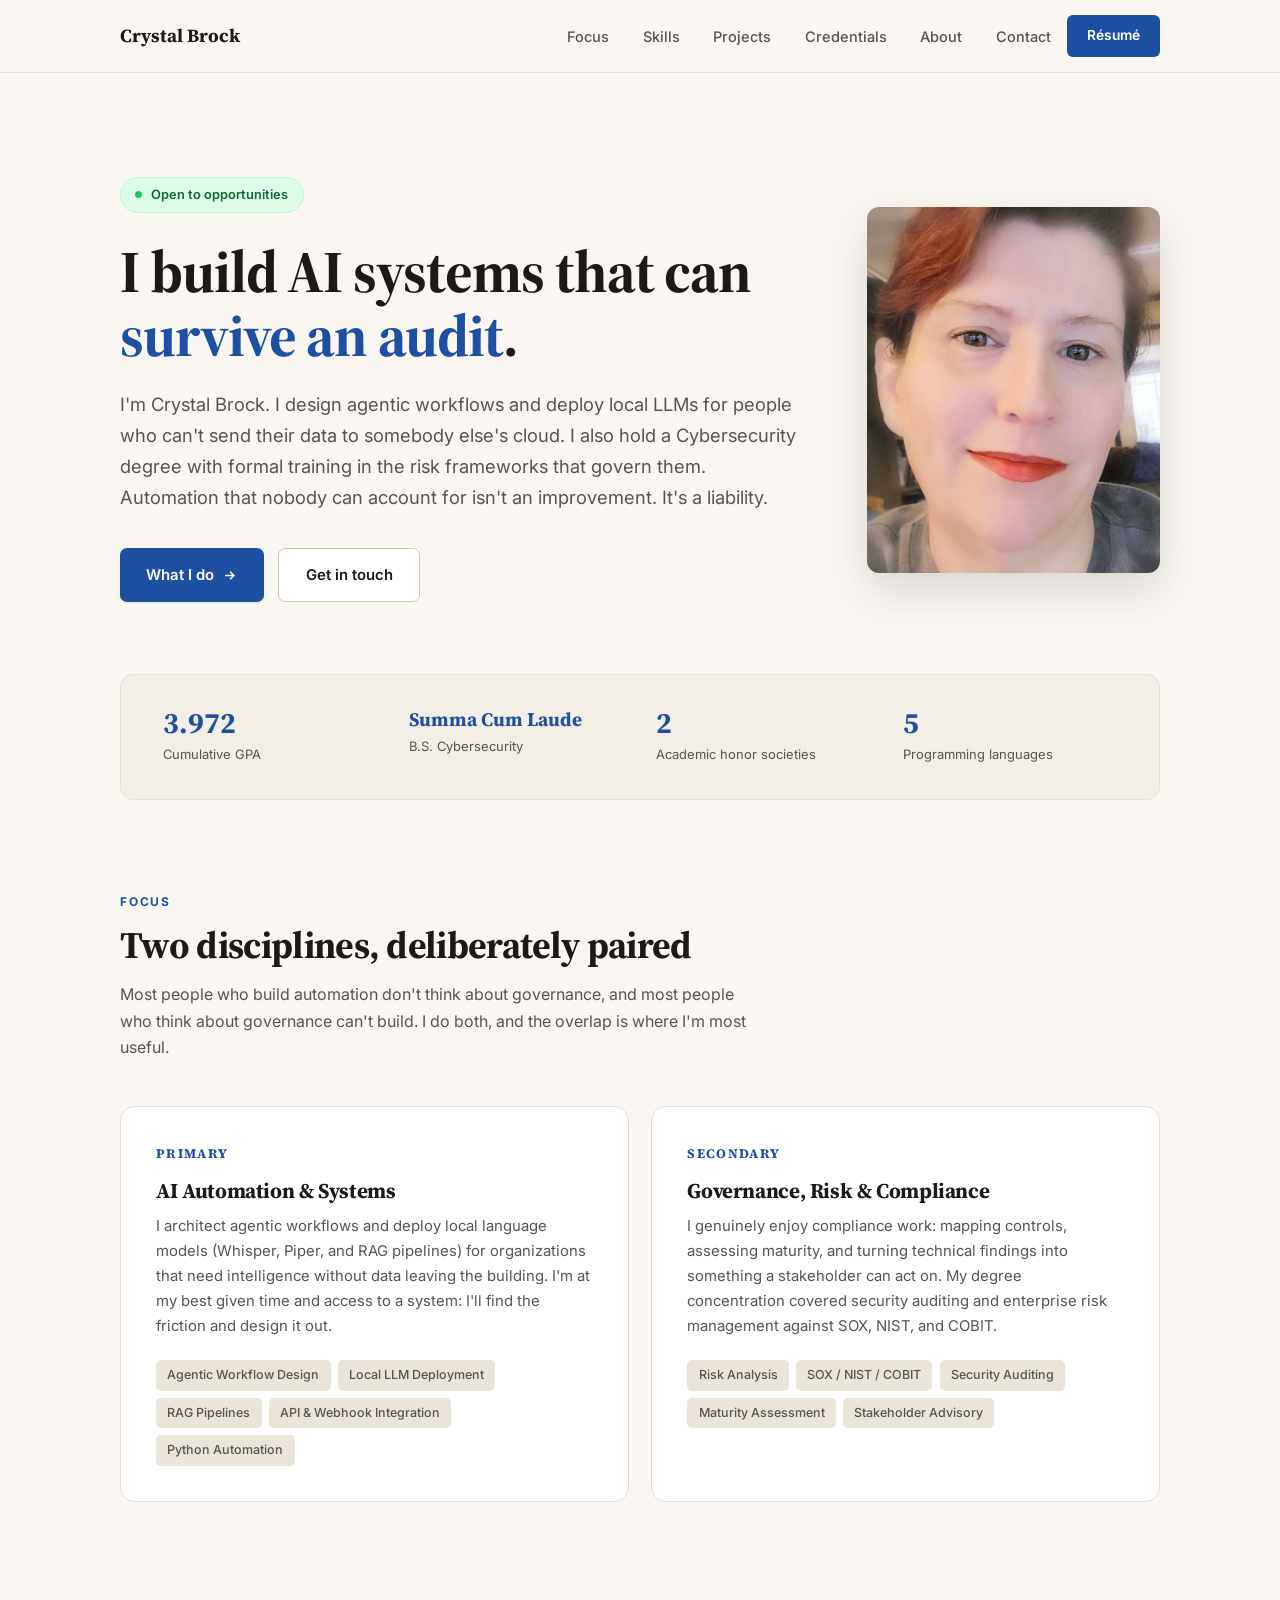
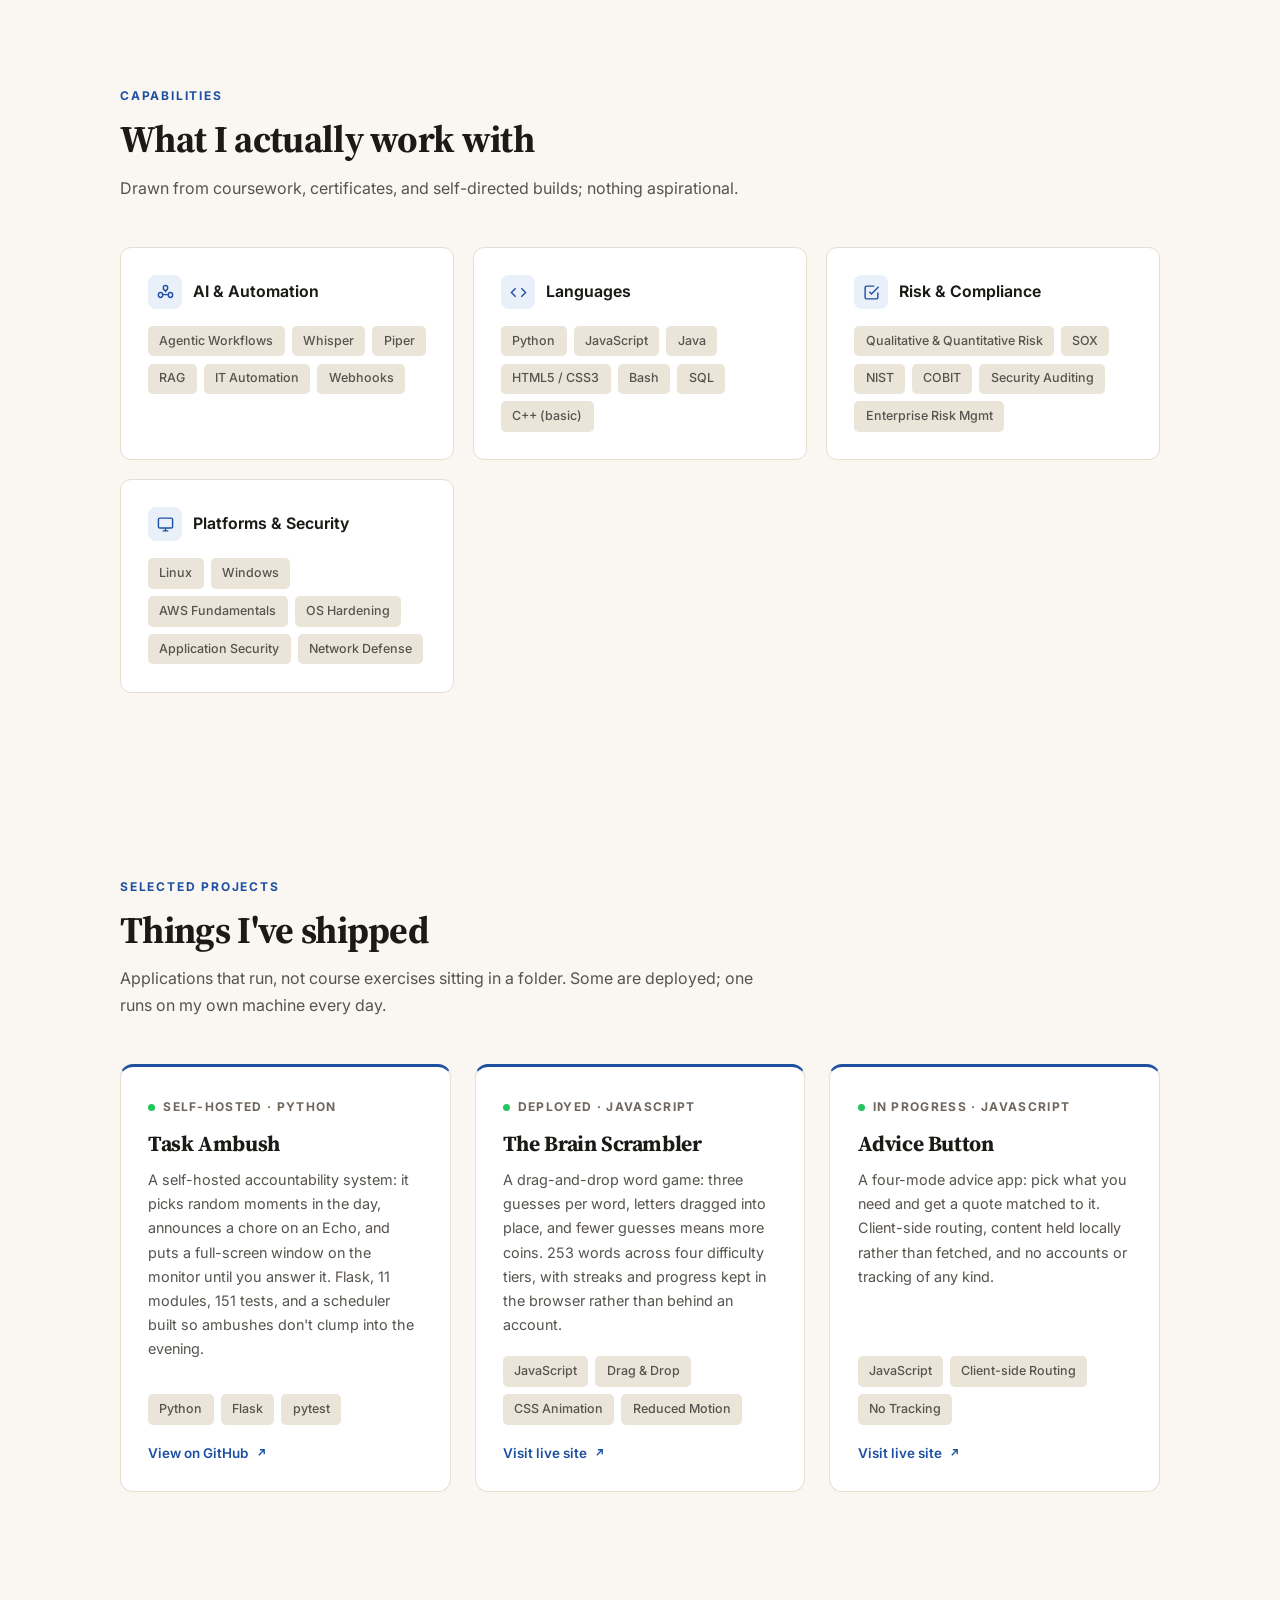
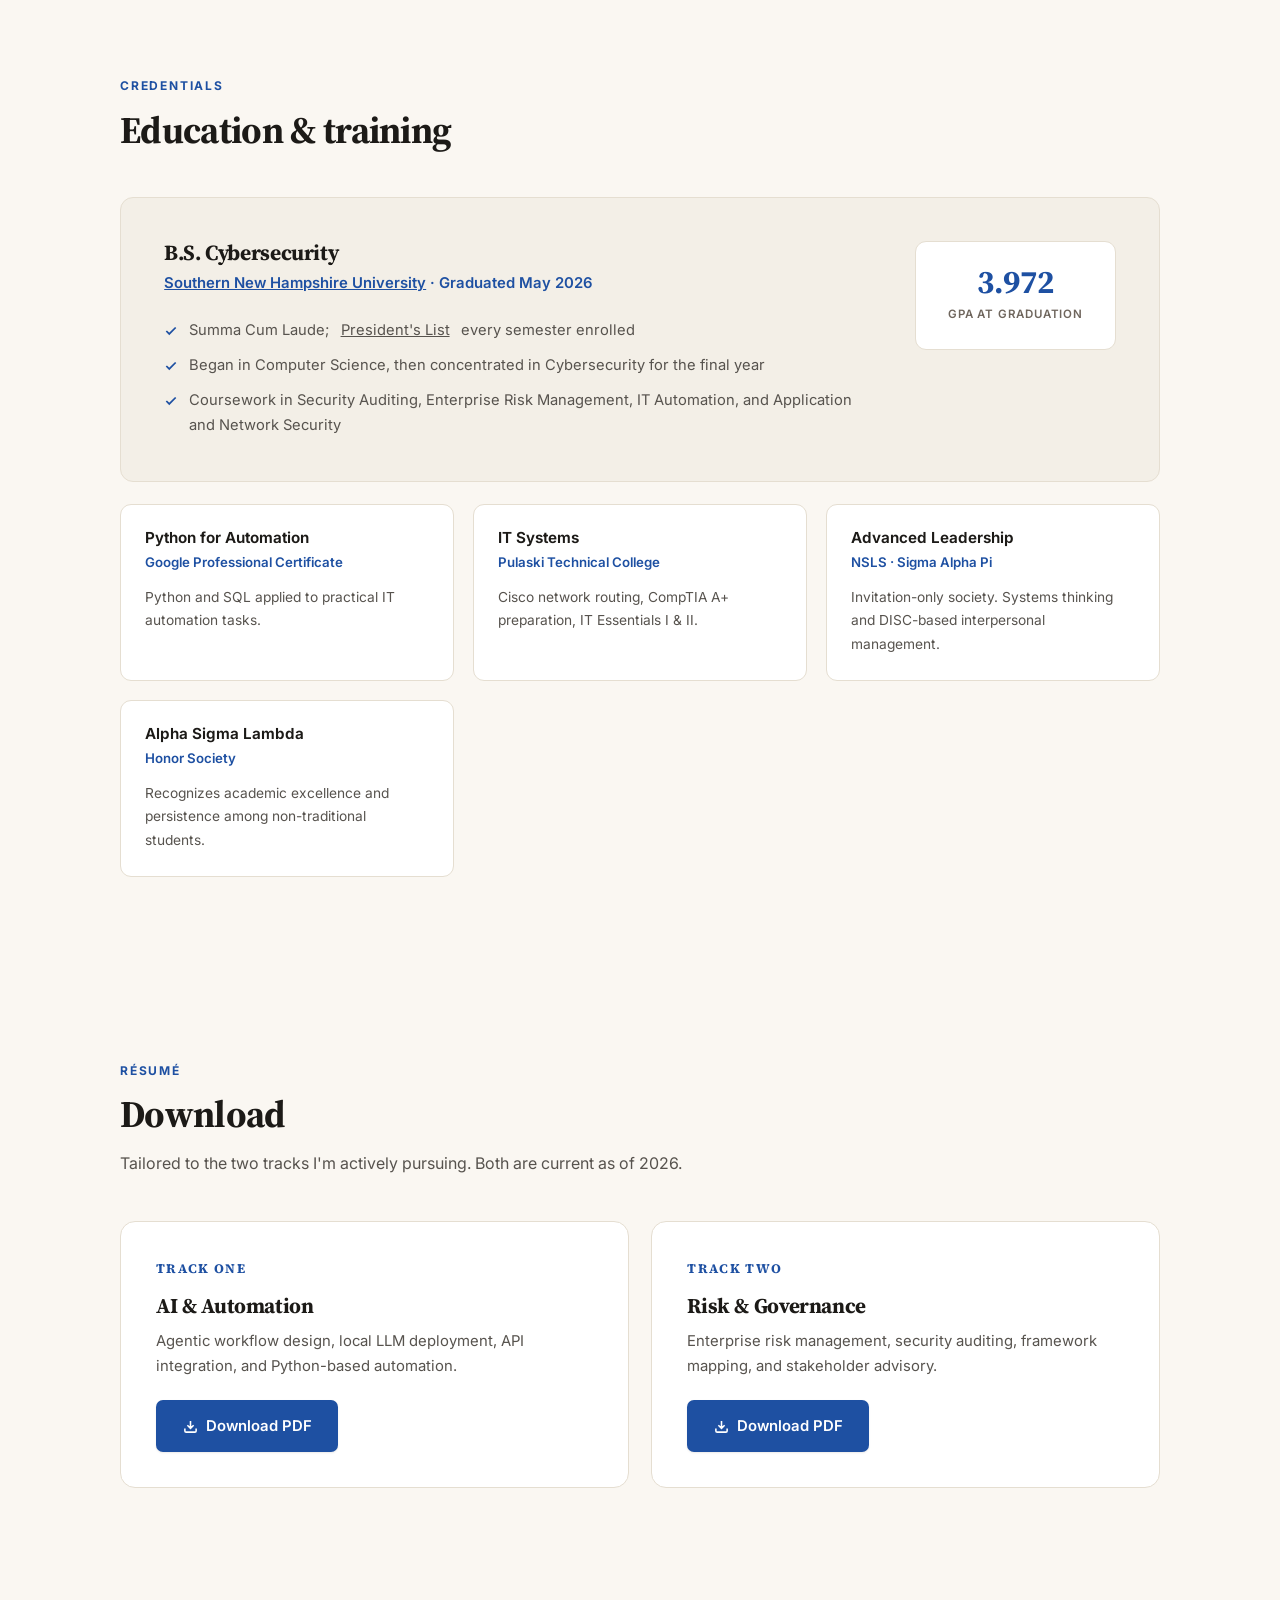
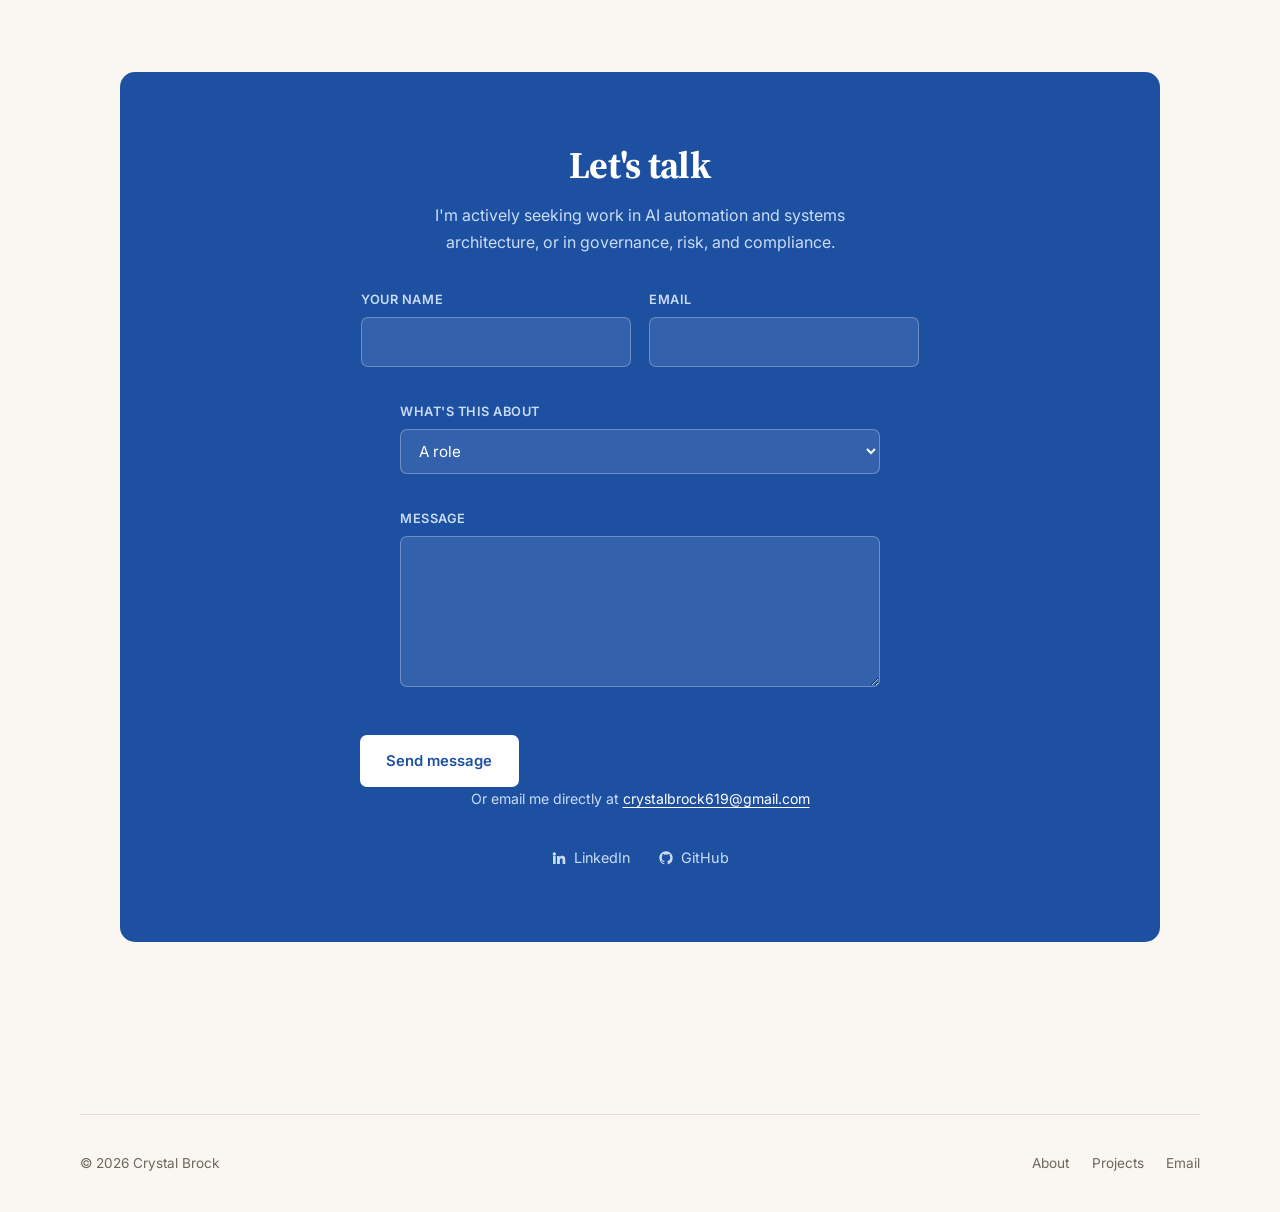
==== commit 57e13d31: "Correct the Brain Scrambler card after its redesign" ====
--- a/index.html
+++ b/index.html
@@ -159,10 +159,10 @@
 
     <a class="card card-text" href="https://thebrainscrambler.netlify.app/" target="_blank" rel="noopener">
       <div class="card-body">
-        <span class="card-kicker"><span class="pulse"></span>Deployed &middot; Python</span>
+        <span class="card-kicker"><span class="pulse"></span>Deployed &middot; JavaScript</span>
         <h3>The Brain Scrambler</h3>
-        <p>A word-scramble puzzle game built in Python: game-state logic, randomized rounds, and score tracking, deployed and playable in the browser.</p>
-        <div class="tags"><span class="tag">Python</span><span class="tag">Game Logic</span></div>
+        <p>A drag-and-drop word game: three guesses per word, letters dragged into place, and fewer guesses means more coins. 253 words across four difficulty tiers, with streaks and progress kept in the browser rather than behind an account.</p>
+        <div class="tags"><span class="tag">JavaScript</span><span class="tag">Drag &amp; Drop</span><span class="tag">CSS Animation</span><span class="tag">Reduced Motion</span></div>
         <span class="card-link">Visit live site
           <svg width="13" height="13" viewBox="0 0 24 24" fill="none" stroke="currentColor" stroke-width="2.5"><path d="M7 17L17 7M9 7h8v8"/></svg>
         </span>
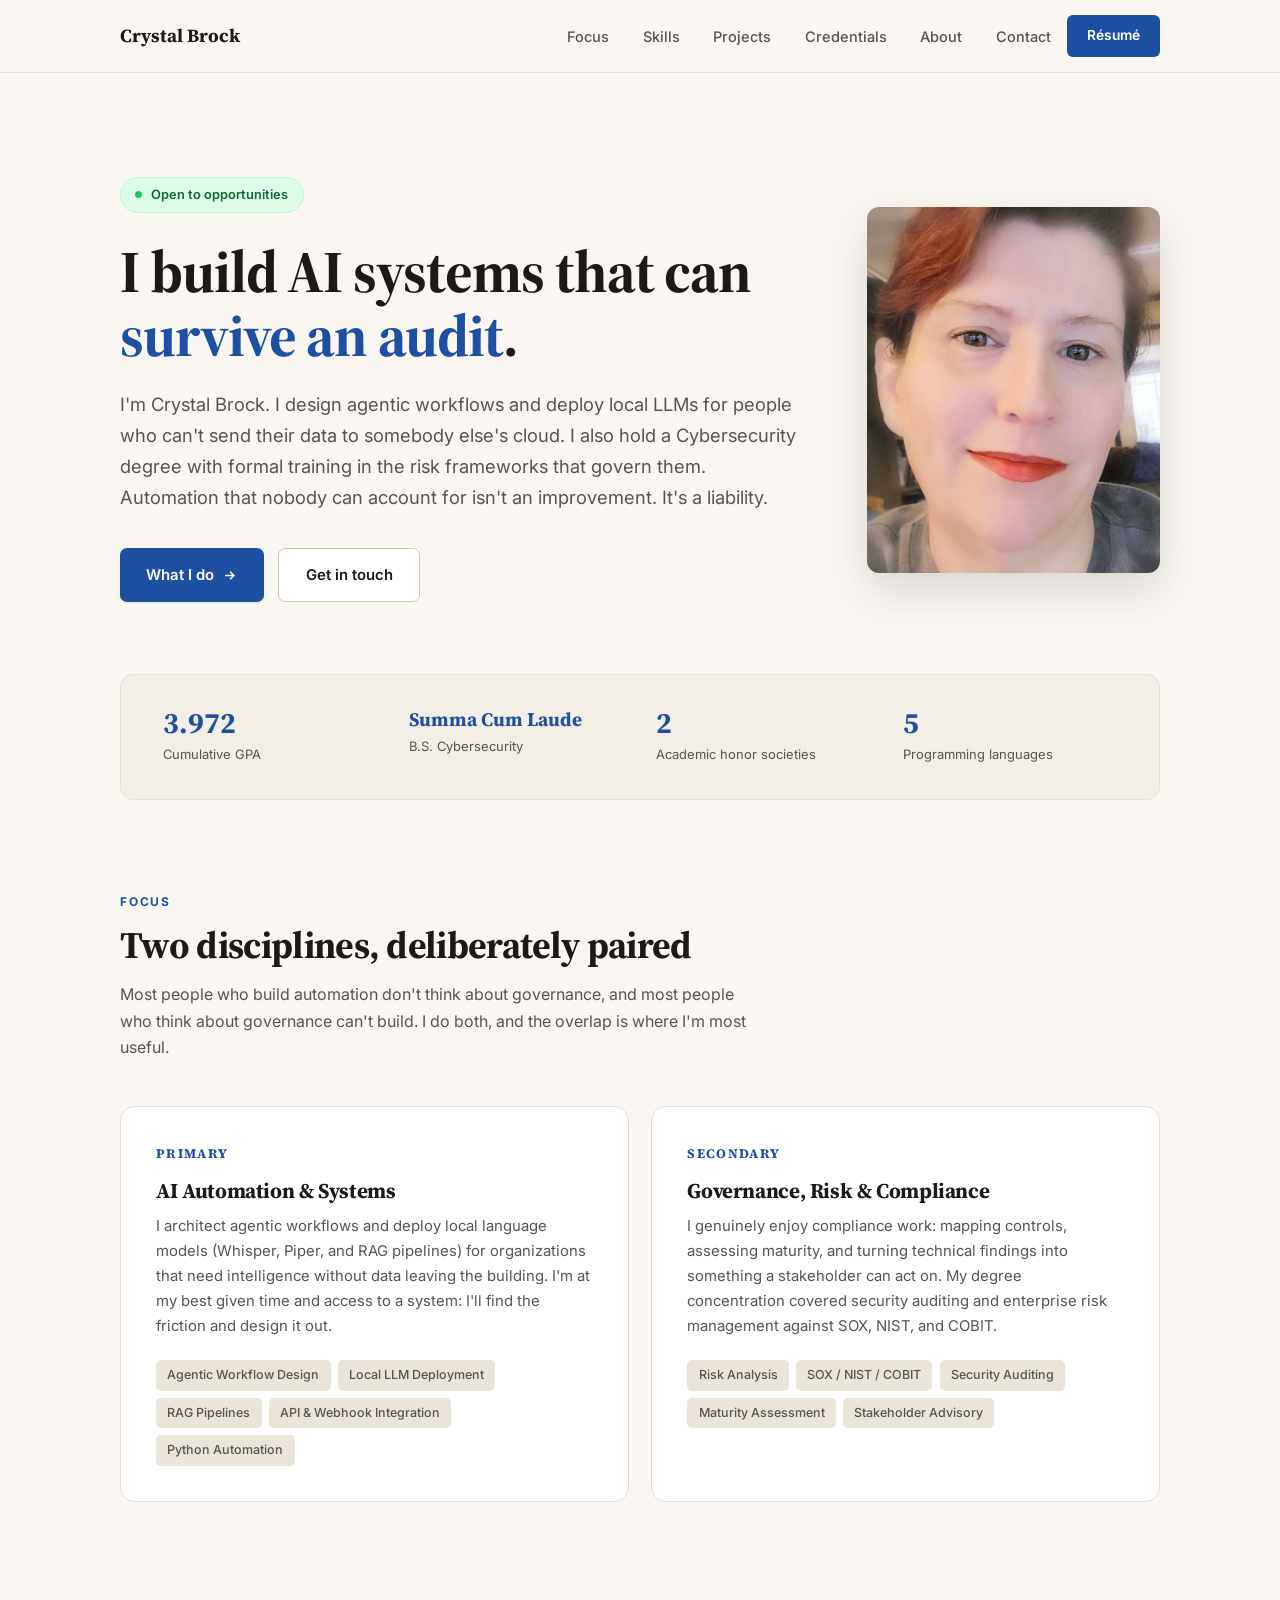
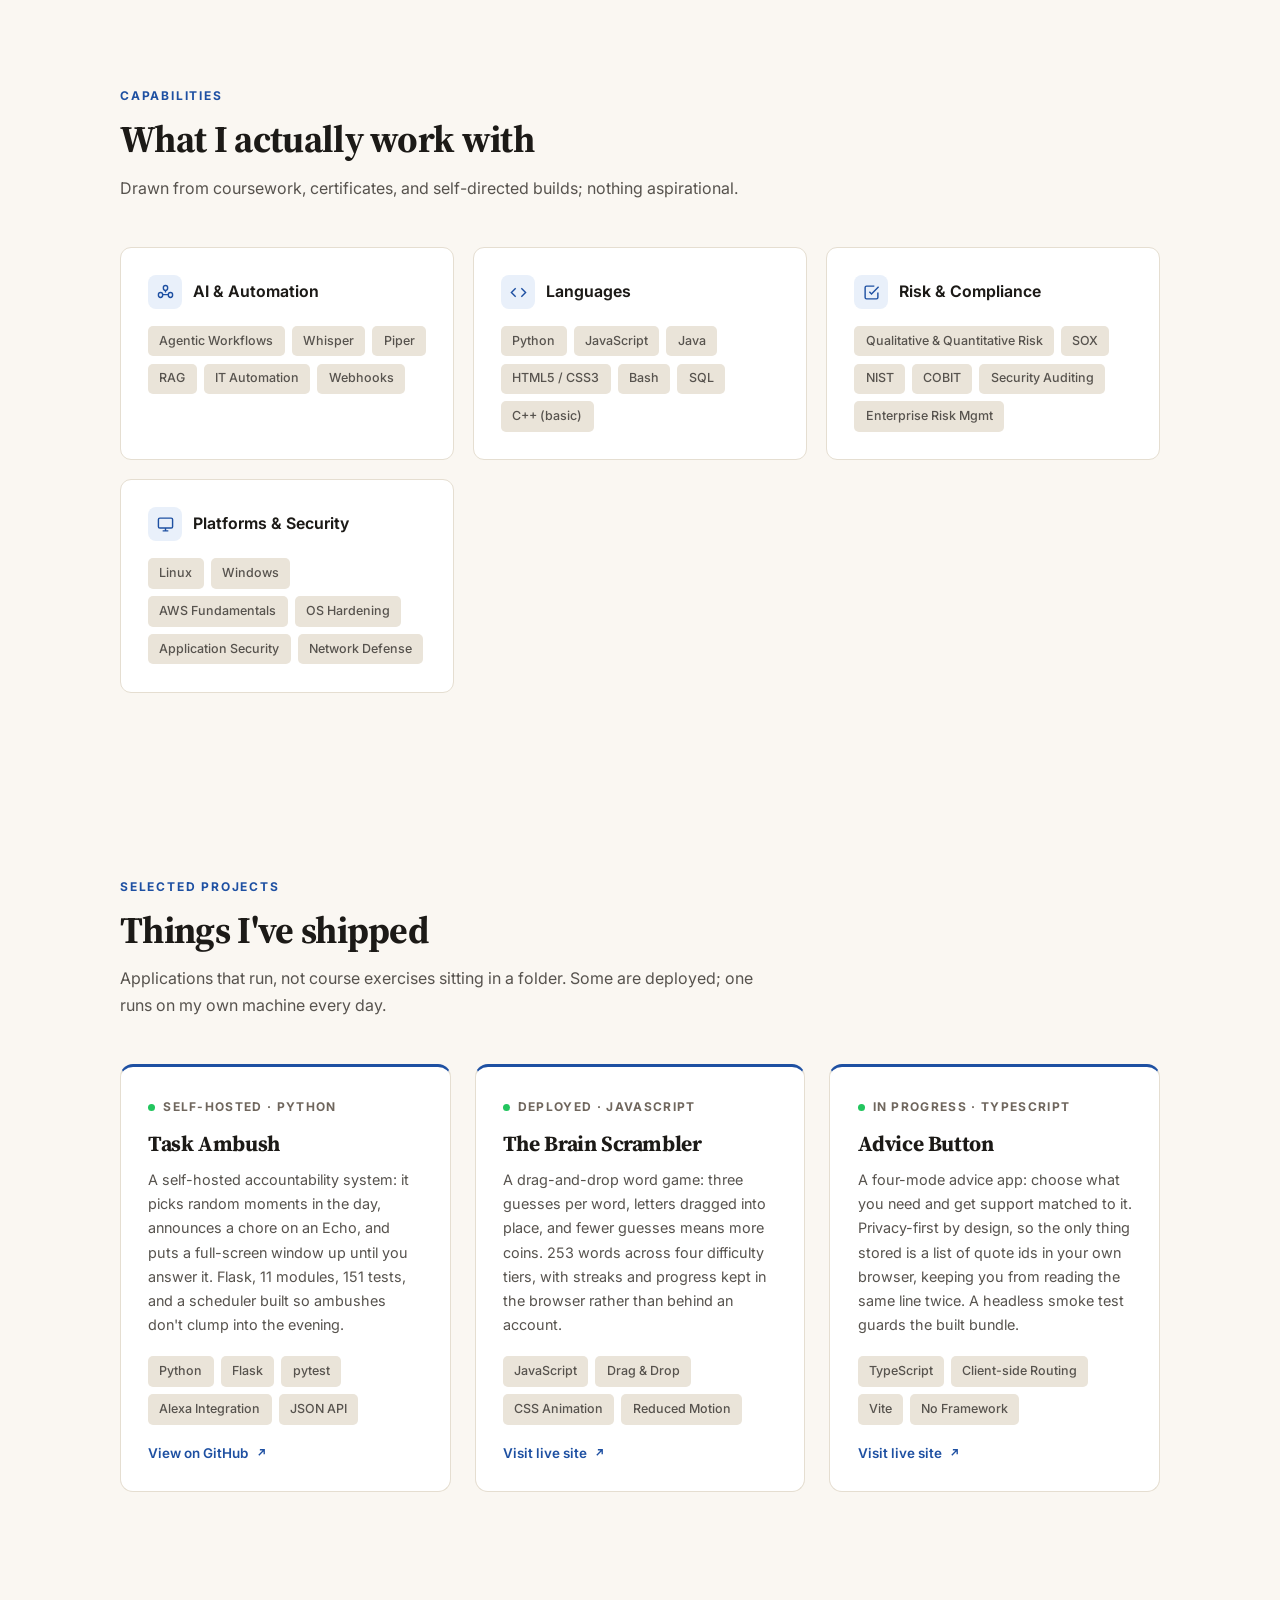
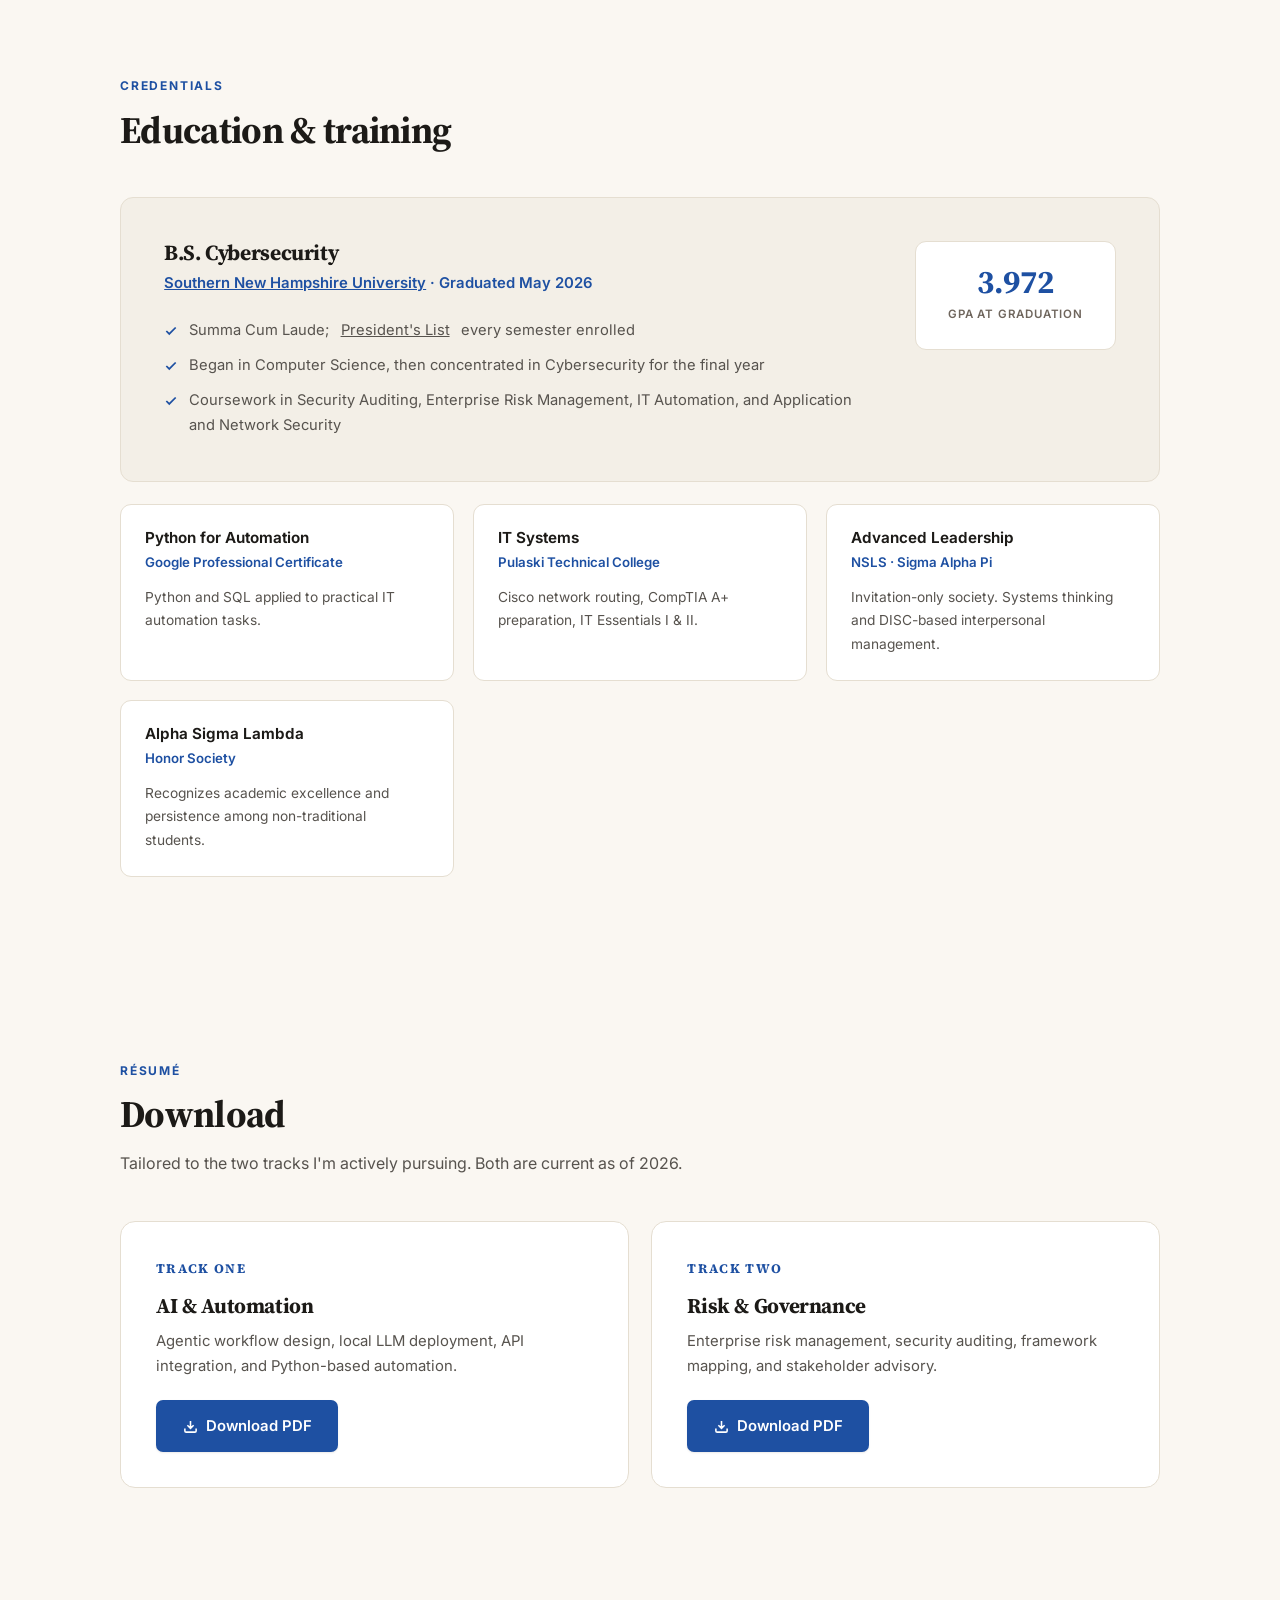
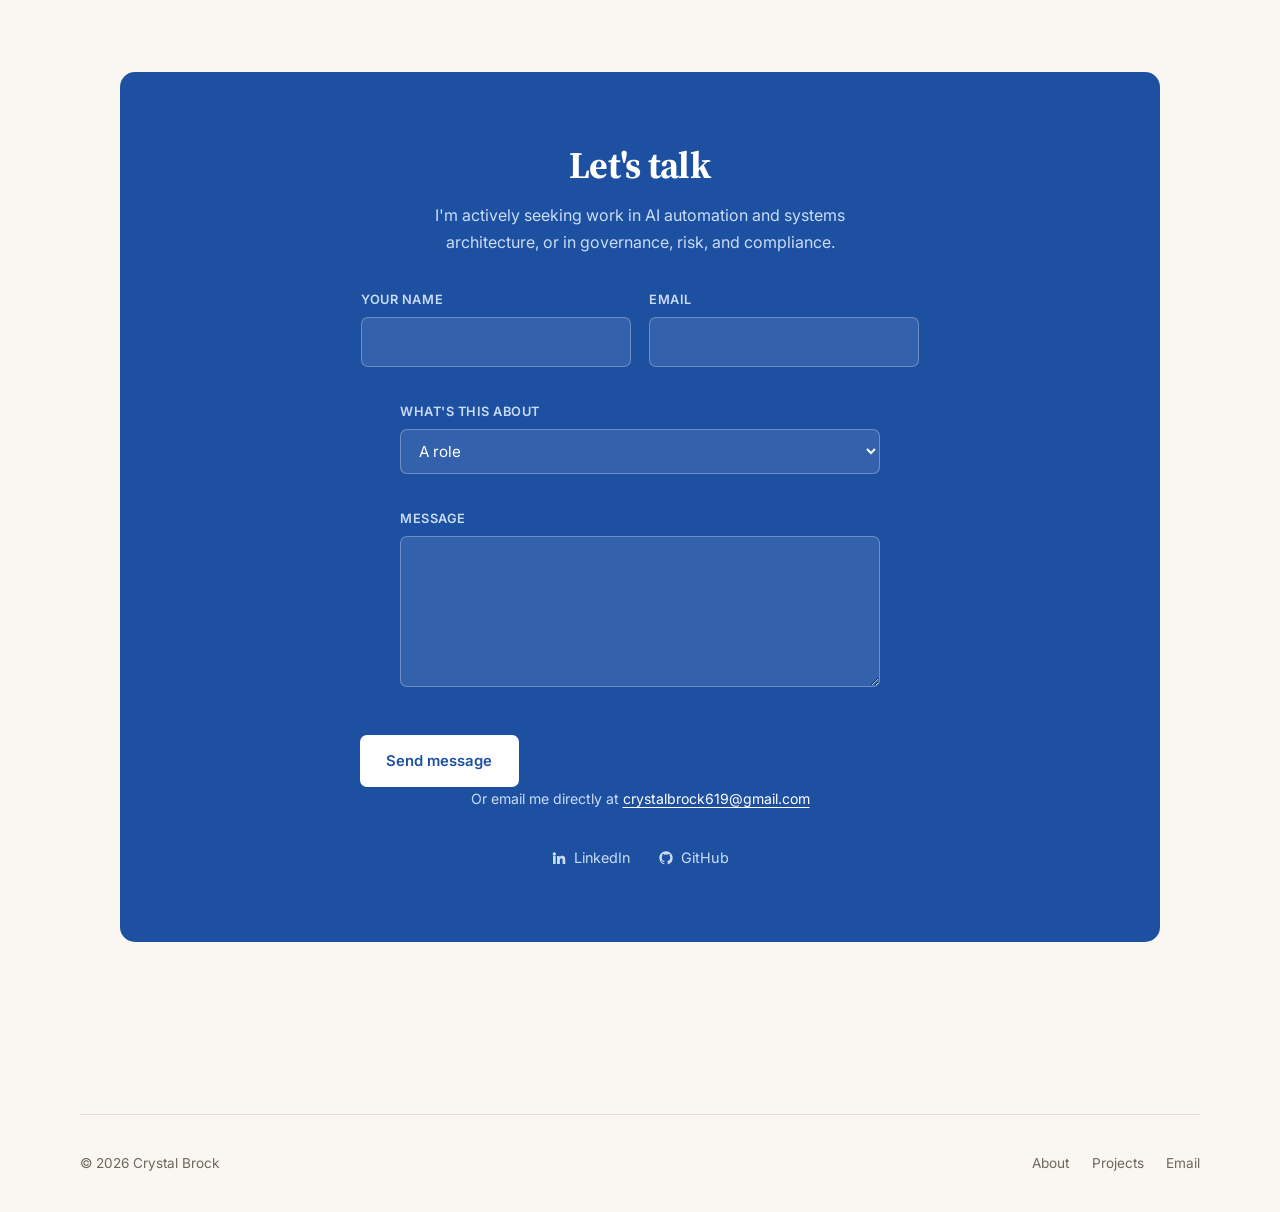
==== commit f7ca7cca: "Correct the Advice Button card and balance the project row" ====
--- a/index.html
+++ b/index.html
@@ -149,8 +149,8 @@
       <div class="card-body">
         <span class="card-kicker"><span class="pulse"></span>Self-hosted &middot; Python</span>
         <h3>Task Ambush</h3>
-        <p>A self-hosted accountability system: it picks random moments in the day, announces a chore on an Echo, and puts a full-screen window on the monitor until you answer it. Flask, 11 modules, 151 tests, and a scheduler built so ambushes don't clump into the evening.</p>
-        <div class="tags"><span class="tag">Python</span><span class="tag">Flask</span><span class="tag">pytest</span></div>
+        <p>A self-hosted accountability system: it picks random moments in the day, announces a chore on an Echo, and puts a full-screen window up until you answer it. Flask, 11 modules, 151 tests, and a scheduler built so ambushes don't clump into the evening.</p>
+        <div class="tags"><span class="tag">Python</span><span class="tag">Flask</span><span class="tag">pytest</span><span class="tag">Alexa Integration</span><span class="tag">JSON API</span></div>
         <span class="card-link">View on GitHub
           <svg width="13" height="13" viewBox="0 0 24 24" fill="none" stroke="currentColor" stroke-width="2.5"><path d="M7 17L17 7M9 7h8v8"/></svg>
         </span>
@@ -171,10 +171,10 @@
 
     <a class="card card-text" href="https://advicebutton.netlify.app/" target="_blank" rel="noopener">
       <div class="card-body">
-        <span class="card-kicker"><span class="pulse"></span>In progress &middot; JavaScript</span>
+        <span class="card-kicker"><span class="pulse"></span>In progress &middot; TypeScript</span>
         <h3>Advice Button</h3>
-        <p>A four-mode advice app: pick what you need and get a quote matched to it. Client-side routing, content held locally rather than fetched, and no accounts or tracking of any kind.</p>
-        <div class="tags"><span class="tag">JavaScript</span><span class="tag">Client-side Routing</span><span class="tag">No Tracking</span></div>
+        <p>A four-mode advice app: choose what you need and get support matched to it. Privacy-first by design, so the only thing stored is a list of quote ids in your own browser, keeping you from reading the same line twice. A headless smoke test guards the built bundle.</p>
+        <div class="tags"><span class="tag">TypeScript</span><span class="tag">Client-side Routing</span><span class="tag">Vite</span><span class="tag">No Framework</span></div>
         <span class="card-link">Visit live site
           <svg width="13" height="13" viewBox="0 0 24 24" fill="none" stroke="currentColor" stroke-width="2.5"><path d="M7 17L17 7M9 7h8v8"/></svg>
         </span>
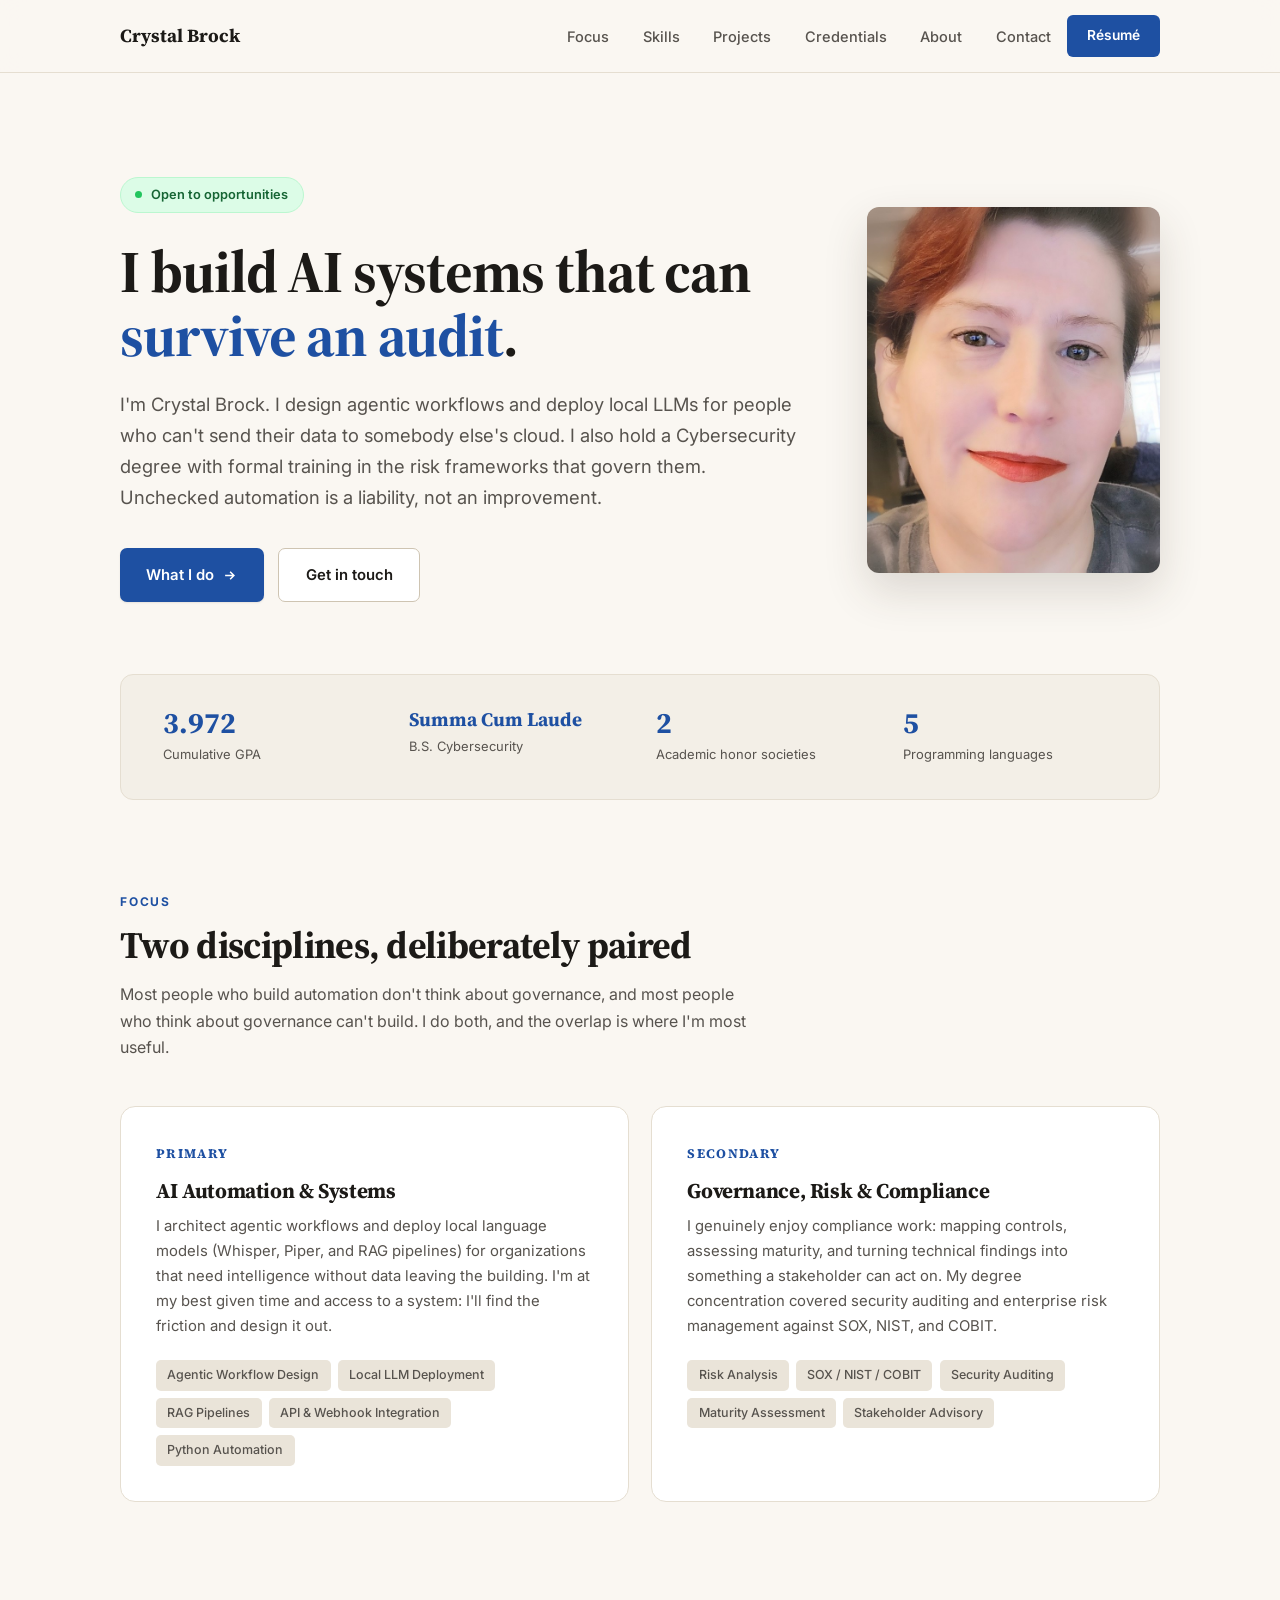
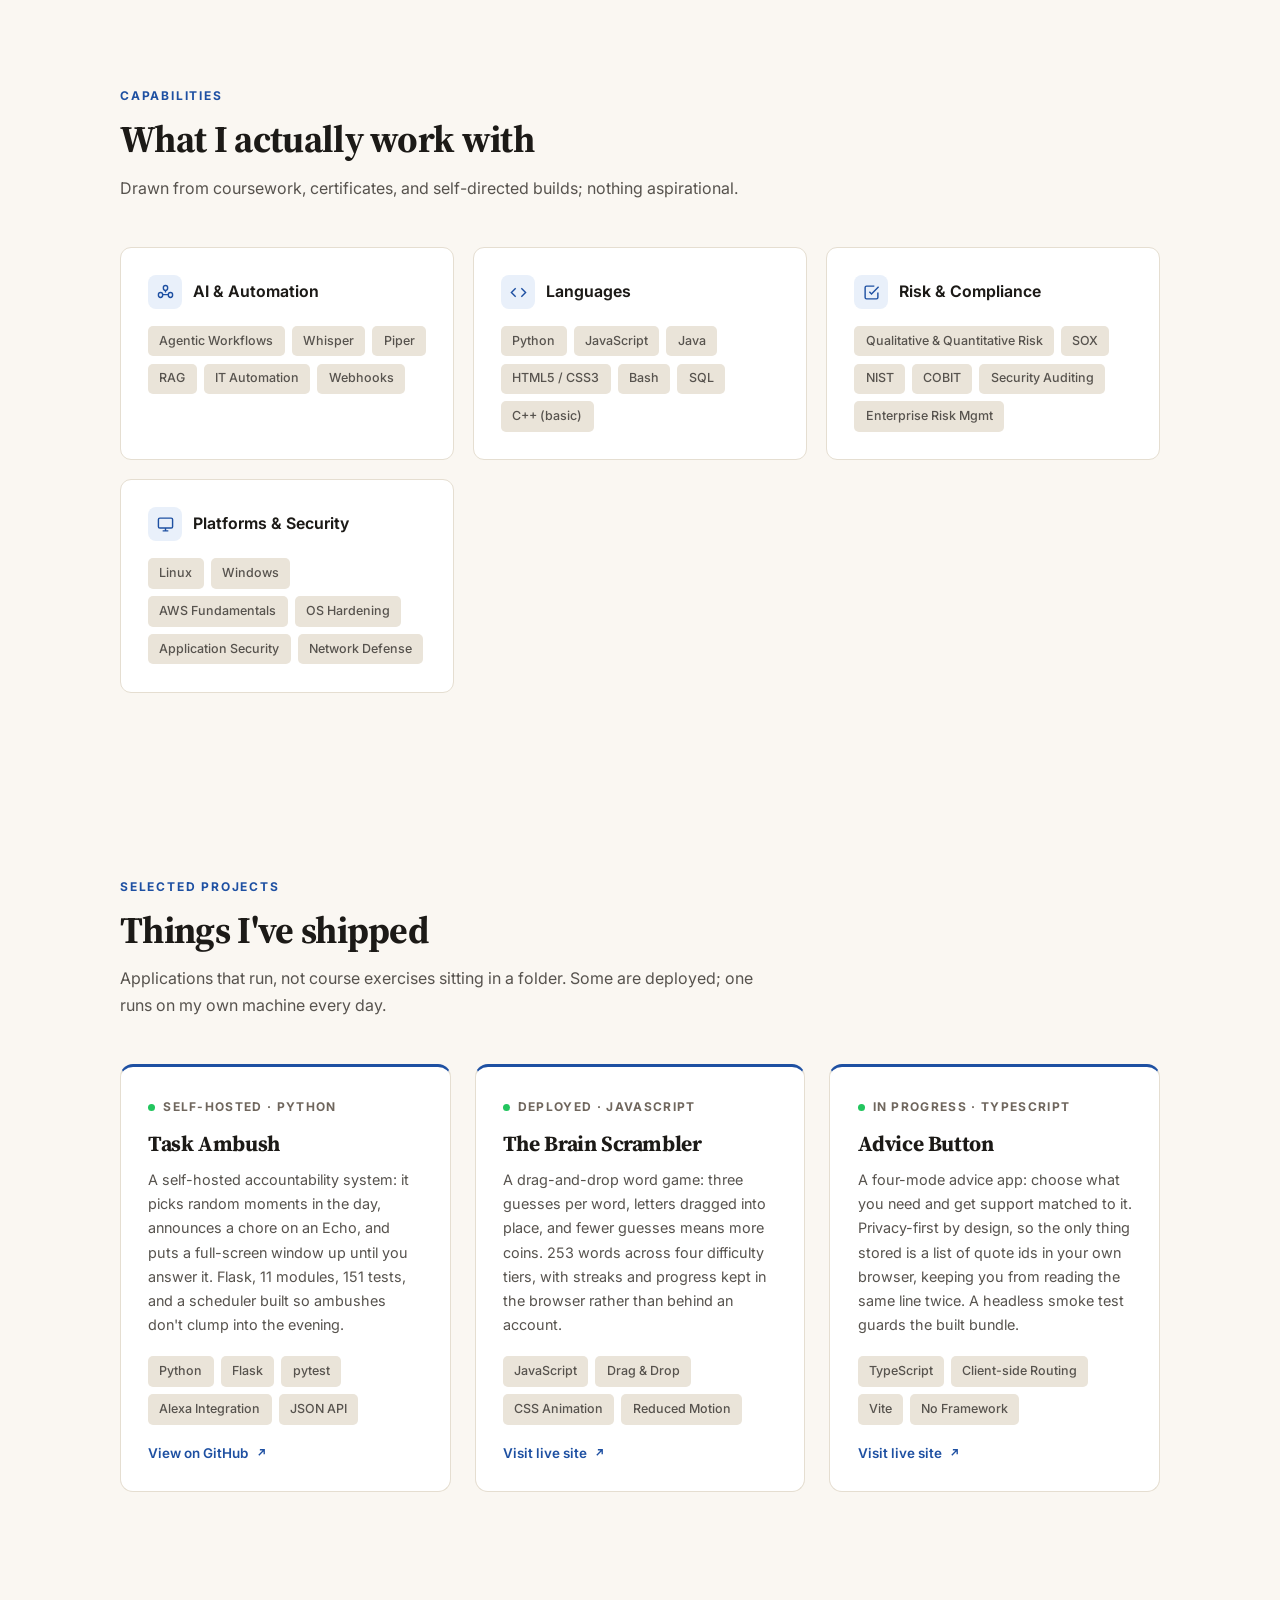
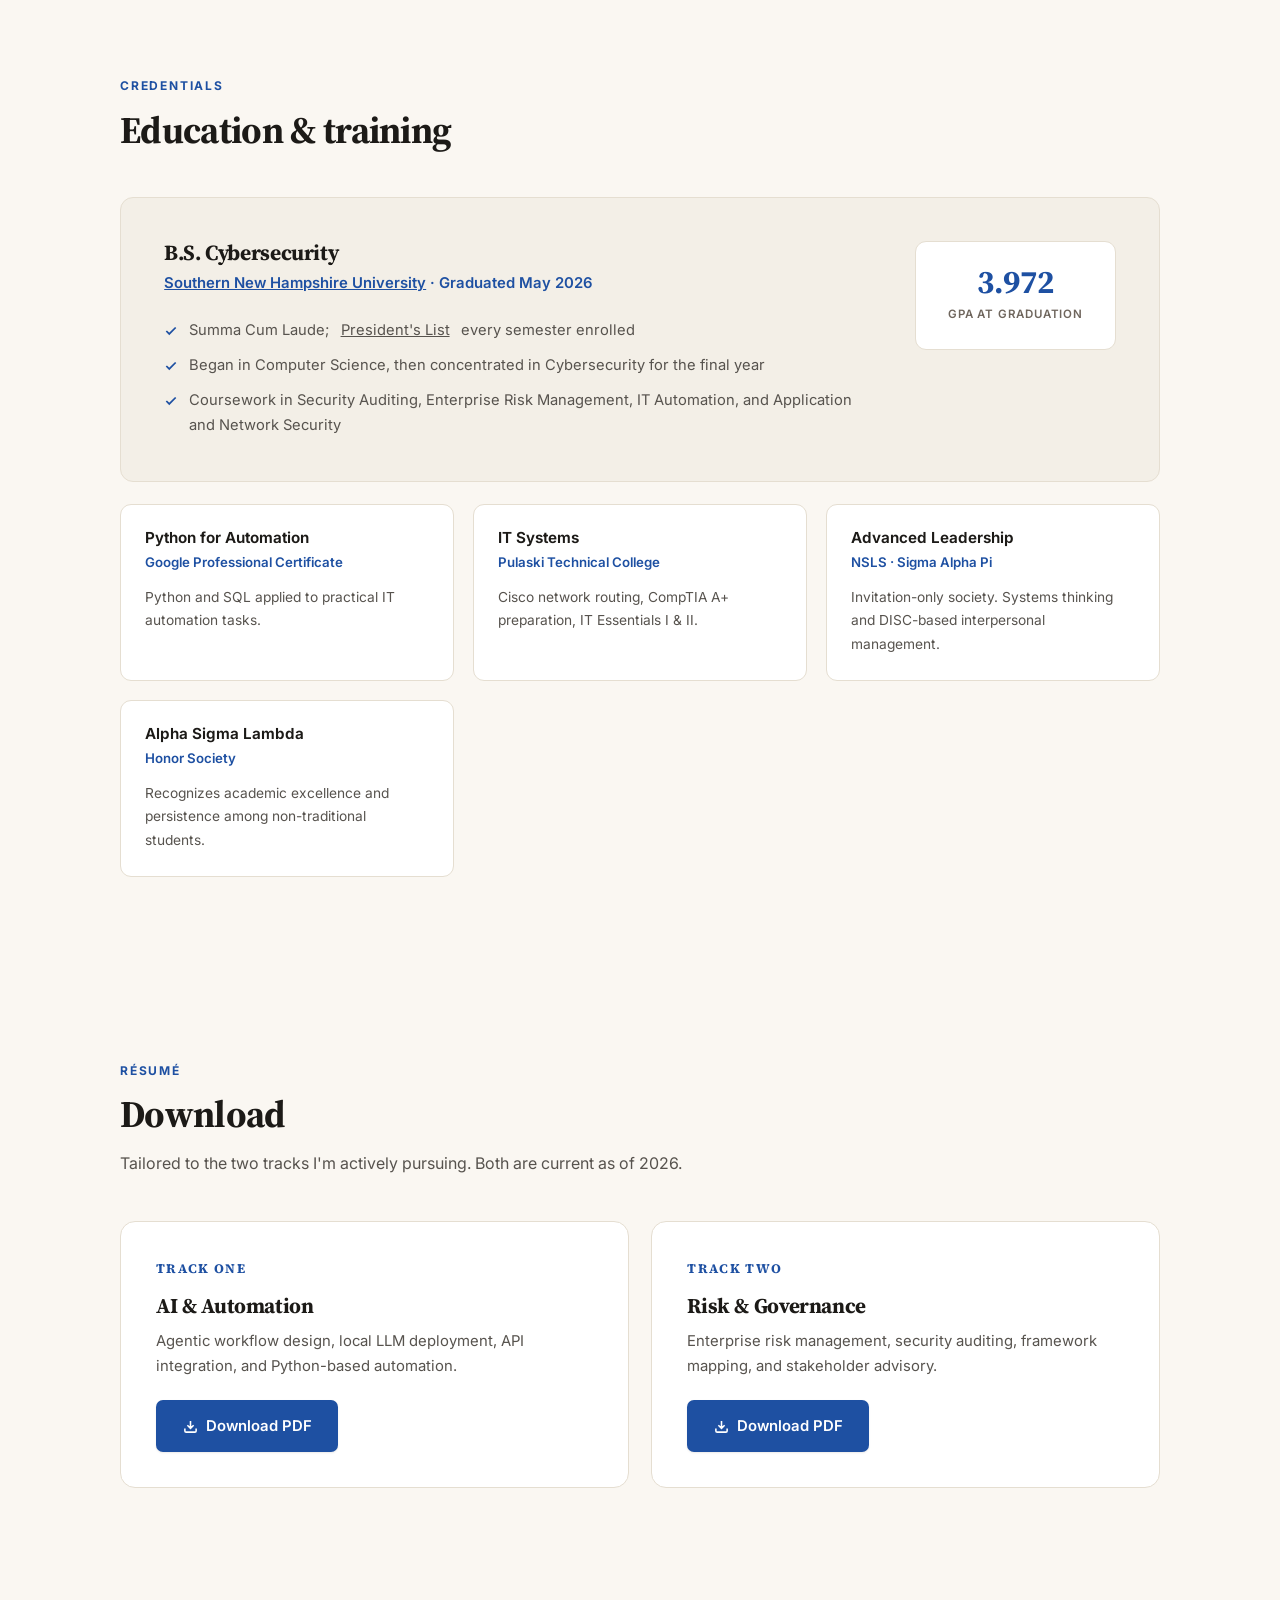
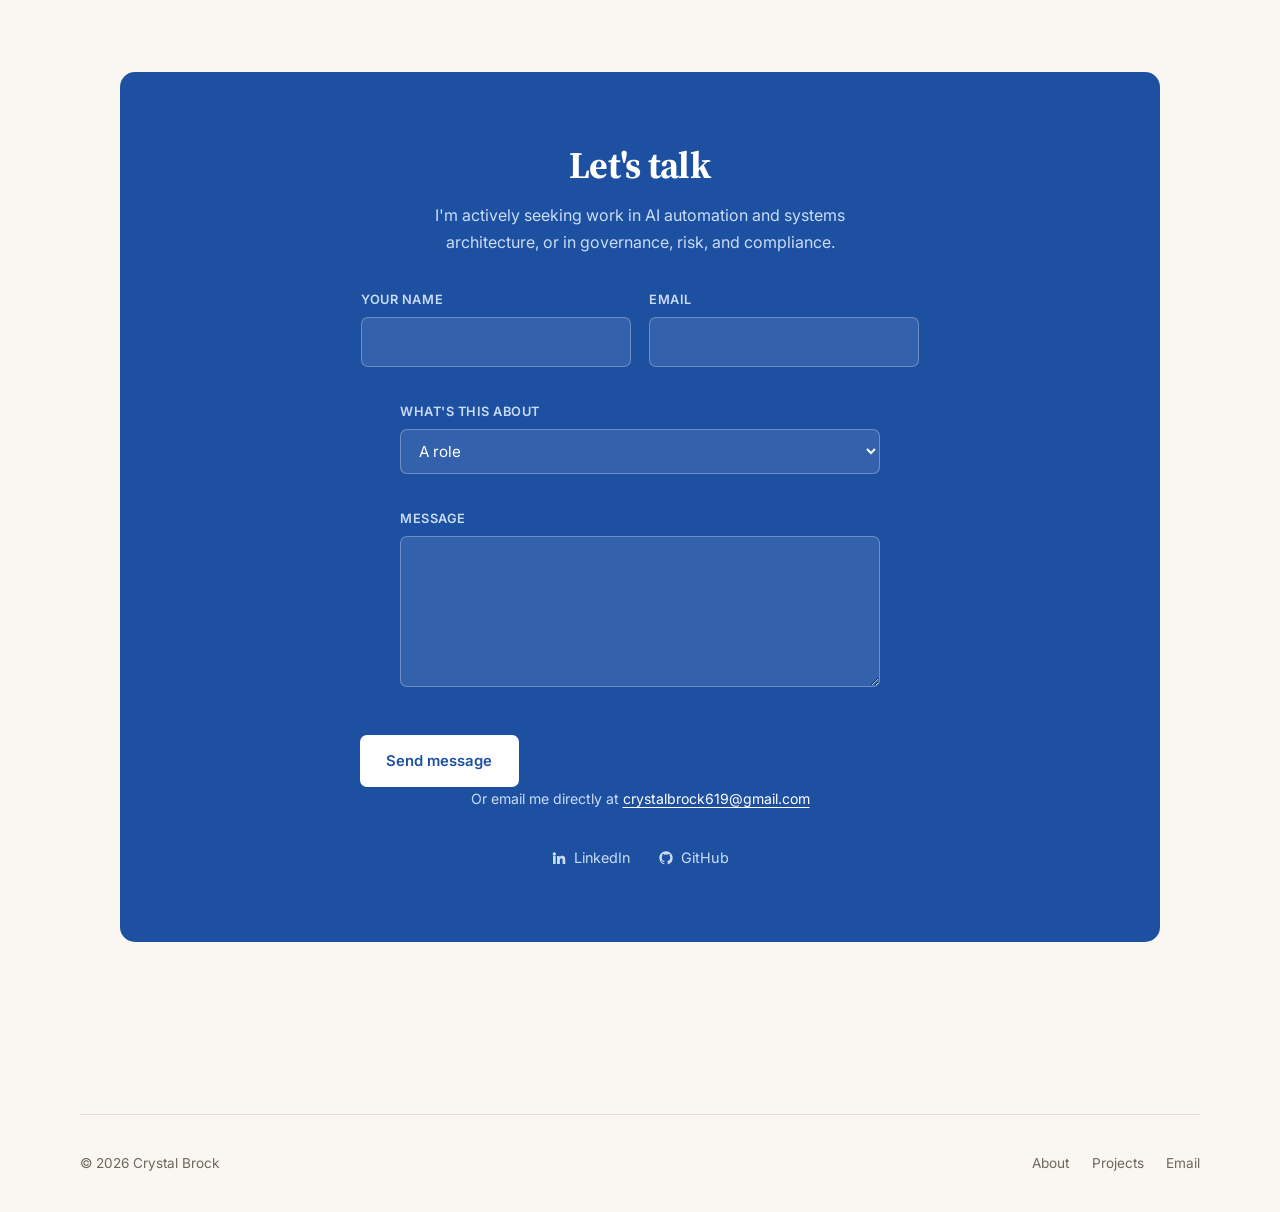
==== commit 46f275b9: "Tighten the closing line of the hero" ====
--- a/index.html
+++ b/index.html
@@ -52,7 +52,7 @@
       <div>
         <span class="badge-avail"><span class="pulse"></span>Open to opportunities</span>
         <h1>I build AI systems that can <em>survive an audit</em>.</h1>
-        <p class="lede">I'm Crystal Brock. I design agentic workflows and deploy local LLMs for people who can't send their data to somebody else's cloud. I also hold a Cybersecurity degree with formal training in the risk frameworks that govern them. Automation that nobody can account for isn't an improvement. It's a liability.</p>
+        <p class="lede">I'm Crystal Brock. I design agentic workflows and deploy local LLMs for people who can't send their data to somebody else's cloud. I also hold a Cybersecurity degree with formal training in the risk frameworks that govern them. Unchecked automation is a liability, not an improvement.</p>
         <div class="btn-row">
           <a href="#focus" class="btn btn-primary">What I do
             <svg width="15" height="15" viewBox="0 0 24 24" fill="none" stroke="currentColor" stroke-width="2.5"><path d="M5 12h14M13 6l6 6-6 6"/></svg>
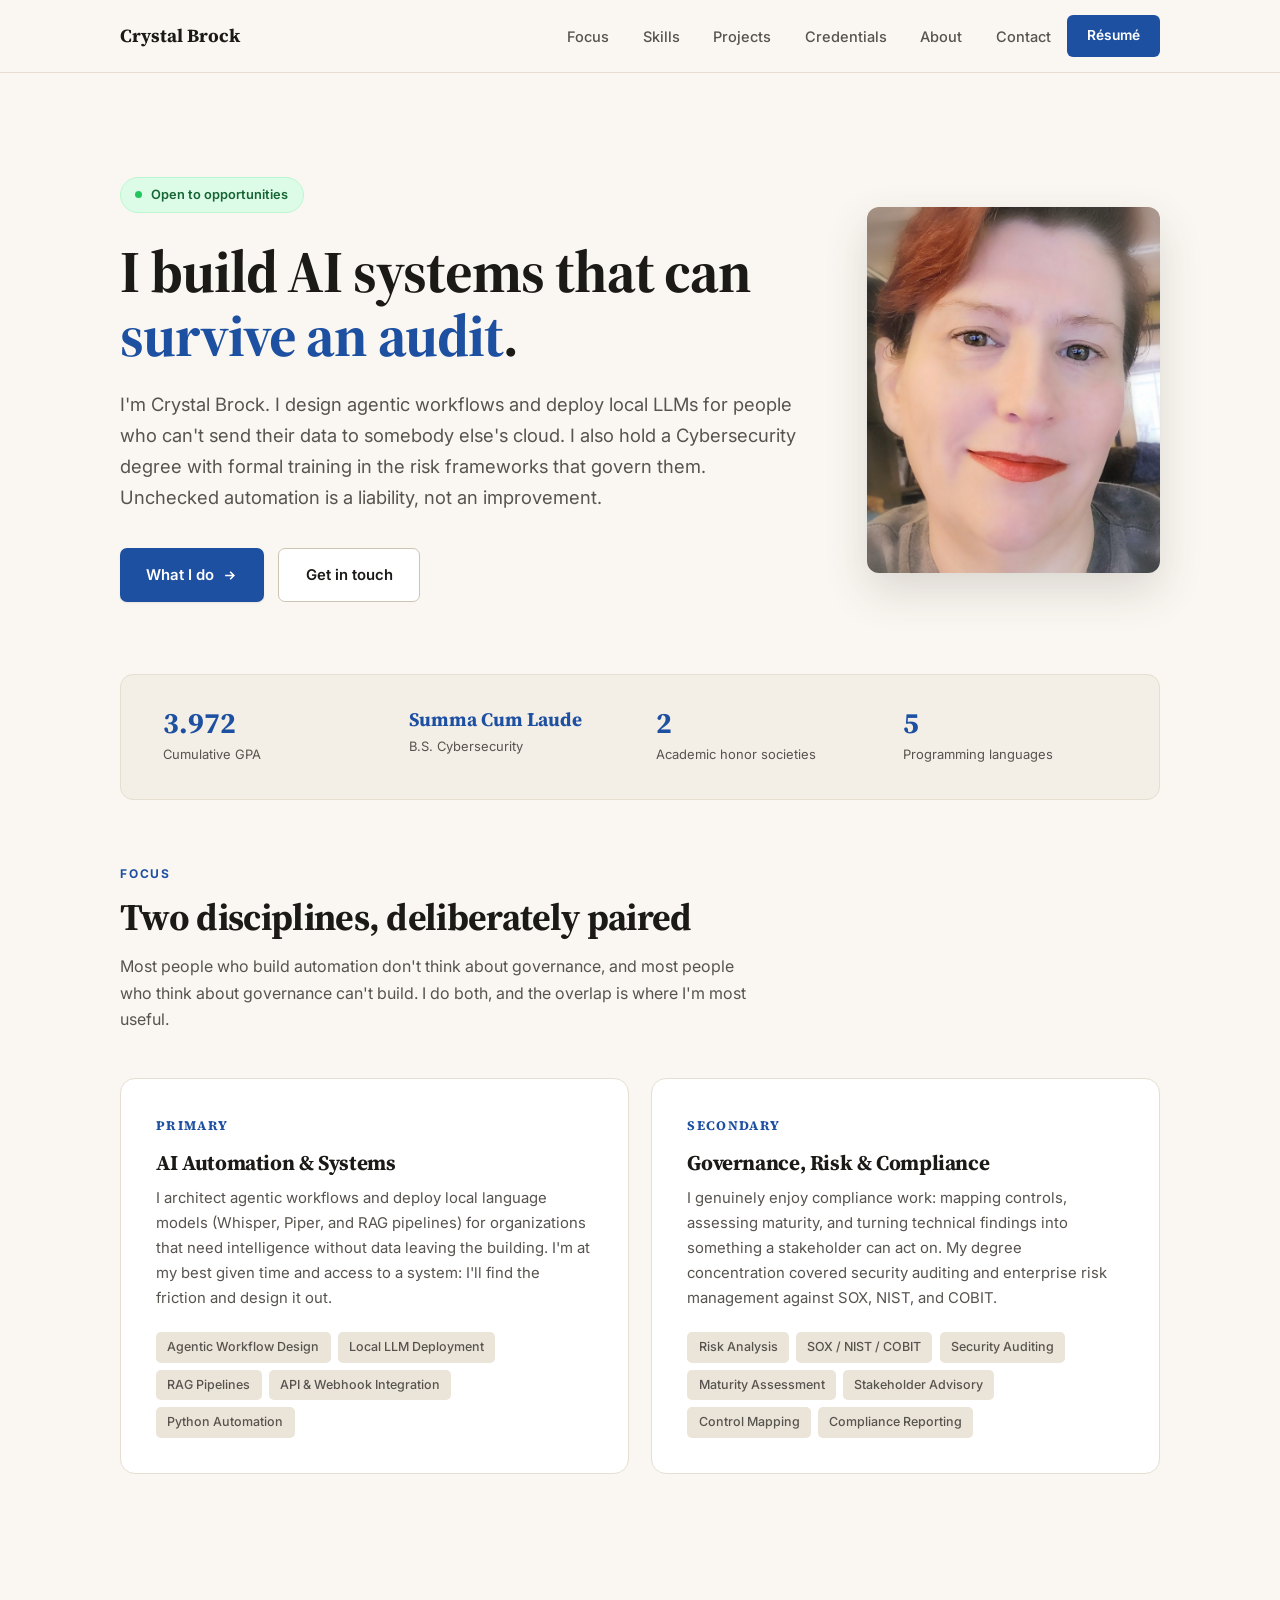
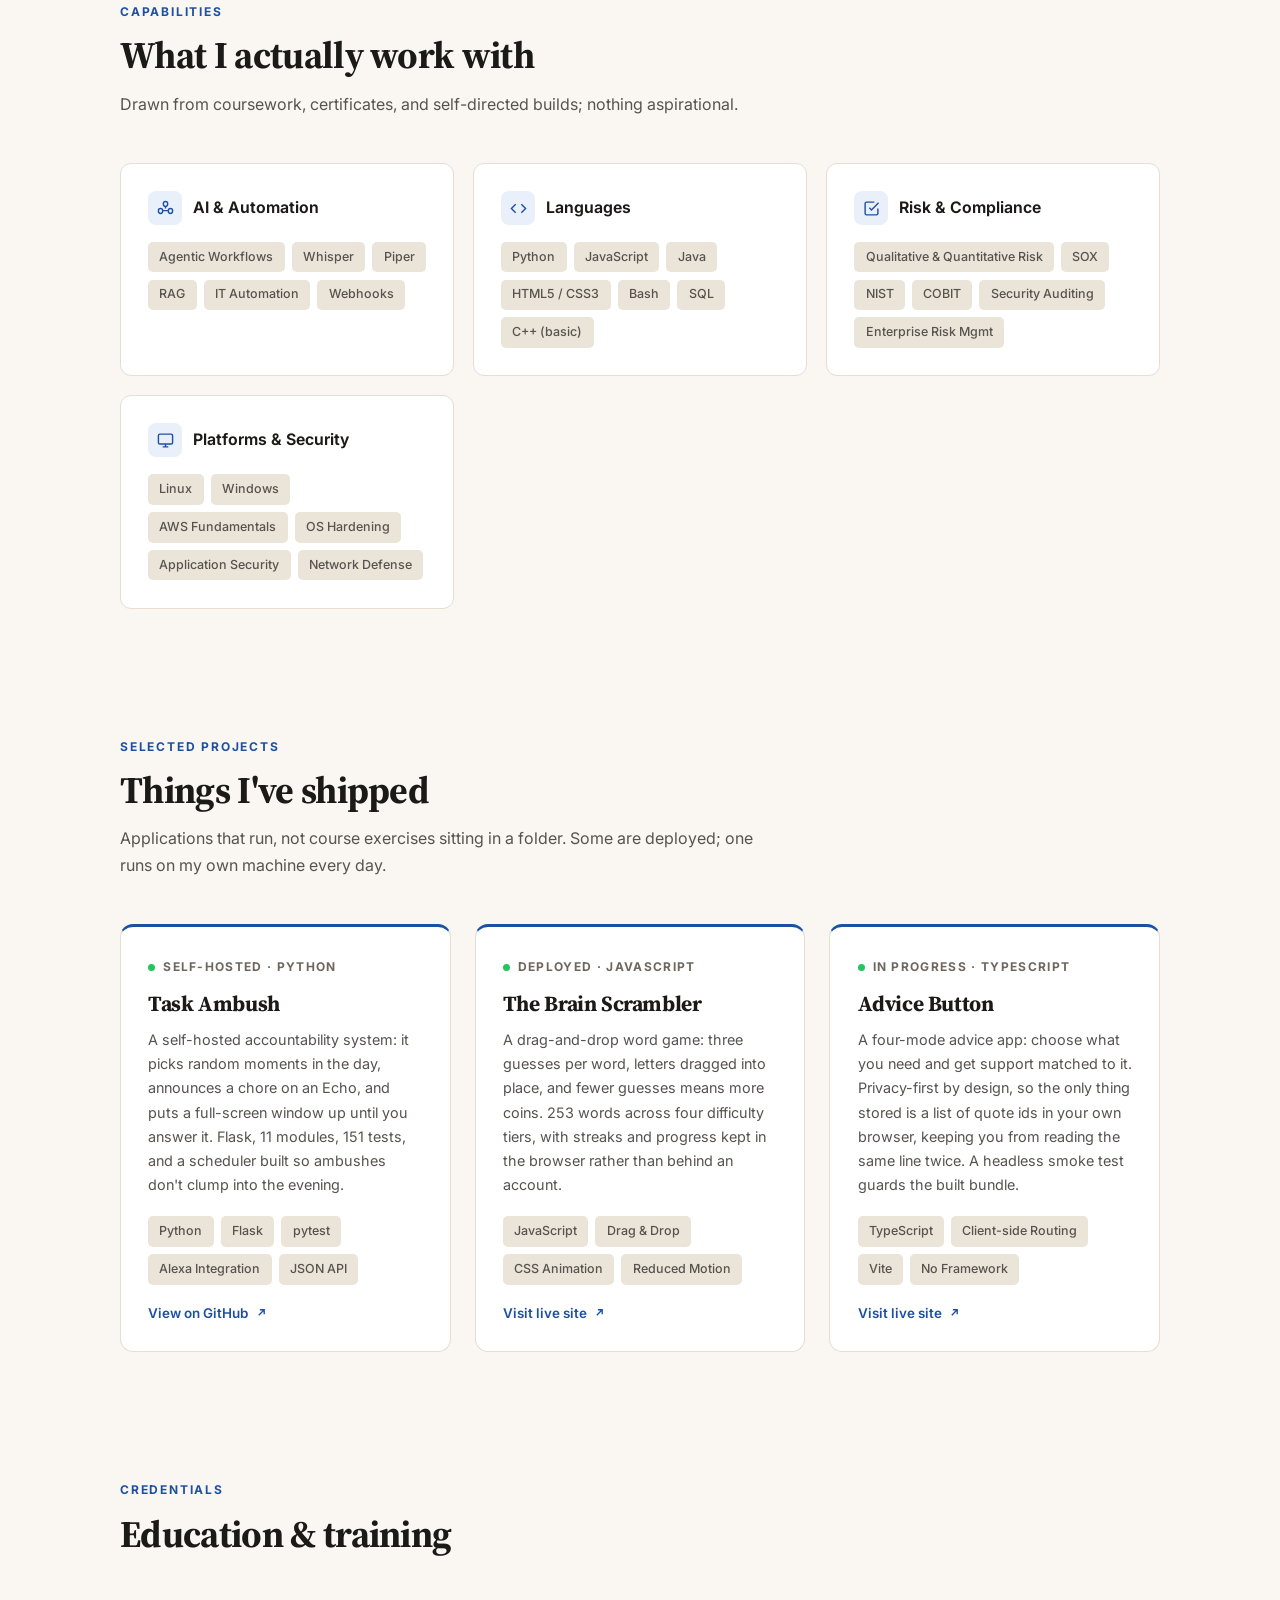
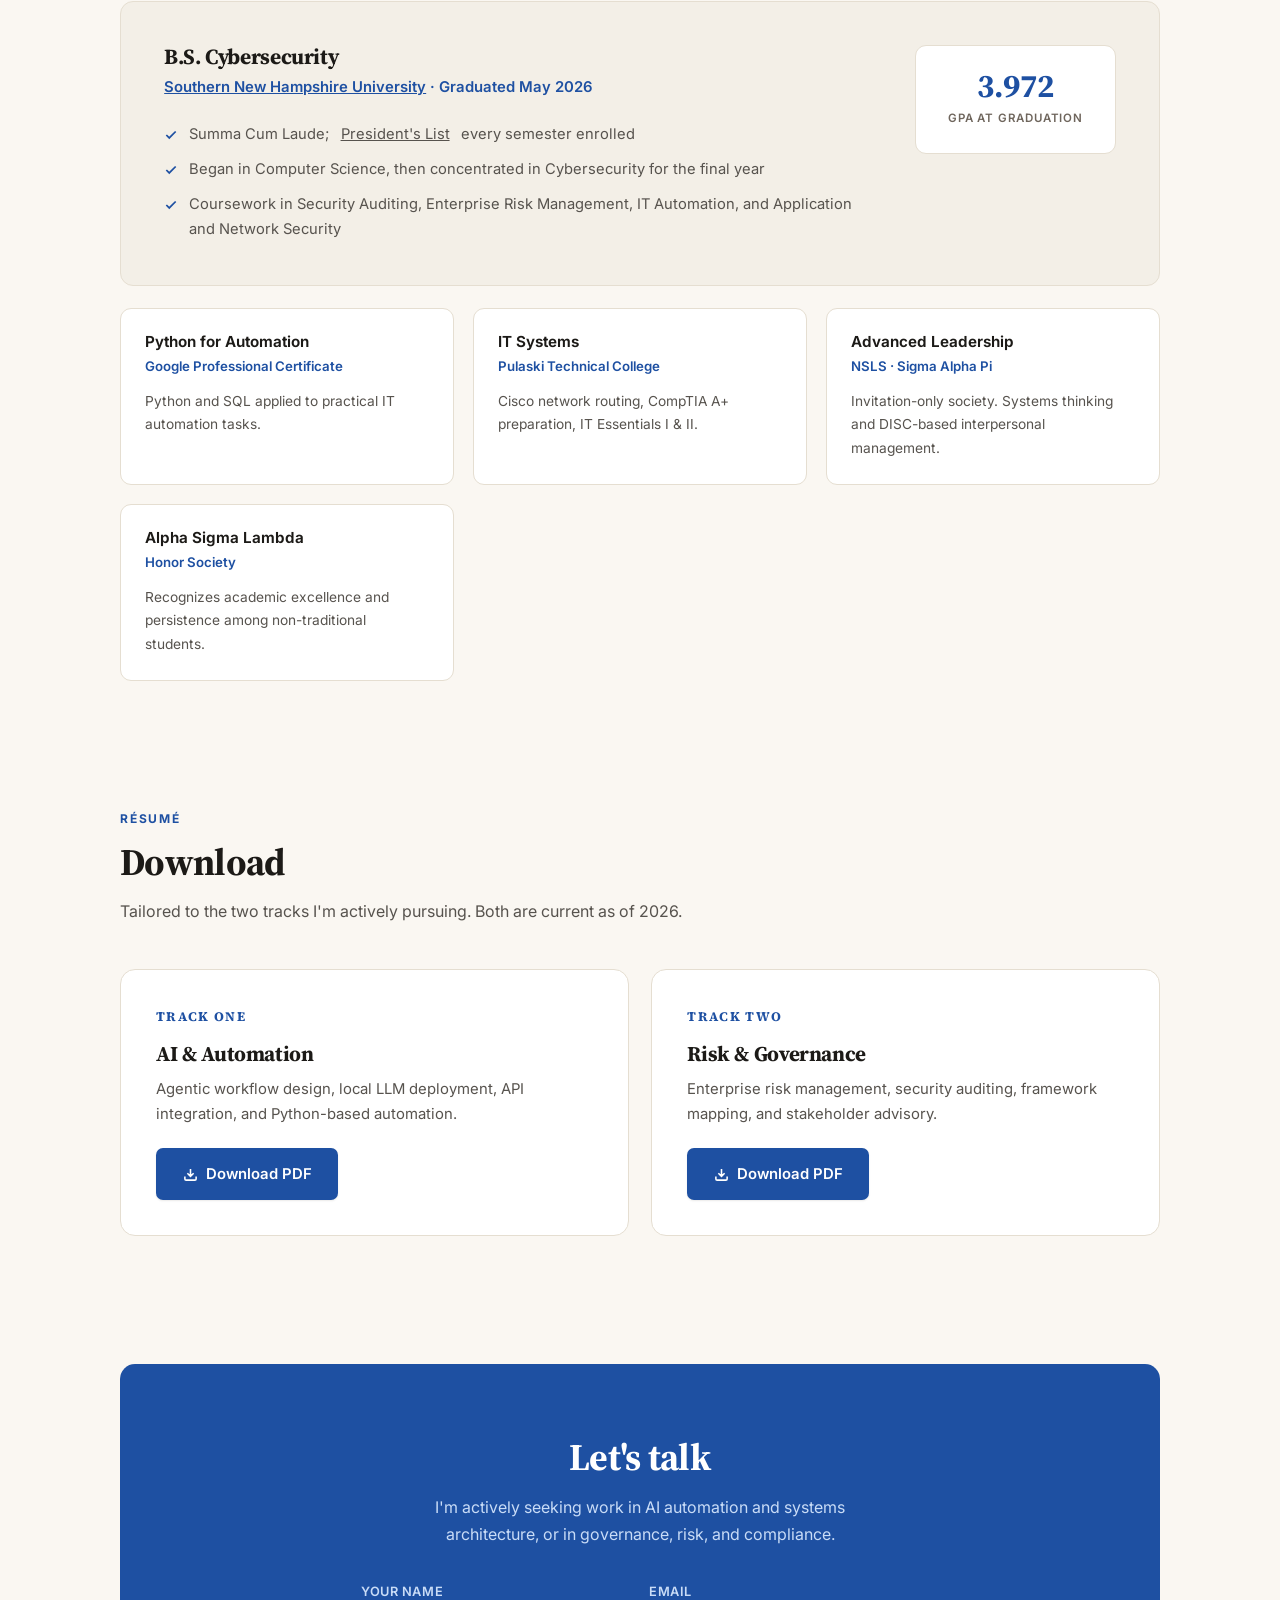
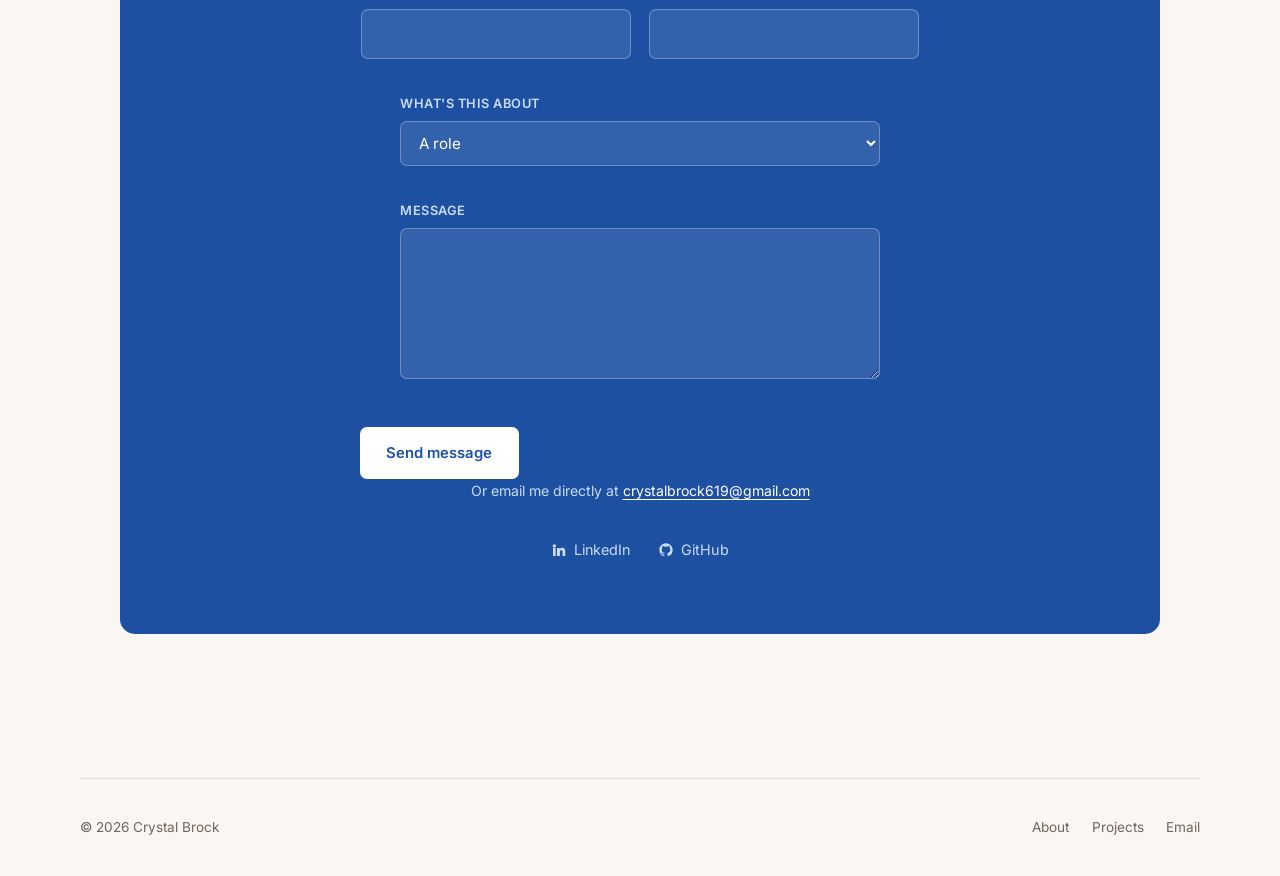
==== commit e237905d: "Even up the two Focus track cards" ====
--- a/index.html
+++ b/index.html
@@ -98,7 +98,7 @@
       <h3>Governance, Risk &amp; Compliance</h3>
       <p>I genuinely enjoy compliance work: mapping controls, assessing maturity, and turning technical findings into something a stakeholder can act on. My degree concentration covered security auditing and enterprise risk management against SOX, NIST, and COBIT.</p>
       <div class="tags">
-        <span class="tag">Risk Analysis</span><span class="tag">SOX / NIST / COBIT</span><span class="tag">Security Auditing</span><span class="tag">Maturity Assessment</span><span class="tag">Stakeholder Advisory</span>
+        <span class="tag">Risk Analysis</span><span class="tag">SOX / NIST / COBIT</span><span class="tag">Security Auditing</span><span class="tag">Maturity Assessment</span><span class="tag">Stakeholder Advisory</span><span class="tag">Control Mapping</span><span class="tag">Compliance Reporting</span>
       </div>
     </article>
   </div>
--- a/style.css
+++ b/style.css
@@ -173,7 +173,10 @@
 /* ==========================================================================
    Section scaffolding
    ========================================================================== */
-.section{padding:clamp(3.5rem,8vw,5.75rem) 0}
+/* Section rhythm. The max was 5.75rem, which put 184px between every section
+   and made roughly a fifth of the page height empty. 4rem reads as a break
+   rather than a void; the section tag and heading carry the separation. */
+.section{padding:clamp(2.75rem,6vw,4rem) 0}
 .section-head{margin-bottom:2.8rem;max-width:64ch}
 .section-tag{
   font-size:.75rem;letter-spacing:.15em;text-transform:uppercase;
